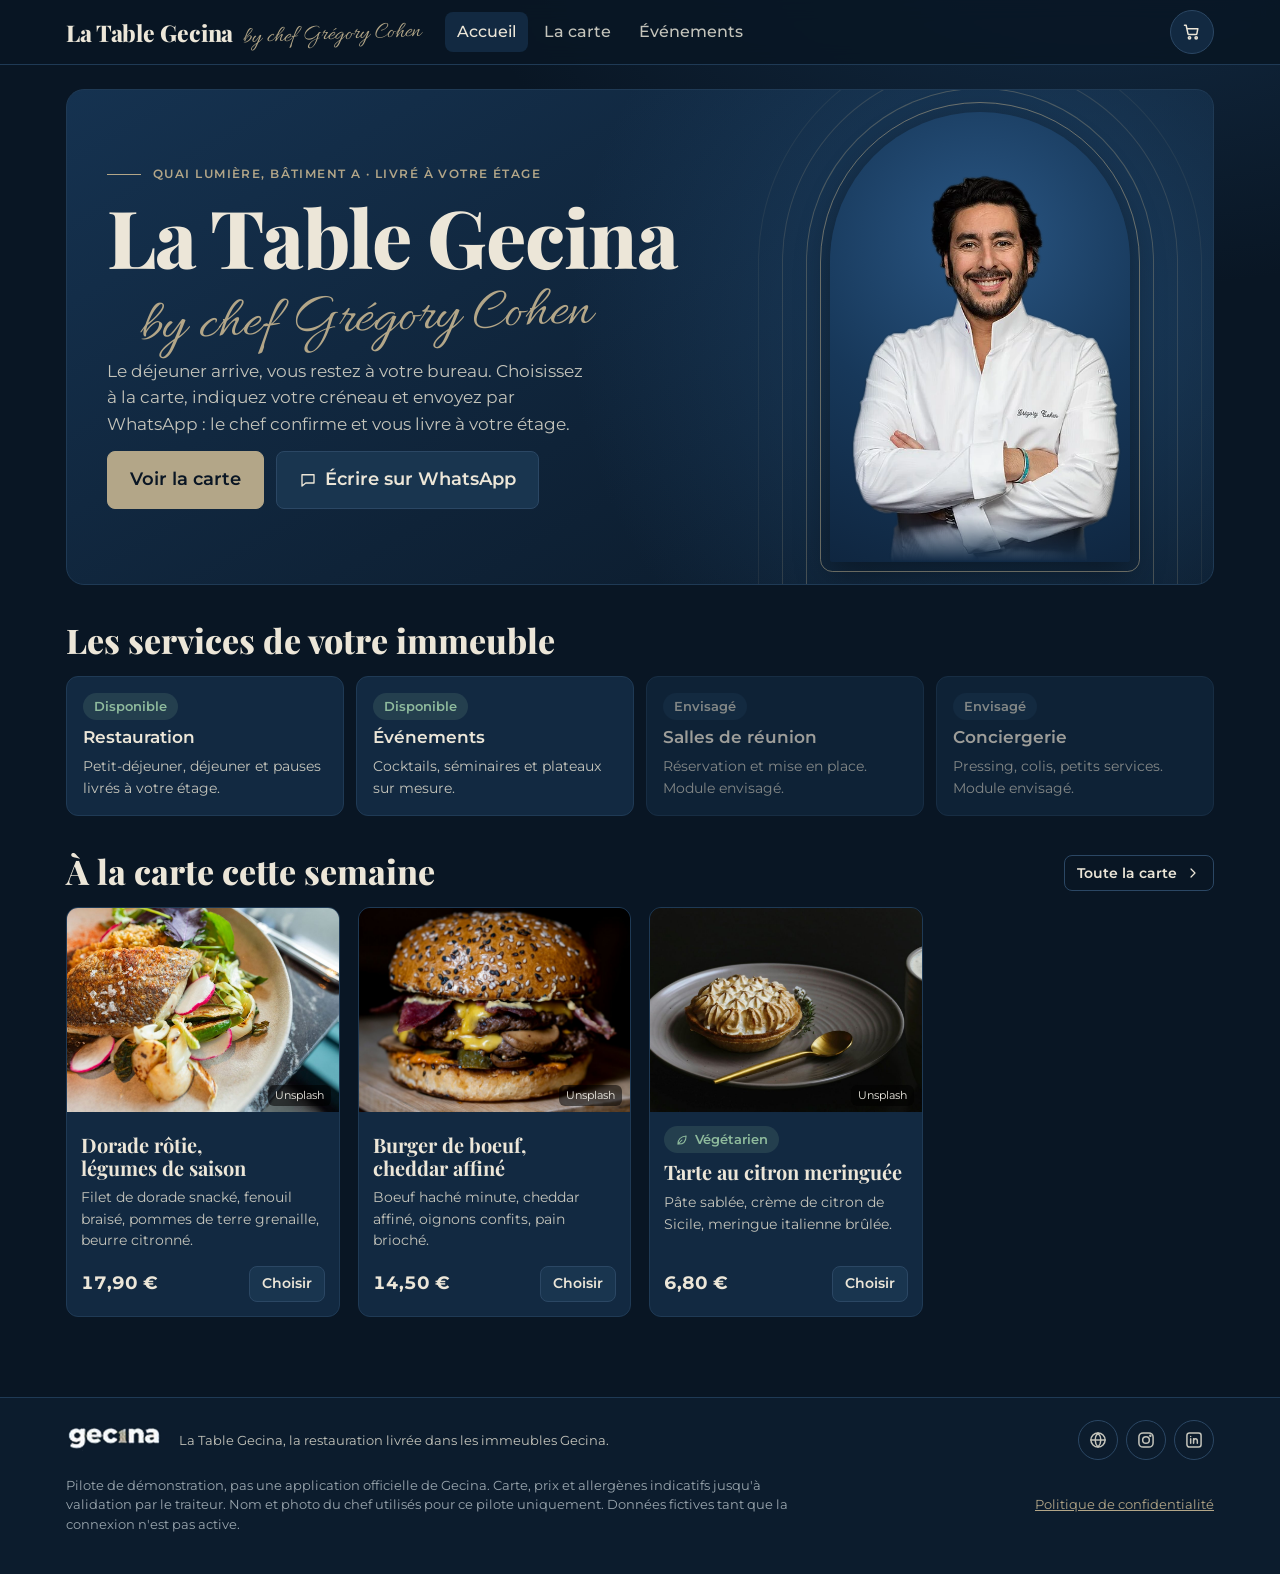
==== carte/index.html @ dedd6eb3 "Ajout de la carte client La Table Gecina (QR codes des immeubles) Co-Authored-By: Claude Sonnet 5.5 " ====
<!doctype html>
<html lang="fr">
<head>
<meta charset="utf-8">
<meta name="viewport" content="width=device-width, initial-scale=1, viewport-fit=cover">
<meta name="claude:viewport-fit-sides" content="cover">
<meta name="description" content="La Table Gecina by chef Grégory Cohen : démonstration de commande et de livraison de restauration dans un immeuble de bureaux.">
<meta name="color-scheme" content="dark">
<title>La Table Gecina by chef Grégory Cohen</title>
  <script type="module" crossorigin>var uM=Object.defineProperty;var MM=(i,l,e)=>l in i?uM(i,l,{enumerable:!0,configurable:!0,writable:!0,value:e}):i[l]=e;var Bi=(i,l,e)=>MM(i,typeof l!="symbol"?l+"":l,e);(function(){const l=document.createElement("link").relList;if(l&&l.supports&&l.supports("modulepreload"))return;for(const o of document.querySelectorAll('link[rel="modulepreload"]'))s(o);new MutationObserver(o=>{for(const t of o)if(t.type==="childList")for(const A of t.addedNodes)A.tagName==="LINK"&&A.rel==="modulepreload"&&s(A)}).observe(document,{childList:!0,subtree:!0});function e(o){const t={};return o.integrity&&(t.integrity=o.integrity),o.referrerPolicy&&(t.referrerPolicy=o.referrerPolicy),o.crossOrigin==="use-credentials"?t.credentials="include":o.crossOrigin==="anonymous"?t.credentials="omit":t.credentials="same-origin",t}function s(o){if(o.ep)return;o.ep=!0;const t=e(o);fetch(o.href,t)}})();function xM(i){return i&&i.__esModule&&Object.prototype.hasOwnProperty.call(i,"default")?i.default:i}var Cn={exports:{}},vo={},jn={exports:{}},P={};/**
 * @license React
 * react.production.min.js
 *
 * Copyright (c) Facebook, Inc. and its affiliates.
 *
 * This source code is licensed under the MIT license found in the
 * LICENSE file in the root directory of this source tree.
 */var Vs=Symbol.for("react.element"),aM=Symbol.for("react.portal"),hM=Symbol.for("react.fragment"),LM=Symbol.for("react.strict_mode"),mM=Symbol.for("react.profiler"),YM=Symbol.for("react.provider"),IM=Symbol.for("react.context"),yM=Symbol.for("react.forward_ref"),RM=Symbol.for("react.suspense"),wM=Symbol.for("react.memo"),UM=Symbol.for("react.lazy"),Oc=Symbol.iterator;function CM(i){return i===null||typeof i!="object"?null:(i=Oc&&i[Oc]||i["@@iterator"],typeof i=="function"?i:null)}var Gn={isMounted:function(){return!1},enqueueForceUpdate:function(){},enqueueReplaceState:function(){},enqueueSetState:function(){}},Zn=Object.assign,Kn={};function Te(i,l,e){this.props=i,this.context=l,this.refs=Kn,this.updater=e||Gn}Te.prototype.isReactComponent={};Te.prototype.setState=function(i,l){if(typeof i!="object"&&typeof i!="function"&&i!=null)throw Error("setState(...): takes an object of state variables to update or a function which returns an object of state variables.");this.updater.enqueueSetState(this,i,l,"setState")};Te.prototype.forceUpdate=function(i){this.updater.enqueueForceUpdate(this,i,"forceUpdate")};function Qn(){}Qn.prototype=Te.prototype;function XA(i,l,e){this.props=i,this.context=l,this.refs=Kn,this.updater=e||Gn}var dA=XA.prototype=new Qn;dA.constructor=XA;Zn(dA,Te.prototype);dA.isPureReactComponent=!0;var kc=Array.isArray,Fn=Object.prototype.hasOwnProperty,HA={current:null},qn={key:!0,ref:!0,__self:!0,__source:!0};function pn(i,l,e){var s,o={},t=null,A=null;if(l!=null)for(s in l.ref!==void 0&&(A=l.ref),l.key!==void 0&&(t=""+l.key),l)Fn.call(l,s)&&!qn.hasOwnProperty(s)&&(o[s]=l[s]);var r=arguments.length-2;if(r===1)o.children=e;else if(1<r){for(var n=Array(r),E=0;E<r;E++)n[E]=arguments[E+2];o.children=n}if(i&&i.defaultProps)for(s in r=i.defaultProps,r)o[s]===void 0&&(o[s]=r[s]);return{$$typeof:Vs,type:i,key:t,ref:A,props:o,_owner:HA.current}}function jM(i,l){return{$$typeof:Vs,type:i.type,key:l,ref:i.ref,props:i.props,_owner:i._owner}}function bA(i){return typeof i=="object"&&i!==null&&i.$$typeof===Vs}function GM(i){var l={"=":"=0",":":"=2"};return"$"+i.replace(/[=:]/g,function(e){return l[e]})}var Pc=/\/+/g;function ht(i,l){return typeof i=="object"&&i!==null&&i.key!=null?GM(""+i.key):l.toString(36)}function no(i,l,e,s,o){var t=typeof i;(t==="undefined"||t==="boolean")&&(i=null);var A=!1;if(i===null)A=!0;else switch(t){case"string":case"number":A=!0;break;case"object":switch(i.$$typeof){case Vs:case aM:A=!0}}if(A)return A=i,o=o(A),i=s===""?"."+ht(A,0):s,kc(o)?(e="",i!=null&&(e=i.replace(Pc,"$&/")+"/"),no(o,l,e,"",function(E){return E})):o!=null&&(bA(o)&&(o=jM(o,e+(!o.key||A&&A.key===o.key?"":(""+o.key).replace(Pc,"$&/")+"/")+i)),l.push(o)),1;if(A=0,s=s===""?".":s+":",kc(i))for(var r=0;r<i.length;r++){t=i[r];var n=s+ht(t,r);A+=no(t,l,e,n,o)}else if(n=CM(i),typeof n=="function")for(i=n.call(i),r=0;!(t=i.next()).done;)t=t.value,n=s+ht(t,r++),A+=no(t,l,e,n,o);else if(t==="object")throw l=String(i),Error("Objects are not valid as a React child (found: "+(l==="[object Object]"?"object with keys {"+Object.keys(i).join(", ")+"}":l)+"). If you meant to render a collection of children, use an array instead.");return A}function Hs(i,l,e){if(i==null)return i;var s=[],o=0;return no(i,s,"","",function(t){return l.call(e,t,o++)}),s}function ZM(i){if(i._status===-1){var l=i._result;l=l(),l.then(function(e){(i._status===0||i._status===-1)&&(i._status=1,i._result=e)},function(e){(i._status===0||i._status===-1)&&(i._status=2,i._result=e)}),i._status===-1&&(i._status=0,i._result=l)}if(i._status===1)return i._result.default;throw i._result}var Di={current:null},Eo={transition:null},KM={ReactCurrentDispatcher:Di,ReactCurrentBatchConfig:Eo,ReactCurrentOwner:HA};function Wn(){throw Error("act(...) is not supported in production builds of React.")}P.Children={map:Hs,forEach:function(i,l,e){Hs(i,function(){l.apply(this,arguments)},e)},count:function(i){var l=0;return Hs(i,function(){l++}),l},toArray:function(i){return Hs(i,function(l){return l})||[]},only:function(i){if(!bA(i))throw Error("React.Children.only expected to receive a single React element child.");return i}};P.Component=Te;P.Fragment=hM;P.Profiler=mM;P.PureComponent=XA;P.StrictMode=LM;P.Suspense=RM;P.__SECRET_INTERNALS_DO_NOT_USE_OR_YOU_WILL_BE_FIRED=KM;P.act=Wn;P.cloneElement=function(i,l,e){if(i==null)throw Error("React.cloneElement(...): The argument must be a React element, but you passed "+i+".");var s=Zn({},i.props),o=i.key,t=i.ref,A=i._owner;if(l!=null){if(l.ref!==void 0&&(t=l.ref,A=HA.current),l.key!==void 0&&(o=""+l.key),i.type&&i.type.defaultProps)var r=i.type.defaultProps;for(n in l)Fn.call(l,n)&&!qn.hasOwnProperty(n)&&(s[n]=l[n]===void 0&&r!==void 0?r[n]:l[n])}var n=arguments.length-2;if(n===1)s.children=e;else if(1<n){r=Array(n);for(var E=0;E<n;E++)r[E]=arguments[E+2];s.children=r}return{$$typeof:Vs,type:i.type,key:o,ref:t,props:s,_owner:A}};P.createContext=function(i){return i={$$typeof:IM,_currentValue:i,_currentValue2:i,_threadCount:0,Provider:null,Consumer:null,_defaultValue:null,_globalName:null},i.Provider={$$typeof:YM,_context:i},i.Consumer=i};P.createElement=pn;P.createFactory=function(i){var l=pn.bind(null,i);return l.type=i,l};P.createRef=function(){return{current:null}};P.forwardRef=function(i){return{$$typeof:yM,render:i}};P.isValidElement=bA;P.lazy=function(i){return{$$typeof:UM,_payload:{_status:-1,_result:i},_init:ZM}};P.memo=function(i,l){return{$$typeof:wM,type:i,compare:l===void 0?null:l}};P.startTransition=function(i){var l=Eo.transition;Eo.transition={};try{i()}finally{Eo.transition=l}};P.unstable_act=Wn;P.useCallback=function(i,l){return Di.current.useCallback(i,l)};P.useContext=function(i){return Di.current.useContext(i)};P.useDebugValue=function(){};P.useDeferredValue=function(i){return Di.current.useDeferredValue(i)};P.useEffect=function(i,l){return Di.current.useEffect(i,l)};P.useId=function(){return Di.current.useId()};P.useImperativeHandle=function(i,l,e){return Di.current.useImperativeHandle(i,l,e)};P.useInsertionEffect=function(i,l){return Di.current.useInsertionEffect(i,l)};P.useLayoutEffect=function(i,l){return Di.current.useLayoutEffect(i,l)};P.useMemo=function(i,l){return Di.current.useMemo(i,l)};P.useReducer=function(i,l,e){return Di.current.useReducer(i,l,e)};P.useRef=function(i){return Di.current.useRef(i)};P.useState=function(i){return Di.current.useState(i)};P.useSyncExternalStore=function(i,l,e){return Di.current.useSyncExternalStore(i,l,e)};P.useTransition=function(){return Di.current.useTransition()};P.version="18.3.1";jn.exports=P;var f=jn.exports;/**
 * @license React
 * react-jsx-runtime.production.min.js
 *
 * Copyright (c) Facebook, Inc. and its affiliates.
 *
 * This source code is licensed under the MIT license found in the
 * LICENSE file in the root directory of this source tree.
 */var QM=f,FM=Symbol.for("react.element"),qM=Symbol.for("react.fragment"),pM=Object.prototype.hasOwnProperty,WM=QM.__SECRET_INTERNALS_DO_NOT_USE_OR_YOU_WILL_BE_FIRED.ReactCurrentOwner,gM={key:!0,ref:!0,__self:!0,__source:!0};function gn(i,l,e){var s,o={},t=null,A=null;e!==void 0&&(t=""+e),l.key!==void 0&&(t=""+l.key),l.ref!==void 0&&(A=l.ref);for(s in l)pM.call(l,s)&&!gM.hasOwnProperty(s)&&(o[s]=l[s]);if(i&&i.defaultProps)for(s in l=i.defaultProps,l)o[s]===void 0&&(o[s]=l[s]);return{$$typeof:FM,type:i,key:t,ref:A,props:o,_owner:WM.current}}vo.Fragment=qM;vo.jsx=gn;vo.jsxs=gn;Cn.exports=vo;var c=Cn.exports,Dn={exports:{}},_i={},Sn={exports:{}},Vn={};/**
 * @license React
 * scheduler.production.min.js
 *
 * Copyright (c) Facebook, Inc. and its affiliates.
 *
 * This source code is licensed under the MIT license found in the
 * LICENSE file in the root directory of this source tree.
 */(function(i){function l(q,z){var H=q.length;q.push(z);i:for(;0<H;){var _=H-1>>>1,ii=q[_];if(0<o(ii,z))q[_]=z,q[H]=ii,H=_;else break i}}function e(q){return q.length===0?null:q[0]}function s(q){if(q.length===0)return null;var z=q[0],H=q.pop();if(H!==z){q[0]=H;i:for(var _=0,ii=q.length,Vi=ii>>>1;_<Vi;){var Ni=2*(_+1)-1,ke=q[Ni],Ji=Ni+1,me=q[Ji];if(0>o(ke,H))Ji<ii&&0>o(me,ke)?(q[_]=me,q[Ji]=H,_=Ji):(q[_]=ke,q[Ni]=H,_=Ni);else if(Ji<ii&&0>o(me,H))q[_]=me,q[Ji]=H,_=Ji;else break i}}return z}function o(q,z){var H=q.sortIndex-z.sortIndex;return H!==0?H:q.id-z.id}if(typeof performance=="object"&&typeof performance.now=="function"){var t=performance;i.unstable_now=function(){return t.now()}}else{var A=Date,r=A.now();i.unstable_now=function(){return A.now()-r}}var n=[],E=[],M=1,m=null,x=3,G=!1,y=!1,h=!1,B=typeof setTimeout=="function"?setTimeout:null,a=typeof clearTimeout=="function"?clearTimeout:null,u=typeof setImmediate<"u"?setImmediate:null;typeof navigator<"u"&&navigator.scheduling!==void 0&&navigator.scheduling.isInputPending!==void 0&&navigator.scheduling.isInputPending.bind(navigator.scheduling);function L(q){for(var z=e(E);z!==null;){if(z.callback===null)s(E);else if(z.startTime<=q)s(E),z.sortIndex=z.expirationTime,l(n,z);else break;z=e(E)}}function C(q){if(h=!1,L(q),!y)if(e(n)!==null)y=!0,O(U);else{var z=e(E);z!==null&&F(C,z.startTime-q)}}function U(q,z){y=!1,h&&(h=!1,a(w),w=-1),G=!0;var H=x;try{for(L(z),m=e(n);m!==null&&(!(m.expirationTime>z)||q&&!R());){var _=m.callback;if(typeof _=="function"){m.callback=null,x=m.priorityLevel;var ii=_(m.expirationTime<=z);z=i.unstable_now(),typeof ii=="function"?m.callback=ii:m===e(n)&&s(n),L(z)}else s(n);m=e(n)}if(m!==null)var Vi=!0;else{var Ni=e(E);Ni!==null&&F(C,Ni.startTime-z),Vi=!1}return Vi}finally{m=null,x=H,G=!1}}var Z=!1,I=null,w=-1,j=5,Q=-1;function R(){return!(i.unstable_now()-Q<j)}function Y(){if(I!==null){var q=i.unstable_now();Q=q;var z=!0;try{z=I(!0,q)}finally{z?J():(Z=!1,I=null)}}else Z=!1}var J;if(typeof u=="function")J=function(){u(Y)};else if(typeof MessageChannel<"u"){var D=new MessageChannel,V=D.port2;D.port1.onmessage=Y,J=function(){V.postMessage(null)}}else J=function(){B(Y,0)};function O(q){I=q,Z||(Z=!0,J())}function F(q,z){w=B(function(){q(i.unstable_now())},z)}i.unstable_IdlePriority=5,i.unstable_ImmediatePriority=1,i.unstable_LowPriority=4,i.unstable_NormalPriority=3,i.unstable_Profiling=null,i.unstable_UserBlockingPriority=2,i.unstable_cancelCallback=function(q){q.callback=null},i.unstable_continueExecution=function(){y||G||(y=!0,O(U))},i.unstable_forceFrameRate=function(q){0>q||125<q?console.error("forceFrameRate takes a positive int between 0 and 125, forcing frame rates higher than 125 fps is not supported"):j=0<q?Math.floor(1e3/q):5},i.unstable_getCurrentPriorityLevel=function(){return x},i.unstable_getFirstCallbackNode=function(){return e(n)},i.unstable_next=function(q){switch(x){case 1:case 2:case 3:var z=3;break;default:z=x}var H=x;x=z;try{return q()}finally{x=H}},i.unstable_pauseExecution=function(){},i.unstable_requestPaint=function(){},i.unstable_runWithPriority=function(q,z){switch(q){case 1:case 2:case 3:case 4:case 5:break;default:q=3}var H=x;x=q;try{return z()}finally{x=H}},i.unstable_scheduleCallback=function(q,z,H){var _=i.unstable_now();switch(typeof H=="object"&&H!==null?(H=H.delay,H=typeof H=="number"&&0<H?_+H:_):H=_,q){case 1:var ii=-1;break;case 2:ii=250;break;case 5:ii=1073741823;break;case 4:ii=1e4;break;default:ii=5e3}return ii=H+ii,q={id:M++,callback:z,priorityLevel:q,startTime:H,expirationTime:ii,sortIndex:-1},H>_?(q.sortIndex=H,l(E,q),e(n)===null&&q===e(E)&&(h?(a(w),w=-1):h=!0,F(C,H-_))):(q.sortIndex=ii,l(n,q),y||G||(y=!0,O(U))),q},i.unstable_shouldYield=R,i.unstable_wrapCallback=function(q){var z=x;return function(){var H=x;x=z;try{return q.apply(this,arguments)}finally{x=H}}}})(Vn);Sn.exports=Vn;var DM=Sn.exports;/**
 * @license React
 * react-dom.production.min.js
 *
 * Copyright (c) Facebook, Inc. and its affiliates.
 *
 * This source code is licensed under the MIT license found in the
 * LICENSE file in the root directory of this source tree.
 */var SM=f,vi=DM;function N(i){for(var l="https://reactjs.org/docs/error-decoder.html?invariant="+i,e=1;e<arguments.length;e++)l+="&args[]="+encodeURIComponent(arguments[e]);return"Minified React error #"+i+"; visit "+l+" for the full message or use the non-minified dev environment for full errors and additional helpful warnings."}var Nn=new Set,Is={};function he(i,l){Ne(i,l),Ne(i+"Capture",l)}function Ne(i,l){for(Is[i]=l,i=0;i<l.length;i++)Nn.add(l[i])}var Fl=!(typeof window>"u"||typeof window.document>"u"||typeof window.document.createElement>"u"),ft=Object.prototype.hasOwnProperty,VM=/^[:A-Z_a-z\u00C0-\u00D6\u00D8-\u00F6\u00F8-\u02FF\u0370-\u037D\u037F-\u1FFF\u200C-\u200D\u2070-\u218F\u2C00-\u2FEF\u3001-\uD7FF\uF900-\uFDCF\uFDF0-\uFFFD][:A-Z_a-z\u00C0-\u00D6\u00D8-\u00F6\u00F8-\u02FF\u0370-\u037D\u037F-\u1FFF\u200C-\u200D\u2070-\u218F\u2C00-\u2FEF\u3001-\uD7FF\uF900-\uFDCF\uFDF0-\uFFFD\-.0-9\u00B7\u0300-\u036F\u203F-\u2040]*$/,vc={},_c={};function NM(i){return ft.call(_c,i)?!0:ft.call(vc,i)?!1:VM.test(i)?_c[i]=!0:(vc[i]=!0,!1)}function JM(i,l,e,s){if(e!==null&&e.type===0)return!1;switch(typeof l){case"function":case"symbol":return!0;case"boolean":return s?!1:e!==null?!e.acceptsBooleans:(i=i.toLowerCase().slice(0,5),i!=="data-"&&i!=="aria-");default:return!1}}function BM(i,l,e,s){if(l===null||typeof l>"u"||JM(i,l,e,s))return!0;if(s)return!1;if(e!==null)switch(e.type){case 3:return!l;case 4:return l===!1;case 5:return isNaN(l);case 6:return isNaN(l)||1>l}return!1}function Si(i,l,e,s,o,t,A){this.acceptsBooleans=l===2||l===3||l===4,this.attributeName=s,this.attributeNamespace=o,this.mustUseProperty=e,this.propertyName=i,this.type=l,this.sanitizeURL=t,this.removeEmptyString=A}var ji={};"children dangerouslySetInnerHTML defaultValue defaultChecked innerHTML suppressContentEditableWarning suppressHydrationWarning style".split(" ").forEach(function(i){ji[i]=new Si(i,0,!1,i,null,!1,!1)});[["acceptCharset","accept-charset"],["className","class"],["htmlFor","for"],["httpEquiv","http-equiv"]].forEach(function(i){var l=i[0];ji[l]=new Si(l,1,!1,i[1],null,!1,!1)});["contentEditable","draggable","spellCheck","value"].forEach(function(i){ji[i]=new Si(i,2,!1,i.toLowerCase(),null,!1,!1)});["autoReverse","externalResourcesRequired","focusable","preserveAlpha"].forEach(function(i){ji[i]=new Si(i,2,!1,i,null,!1,!1)});"allowFullScreen async autoFocus autoPlay controls default defer disabled disablePictureInPicture disableRemotePlayback formNoValidate hidden loop noModule noValidate open playsInline readOnly required reversed scoped seamless itemScope".split(" ").forEach(function(i){ji[i]=new Si(i,3,!1,i.toLowerCase(),null,!1,!1)});["checked","multiple","muted","selected"].forEach(function(i){ji[i]=new Si(i,3,!0,i,null,!1,!1)});["capture","download"].forEach(function(i){ji[i]=new Si(i,4,!1,i,null,!1,!1)});["cols","rows","size","span"].forEach(function(i){ji[i]=new Si(i,6,!1,i,null,!1,!1)});["rowSpan","start"].forEach(function(i){ji[i]=new Si(i,5,!1,i.toLowerCase(),null,!1,!1)});var TA=/[\-:]([a-z])/g;function fA(i){return i[1].toUpperCase()}"accent-height alignment-baseline arabic-form baseline-shift cap-height clip-path clip-rule color-interpolation color-interpolation-filters color-profile color-rendering dominant-baseline enable-background fill-opacity fill-rule flood-color flood-opacity font-family font-size font-size-adjust font-stretch font-style font-variant font-weight glyph-name glyph-orientation-horizontal glyph-orientation-vertical horiz-adv-x horiz-origin-x image-rendering letter-spacing lighting-color marker-end marker-mid marker-start overline-position overline-thickness paint-order panose-1 pointer-events rendering-intent shape-rendering stop-color stop-opacity strikethrough-position strikethrough-thickness stroke-dasharray stroke-dashoffset stroke-linecap stroke-linejoin stroke-miterlimit stroke-opacity stroke-width text-anchor text-decoration text-rendering underline-position underline-thickness unicode-bidi unicode-range units-per-em v-alphabetic v-hanging v-ideographic v-mathematical vector-effect vert-adv-y vert-origin-x vert-origin-y word-spacing writing-mode xmlns:xlink x-height".split(" ").forEach(function(i){var l=i.replace(TA,fA);ji[l]=new Si(l,1,!1,i,null,!1,!1)});"xlink:actuate xlink:arcrole xlink:role xlink:show xlink:title xlink:type".split(" ").forEach(function(i){var l=i.replace(TA,fA);ji[l]=new Si(l,1,!1,i,"http://www.w3.org/1999/xlink",!1,!1)});["xml:base","xml:lang","xml:space"].forEach(function(i){var l=i.replace(TA,fA);ji[l]=new Si(l,1,!1,i,"http://www.w3.org/XML/1998/namespace",!1,!1)});["tabIndex","crossOrigin"].forEach(function(i){ji[i]=new Si(i,1,!1,i.toLowerCase(),null,!1,!1)});ji.xlinkHref=new Si("xlinkHref",1,!1,"xlink:href","http://www.w3.org/1999/xlink",!0,!1);["src","href","action","formAction"].forEach(function(i){ji[i]=new Si(i,1,!1,i.toLowerCase(),null,!0,!0)});function OA(i,l,e,s){var o=ji.hasOwnProperty(l)?ji[l]:null;(o!==null?o.type!==0:s||!(2<l.length)||l[0]!=="o"&&l[0]!=="O"||l[1]!=="n"&&l[1]!=="N")&&(BM(l,e,o,s)&&(e=null),s||o===null?NM(l)&&(e===null?i.removeAttribute(l):i.setAttribute(l,""+e)):o.mustUseProperty?i[o.propertyName]=e===null?o.type===3?!1:"":e:(l=o.attributeName,s=o.attributeNamespace,e===null?i.removeAttribute(l):(o=o.type,e=o===3||o===4&&e===!0?"":""+e,s?i.setAttributeNS(s,l,e):i.setAttribute(l,e))))}var gl=SM.__SECRET_INTERNALS_DO_NOT_USE_OR_YOU_WILL_BE_FIRED,bs=Symbol.for("react.element"),Ie=Symbol.for("react.portal"),ye=Symbol.for("react.fragment"),kA=Symbol.for("react.strict_mode"),Ot=Symbol.for("react.profiler"),Jn=Symbol.for("react.provider"),Bn=Symbol.for("react.context"),PA=Symbol.for("react.forward_ref"),kt=Symbol.for("react.suspense"),Pt=Symbol.for("react.suspense_list"),vA=Symbol.for("react.memo"),Sl=Symbol.for("react.lazy"),zn=Symbol.for("react.offscreen"),$c=Symbol.iterator;function Pe(i){return i===null||typeof i!="object"?null:(i=$c&&i[$c]||i["@@iterator"],typeof i=="function"?i:null)}var ui=Object.assign,Lt;function os(i){if(Lt===void 0)try{throw Error()}catch(e){var l=e.stack.trim().match(/\n( *(at )?)/);Lt=l&&l[1]||""}return`
`+Lt+i}var mt=!1;function Yt(i,l){if(!i||mt)return"";mt=!0;var e=Error.prepareStackTrace;Error.prepareStackTrace=void 0;try{if(l)if(l=function(){throw Error()},Object.defineProperty(l.prototype,"props",{set:function(){throw Error()}}),typeof Reflect=="object"&&Reflect.construct){try{Reflect.construct(l,[])}catch(E){var s=E}Reflect.construct(i,[],l)}else{try{l.call()}catch(E){s=E}i.call(l.prototype)}else{try{throw Error()}catch(E){s=E}i()}}catch(E){if(E&&s&&typeof E.stack=="string"){for(var o=E.stack.split(`
`),t=s.stack.split(`
`),A=o.length-1,r=t.length-1;1<=A&&0<=r&&o[A]!==t[r];)r--;for(;1<=A&&0<=r;A--,r--)if(o[A]!==t[r]){if(A!==1||r!==1)do if(A--,r--,0>r||o[A]!==t[r]){var n=`
`+o[A].replace(" at new "," at ");return i.displayName&&n.includes("<anonymous>")&&(n=n.replace("<anonymous>",i.displayName)),n}while(1<=A&&0<=r);break}}}finally{mt=!1,Error.prepareStackTrace=e}return(i=i?i.displayName||i.name:"")?os(i):""}function zM(i){switch(i.tag){case 5:return os(i.type);case 16:return os("Lazy");case 13:return os("Suspense");case 19:return os("SuspenseList");case 0:case 2:case 15:return i=Yt(i.type,!1),i;case 11:return i=Yt(i.type.render,!1),i;case 1:return i=Yt(i.type,!0),i;default:return""}}function vt(i){if(i==null)return null;if(typeof i=="function")return i.displayName||i.name||null;if(typeof i=="string")return i;switch(i){case ye:return"Fragment";case Ie:return"Portal";case Ot:return"Profiler";case kA:return"StrictMode";case kt:return"Suspense";case Pt:return"SuspenseList"}if(typeof i=="object")switch(i.$$typeof){case Bn:return(i.displayName||"Context")+".Consumer";case Jn:return(i._context.displayName||"Context")+".Provider";case PA:var l=i.render;return i=i.displayName,i||(i=l.displayName||l.name||"",i=i!==""?"ForwardRef("+i+")":"ForwardRef"),i;case vA:return l=i.displayName||null,l!==null?l:vt(i.type)||"Memo";case Sl:l=i._payload,i=i._init;try{return vt(i(l))}catch{}}return null}function XM(i){var l=i.type;switch(i.tag){case 24:return"Cache";case 9:return(l.displayName||"Context")+".Consumer";case 10:return(l._context.displayName||"Context")+".Provider";case 18:return"DehydratedFragment";case 11:return i=l.render,i=i.displayName||i.name||"",l.displayName||(i!==""?"ForwardRef("+i+")":"ForwardRef");case 7:return"Fragment";case 5:return l;case 4:return"Portal";case 3:return"Root";case 6:return"Text";case 16:return vt(l);case 8:return l===kA?"StrictMode":"Mode";case 22:return"Offscreen";case 12:return"Profiler";case 21:return"Scope";case 13:return"Suspense";case 19:return"SuspenseList";case 25:return"TracingMarker";case 1:case 0:case 17:case 2:case 14:case 15:if(typeof l=="function")return l.displayName||l.name||null;if(typeof l=="string")return l}return null}function Pl(i){switch(typeof i){case"boolean":case"number":case"string":case"undefined":return i;case"object":return i;default:return""}}function Xn(i){var l=i.type;return(i=i.nodeName)&&i.toLowerCase()==="input"&&(l==="checkbox"||l==="radio")}function dM(i){var l=Xn(i)?"checked":"value",e=Object.getOwnPropertyDescriptor(i.constructor.prototype,l),s=""+i[l];if(!i.hasOwnProperty(l)&&typeof e<"u"&&typeof e.get=="function"&&typeof e.set=="function"){var o=e.get,t=e.set;return Object.defineProperty(i,l,{configurable:!0,get:function(){return o.call(this)},set:function(A){s=""+A,t.call(this,A)}}),Object.defineProperty(i,l,{enumerable:e.enumerable}),{getValue:function(){return s},setValue:function(A){s=""+A},stopTracking:function(){i._valueTracker=null,delete i[l]}}}}function Ts(i){i._valueTracker||(i._valueTracker=dM(i))}function dn(i){if(!i)return!1;var l=i._valueTracker;if(!l)return!0;var e=l.getValue(),s="";return i&&(s=Xn(i)?i.checked?"true":"false":i.value),i=s,i!==e?(l.setValue(i),!0):!1}function Uo(i){if(i=i||(typeof document<"u"?document:void 0),typeof i>"u")return null;try{return i.activeElement||i.body}catch{return i.body}}function _t(i,l){var e=l.checked;return ui({},l,{defaultChecked:void 0,defaultValue:void 0,value:void 0,checked:e??i._wrapperState.initialChecked})}function ir(i,l){var e=l.defaultValue==null?"":l.defaultValue,s=l.checked!=null?l.checked:l.defaultChecked;e=Pl(l.value!=null?l.value:e),i._wrapperState={initialChecked:s,initialValue:e,controlled:l.type==="checkbox"||l.type==="radio"?l.checked!=null:l.value!=null}}function Hn(i,l){l=l.checked,l!=null&&OA(i,"checked",l,!1)}function $t(i,l){Hn(i,l);var e=Pl(l.value),s=l.type;if(e!=null)s==="number"?(e===0&&i.value===""||i.value!=e)&&(i.value=""+e):i.value!==""+e&&(i.value=""+e);else if(s==="submit"||s==="reset"){i.removeAttribute("value");return}l.hasOwnProperty("value")?iA(i,l.type,e):l.hasOwnProperty("defaultValue")&&iA(i,l.type,Pl(l.defaultValue)),l.checked==null&&l.defaultChecked!=null&&(i.defaultChecked=!!l.defaultChecked)}function lr(i,l,e){if(l.hasOwnProperty("value")||l.hasOwnProperty("defaultValue")){var s=l.type;if(!(s!=="submit"&&s!=="reset"||l.value!==void 0&&l.value!==null))return;l=""+i._wrapperState.initialValue,e||l===i.value||(i.value=l),i.defaultValue=l}e=i.name,e!==""&&(i.name=""),i.defaultChecked=!!i._wrapperState.initialChecked,e!==""&&(i.name=e)}function iA(i,l,e){(l!=="number"||Uo(i.ownerDocument)!==i)&&(e==null?i.defaultValue=""+i._wrapperState.initialValue:i.defaultValue!==""+e&&(i.defaultValue=""+e))}var ts=Array.isArray;function pe(i,l,e,s){if(i=i.options,l){l={};for(var o=0;o<e.length;o++)l["$"+e[o]]=!0;for(e=0;e<i.length;e++)o=l.hasOwnProperty("$"+i[e].value),i[e].selected!==o&&(i[e].selected=o),o&&s&&(i[e].defaultSelected=!0)}else{for(e=""+Pl(e),l=null,o=0;o<i.length;o++){if(i[o].value===e){i[o].selected=!0,s&&(i[o].defaultSelected=!0);return}l!==null||i[o].disabled||(l=i[o])}l!==null&&(l.selected=!0)}}function lA(i,l){if(l.dangerouslySetInnerHTML!=null)throw Error(N(91));return ui({},l,{value:void 0,defaultValue:void 0,children:""+i._wrapperState.initialValue})}function er(i,l){var e=l.value;if(e==null){if(e=l.children,l=l.defaultValue,e!=null){if(l!=null)throw Error(N(92));if(ts(e)){if(1<e.length)throw Error(N(93));e=e[0]}l=e}l==null&&(l=""),e=l}i._wrapperState={initialValue:Pl(e)}}function bn(i,l){var e=Pl(l.value),s=Pl(l.defaultValue);e!=null&&(e=""+e,e!==i.value&&(i.value=e),l.defaultValue==null&&i.defaultValue!==e&&(i.defaultValue=e)),s!=null&&(i.defaultValue=""+s)}function sr(i){var l=i.textContent;l===i._wrapperState.initialValue&&l!==""&&l!==null&&(i.value=l)}function Tn(i){switch(i){case"svg":return"http://www.w3.org/2000/svg";case"math":return"http://www.w3.org/1998/Math/MathML";default:return"http://www.w3.org/1999/xhtml"}}function eA(i,l){return i==null||i==="http://www.w3.org/1999/xhtml"?Tn(l):i==="http://www.w3.org/2000/svg"&&l==="foreignObject"?"http://www.w3.org/1999/xhtml":i}var fs,fn=function(i){return typeof MSApp<"u"&&MSApp.execUnsafeLocalFunction?function(l,e,s,o){MSApp.execUnsafeLocalFunction(function(){return i(l,e,s,o)})}:i}(function(i,l){if(i.namespaceURI!=="http://www.w3.org/2000/svg"||"innerHTML"in i)i.innerHTML=l;else{for(fs=fs||document.createElement("div"),fs.innerHTML="<svg>"+l.valueOf().toString()+"</svg>",l=fs.firstChild;i.firstChild;)i.removeChild(i.firstChild);for(;l.firstChild;)i.appendChild(l.firstChild)}});function ys(i,l){if(l){var e=i.firstChild;if(e&&e===i.lastChild&&e.nodeType===3){e.nodeValue=l;return}}i.textContent=l}var ns={animationIterationCount:!0,aspectRatio:!0,borderImageOutset:!0,borderImageSlice:!0,borderImageWidth:!0,boxFlex:!0,boxFlexGroup:!0,boxOrdinalGroup:!0,columnCount:!0,columns:!0,flex:!0,flexGrow:!0,flexPositive:!0,flexShrink:!0,flexNegative:!0,flexOrder:!0,gridArea:!0,gridRow:!0,gridRowEnd:!0,gridRowSpan:!0,gridRowStart:!0,gridColumn:!0,gridColumnEnd:!0,gridColumnSpan:!0,gridColumnStart:!0,fontWeight:!0,lineClamp:!0,lineHeight:!0,opacity:!0,order:!0,orphans:!0,tabSize:!0,widows:!0,zIndex:!0,zoom:!0,fillOpacity:!0,floodOpacity:!0,stopOpacity:!0,strokeDasharray:!0,strokeDashoffset:!0,strokeMiterlimit:!0,strokeOpacity:!0,strokeWidth:!0},HM=["Webkit","ms","Moz","O"];Object.keys(ns).forEach(function(i){HM.forEach(function(l){l=l+i.charAt(0).toUpperCase()+i.substring(1),ns[l]=ns[i]})});function On(i,l,e){return l==null||typeof l=="boolean"||l===""?"":e||typeof l!="number"||l===0||ns.hasOwnProperty(i)&&ns[i]?(""+l).trim():l+"px"}function kn(i,l){i=i.style;for(var e in l)if(l.hasOwnProperty(e)){var s=e.indexOf("--")===0,o=On(e,l[e],s);e==="float"&&(e="cssFloat"),s?i.setProperty(e,o):i[e]=o}}var bM=ui({menuitem:!0},{area:!0,base:!0,br:!0,col:!0,embed:!0,hr:!0,img:!0,input:!0,keygen:!0,link:!0,meta:!0,param:!0,source:!0,track:!0,wbr:!0});function sA(i,l){if(l){if(bM[i]&&(l.children!=null||l.dangerouslySetInnerHTML!=null))throw Error(N(137,i));if(l.dangerouslySetInnerHTML!=null){if(l.children!=null)throw Error(N(60));if(typeof l.dangerouslySetInnerHTML!="object"||!("__html"in l.dangerouslySetInnerHTML))throw Error(N(61))}if(l.style!=null&&typeof l.style!="object")throw Error(N(62))}}function oA(i,l){if(i.indexOf("-")===-1)return typeof l.is=="string";switch(i){case"annotation-xml":case"color-profile":case"font-face":case"font-face-src":case"font-face-uri":case"font-face-format":case"font-face-name":case"missing-glyph":return!1;default:return!0}}var tA=null;function _A(i){return i=i.target||i.srcElement||window,i.correspondingUseElement&&(i=i.correspondingUseElement),i.nodeType===3?i.parentNode:i}var AA=null,We=null,ge=null;function or(i){if(i=Bs(i)){if(typeof AA!="function")throw Error(N(280));var l=i.stateNode;l&&(l=et(l),AA(i.stateNode,i.type,l))}}function Pn(i){We?ge?ge.push(i):ge=[i]:We=i}function vn(){if(We){var i=We,l=ge;if(ge=We=null,or(i),l)for(i=0;i<l.length;i++)or(l[i])}}function _n(i,l){return i(l)}function $n(){}var It=!1;function iE(i,l,e){if(It)return i(l,e);It=!0;try{return _n(i,l,e)}finally{It=!1,(We!==null||ge!==null)&&($n(),vn())}}function Rs(i,l){var e=i.stateNode;if(e===null)return null;var s=et(e);if(s===null)return null;e=s[l];i:switch(l){case"onClick":case"onClickCapture":case"onDoubleClick":case"onDoubleClickCapture":case"onMouseDown":case"onMouseDownCapture":case"onMouseMove":case"onMouseMoveCapture":case"onMouseUp":case"onMouseUpCapture":case"onMouseEnter":(s=!s.disabled)||(i=i.type,s=!(i==="button"||i==="input"||i==="select"||i==="textarea")),i=!s;break i;default:i=!1}if(i)return null;if(e&&typeof e!="function")throw Error(N(231,l,typeof e));return e}var cA=!1;if(Fl)try{var ve={};Object.defineProperty(ve,"passive",{get:function(){cA=!0}}),window.addEventListener("test",ve,ve),window.removeEventListener("test",ve,ve)}catch{cA=!1}function TM(i,l,e,s,o,t,A,r,n){var E=Array.prototype.slice.call(arguments,3);try{l.apply(e,E)}catch(M){this.onError(M)}}var Es=!1,Co=null,jo=!1,rA=null,fM={onError:function(i){Es=!0,Co=i}};function OM(i,l,e,s,o,t,A,r,n){Es=!1,Co=null,TM.apply(fM,arguments)}function kM(i,l,e,s,o,t,A,r,n){if(OM.apply(this,arguments),Es){if(Es){var E=Co;Es=!1,Co=null}else throw Error(N(198));jo||(jo=!0,rA=E)}}function Le(i){var l=i,e=i;if(i.alternate)for(;l.return;)l=l.return;else{i=l;do l=i,l.flags&4098&&(e=l.return),i=l.return;while(i)}return l.tag===3?e:null}function lE(i){if(i.tag===13){var l=i.memoizedState;if(l===null&&(i=i.alternate,i!==null&&(l=i.memoizedState)),l!==null)return l.dehydrated}return null}function tr(i){if(Le(i)!==i)throw Error(N(188))}function PM(i){var l=i.alternate;if(!l){if(l=Le(i),l===null)throw Error(N(188));return l!==i?null:i}for(var e=i,s=l;;){var o=e.return;if(o===null)break;var t=o.alternate;if(t===null){if(s=o.return,s!==null){e=s;continue}break}if(o.child===t.child){for(t=o.child;t;){if(t===e)return tr(o),i;if(t===s)return tr(o),l;t=t.sibling}throw Error(N(188))}if(e.return!==s.return)e=o,s=t;else{for(var A=!1,r=o.child;r;){if(r===e){A=!0,e=o,s=t;break}if(r===s){A=!0,s=o,e=t;break}r=r.sibling}if(!A){for(r=t.child;r;){if(r===e){A=!0,e=t,s=o;break}if(r===s){A=!0,s=t,e=o;break}r=r.sibling}if(!A)throw Error(N(189))}}if(e.alternate!==s)throw Error(N(190))}if(e.tag!==3)throw Error(N(188));return e.stateNode.current===e?i:l}function eE(i){return i=PM(i),i!==null?sE(i):null}function sE(i){if(i.tag===5||i.tag===6)return i;for(i=i.child;i!==null;){var l=sE(i);if(l!==null)return l;i=i.sibling}return null}var oE=vi.unstable_scheduleCallback,Ar=vi.unstable_cancelCallback,vM=vi.unstable_shouldYield,_M=vi.unstable_requestPaint,ai=vi.unstable_now,$M=vi.unstable_getCurrentPriorityLevel,$A=vi.unstable_ImmediatePriority,tE=vi.unstable_UserBlockingPriority,Go=vi.unstable_NormalPriority,ix=vi.unstable_LowPriority,AE=vi.unstable_IdlePriority,_o=null,yl=null;function lx(i){if(yl&&typeof yl.onCommitFiberRoot=="function")try{yl.onCommitFiberRoot(_o,i,void 0,(i.current.flags&128)===128)}catch{}}var xl=Math.clz32?Math.clz32:ox,ex=Math.log,sx=Math.LN2;function ox(i){return i>>>=0,i===0?32:31-(ex(i)/sx|0)|0}var Os=64,ks=4194304;function As(i){switch(i&-i){case 1:return 1;case 2:return 2;case 4:return 4;case 8:return 8;case 16:return 16;case 32:return 32;case 64:case 128:case 256:case 512:case 1024:case 2048:case 4096:case 8192:case 16384:case 32768:case 65536:case 131072:case 262144:case 524288:case 1048576:case 2097152:return i&4194240;case 4194304:case 8388608:case 16777216:case 33554432:case 67108864:return i&130023424;case 134217728:return 134217728;case 268435456:return 268435456;case 536870912:return 536870912;case 1073741824:return 1073741824;default:return i}}function Zo(i,l){var e=i.pendingLanes;if(e===0)return 0;var s=0,o=i.suspendedLanes,t=i.pingedLanes,A=e&268435455;if(A!==0){var r=A&~o;r!==0?s=As(r):(t&=A,t!==0&&(s=As(t)))}else A=e&~o,A!==0?s=As(A):t!==0&&(s=As(t));if(s===0)return 0;if(l!==0&&l!==s&&!(l&o)&&(o=s&-s,t=l&-l,o>=t||o===16&&(t&4194240)!==0))return l;if(s&4&&(s|=e&16),l=i.entangledLanes,l!==0)for(i=i.entanglements,l&=s;0<l;)e=31-xl(l),o=1<<e,s|=i[e],l&=~o;return s}function tx(i,l){switch(i){case 1:case 2:case 4:return l+250;case 8:case 16:case 32:case 64:case 128:case 256:case 512:case 1024:case 2048:case 4096:case 8192:case 16384:case 32768:case 65536:case 131072:case 262144:case 524288:case 1048576:case 2097152:return l+5e3;case 4194304:case 8388608:case 16777216:case 33554432:case 67108864:return-1;case 134217728:case 268435456:case 536870912:case 1073741824:return-1;default:return-1}}function Ax(i,l){for(var e=i.suspendedLanes,s=i.pingedLanes,o=i.expirationTimes,t=i.pendingLanes;0<t;){var A=31-xl(t),r=1<<A,n=o[A];n===-1?(!(r&e)||r&s)&&(o[A]=tx(r,l)):n<=l&&(i.expiredLanes|=r),t&=~r}}function nA(i){return i=i.pendingLanes&-1073741825,i!==0?i:i&1073741824?1073741824:0}function cE(){var i=Os;return Os<<=1,!(Os&4194240)&&(Os=64),i}function yt(i){for(var l=[],e=0;31>e;e++)l.push(i);return l}function Ns(i,l,e){i.pendingLanes|=l,l!==536870912&&(i.suspendedLanes=0,i.pingedLanes=0),i=i.eventTimes,l=31-xl(l),i[l]=e}function cx(i,l){var e=i.pendingLanes&~l;i.pendingLanes=l,i.suspendedLanes=0,i.pingedLanes=0,i.expiredLanes&=l,i.mutableReadLanes&=l,i.entangledLanes&=l,l=i.entanglements;var s=i.eventTimes;for(i=i.expirationTimes;0<e;){var o=31-xl(e),t=1<<o;l[o]=0,s[o]=-1,i[o]=-1,e&=~t}}function ic(i,l){var e=i.entangledLanes|=l;for(i=i.entanglements;e;){var s=31-xl(e),o=1<<s;o&l|i[s]&l&&(i[s]|=l),e&=~o}}var $=0;function rE(i){return i&=-i,1<i?4<i?i&268435455?16:536870912:4:1}var nE,lc,EE,uE,ME,EA=!1,Ps=[],Xl=null,dl=null,Hl=null,ws=new Map,Us=new Map,Nl=[],rx="mousedown mouseup touchcancel touchend touchstart auxclick dblclick pointercancel pointerdown pointerup dragend dragstart drop compositionend compositionstart keydown keypress keyup input textInput copy cut paste click change contextmenu reset submit".split(" ");function cr(i,l){switch(i){case"focusin":case"focusout":Xl=null;break;case"dragenter":case"dragleave":dl=null;break;case"mouseover":case"mouseout":Hl=null;break;case"pointerover":case"pointerout":ws.delete(l.pointerId);break;case"gotpointercapture":case"lostpointercapture":Us.delete(l.pointerId)}}function _e(i,l,e,s,o,t){return i===null||i.nativeEvent!==t?(i={blockedOn:l,domEventName:e,eventSystemFlags:s,nativeEvent:t,targetContainers:[o]},l!==null&&(l=Bs(l),l!==null&&lc(l)),i):(i.eventSystemFlags|=s,l=i.targetContainers,o!==null&&l.indexOf(o)===-1&&l.push(o),i)}function nx(i,l,e,s,o){switch(l){case"focusin":return Xl=_e(Xl,i,l,e,s,o),!0;case"dragenter":return dl=_e(dl,i,l,e,s,o),!0;case"mouseover":return Hl=_e(Hl,i,l,e,s,o),!0;case"pointerover":var t=o.pointerId;return ws.set(t,_e(ws.get(t)||null,i,l,e,s,o)),!0;case"gotpointercapture":return t=o.pointerId,Us.set(t,_e(Us.get(t)||null,i,l,e,s,o)),!0}return!1}function xE(i){var l=oe(i.target);if(l!==null){var e=Le(l);if(e!==null){if(l=e.tag,l===13){if(l=lE(e),l!==null){i.blockedOn=l,ME(i.priority,function(){EE(e)});return}}else if(l===3&&e.stateNode.current.memoizedState.isDehydrated){i.blockedOn=e.tag===3?e.stateNode.containerInfo:null;return}}}i.blockedOn=null}function uo(i){if(i.blockedOn!==null)return!1;for(var l=i.targetContainers;0<l.length;){var e=uA(i.domEventName,i.eventSystemFlags,l[0],i.nativeEvent);if(e===null){e=i.nativeEvent;var s=new e.constructor(e.type,e);tA=s,e.target.dispatchEvent(s),tA=null}else return l=Bs(e),l!==null&&lc(l),i.blockedOn=e,!1;l.shift()}return!0}function rr(i,l,e){uo(i)&&e.delete(l)}function Ex(){EA=!1,Xl!==null&&uo(Xl)&&(Xl=null),dl!==null&&uo(dl)&&(dl=null),Hl!==null&&uo(Hl)&&(Hl=null),ws.forEach(rr),Us.forEach(rr)}function $e(i,l){i.blockedOn===l&&(i.blockedOn=null,EA||(EA=!0,vi.unstable_scheduleCallback(vi.unstable_NormalPriority,Ex)))}function Cs(i){function l(o){return $e(o,i)}if(0<Ps.length){$e(Ps[0],i);for(var e=1;e<Ps.length;e++){var s=Ps[e];s.blockedOn===i&&(s.blockedOn=null)}}for(Xl!==null&&$e(Xl,i),dl!==null&&$e(dl,i),Hl!==null&&$e(Hl,i),ws.forEach(l),Us.forEach(l),e=0;e<Nl.length;e++)s=Nl[e],s.blockedOn===i&&(s.blockedOn=null);for(;0<Nl.length&&(e=Nl[0],e.blockedOn===null);)xE(e),e.blockedOn===null&&Nl.shift()}var De=gl.ReactCurrentBatchConfig,Ko=!0;function ux(i,l,e,s){var o=$,t=De.transition;De.transition=null;try{$=1,ec(i,l,e,s)}finally{$=o,De.transition=t}}function Mx(i,l,e,s){var o=$,t=De.transition;De.transition=null;try{$=4,ec(i,l,e,s)}finally{$=o,De.transition=t}}function ec(i,l,e,s){if(Ko){var o=uA(i,l,e,s);if(o===null)Ft(i,l,s,Qo,e),cr(i,s);else if(nx(o,i,l,e,s))s.stopPropagation();else if(cr(i,s),l&4&&-1<rx.indexOf(i)){for(;o!==null;){var t=Bs(o);if(t!==null&&nE(t),t=uA(i,l,e,s),t===null&&Ft(i,l,s,Qo,e),t===o)break;o=t}o!==null&&s.stopPropagation()}else Ft(i,l,s,null,e)}}var Qo=null;function uA(i,l,e,s){if(Qo=null,i=_A(s),i=oe(i),i!==null)if(l=Le(i),l===null)i=null;else if(e=l.tag,e===13){if(i=lE(l),i!==null)return i;i=null}else if(e===3){if(l.stateNode.current.memoizedState.isDehydrated)return l.tag===3?l.stateNode.containerInfo:null;i=null}else l!==i&&(i=null);return Qo=i,null}function aE(i){switch(i){case"cancel":case"click":case"close":case"contextmenu":case"copy":case"cut":case"auxclick":case"dblclick":case"dragend":case"dragstart":case"drop":case"focusin":case"focusout":case"input":case"invalid":case"keydown":case"keypress":case"keyup":case"mousedown":case"mouseup":case"paste":case"pause":case"play":case"pointercancel":case"pointerdown":case"pointerup":case"ratechange":case"reset":case"resize":case"seeked":case"submit":case"touchcancel":case"touchend":case"touchstart":case"volumechange":case"change":case"selectionchange":case"textInput":case"compositionstart":case"compositionend":case"compositionupdate":case"beforeblur":case"afterblur":case"beforeinput":case"blur":case"fullscreenchange":case"focus":case"hashchange":case"popstate":case"select":case"selectstart":return 1;case"drag":case"dragenter":case"dragexit":case"dragleave":case"dragover":case"mousemove":case"mouseout":case"mouseover":case"pointermove":case"pointerout":case"pointerover":case"scroll":case"toggle":case"touchmove":case"wheel":case"mouseenter":case"mouseleave":case"pointerenter":case"pointerleave":return 4;case"message":switch($M()){case $A:return 1;case tE:return 4;case Go:case ix:return 16;case AE:return 536870912;default:return 16}default:return 16}}var Bl=null,sc=null,Mo=null;function hE(){if(Mo)return Mo;var i,l=sc,e=l.length,s,o="value"in Bl?Bl.value:Bl.textContent,t=o.length;for(i=0;i<e&&l[i]===o[i];i++);var A=e-i;for(s=1;s<=A&&l[e-s]===o[t-s];s++);return Mo=o.slice(i,1<s?1-s:void 0)}function xo(i){var l=i.keyCode;return"charCode"in i?(i=i.charCode,i===0&&l===13&&(i=13)):i=l,i===10&&(i=13),32<=i||i===13?i:0}function vs(){return!0}function nr(){return!1}function $i(i){function l(e,s,o,t,A){this._reactName=e,this._targetInst=o,this.type=s,this.nativeEvent=t,this.target=A,this.currentTarget=null;for(var r in i)i.hasOwnProperty(r)&&(e=i[r],this[r]=e?e(t):t[r]);return this.isDefaultPrevented=(t.defaultPrevented!=null?t.defaultPrevented:t.returnValue===!1)?vs:nr,this.isPropagationStopped=nr,this}return ui(l.prototype,{preventDefault:function(){this.defaultPrevented=!0;var e=this.nativeEvent;e&&(e.preventDefault?e.preventDefault():typeof e.returnValue!="unknown"&&(e.returnValue=!1),this.isDefaultPrevented=vs)},stopPropagation:function(){var e=this.nativeEvent;e&&(e.stopPropagation?e.stopPropagation():typeof e.cancelBubble!="unknown"&&(e.cancelBubble=!0),this.isPropagationStopped=vs)},persist:function(){},isPersistent:vs}),l}var fe={eventPhase:0,bubbles:0,cancelable:0,timeStamp:function(i){return i.timeStamp||Date.now()},defaultPrevented:0,isTrusted:0},oc=$i(fe),Js=ui({},fe,{view:0,detail:0}),xx=$i(Js),Rt,wt,is,$o=ui({},Js,{screenX:0,screenY:0,clientX:0,clientY:0,pageX:0,pageY:0,ctrlKey:0,shiftKey:0,altKey:0,metaKey:0,getModifierState:tc,button:0,buttons:0,relatedTarget:function(i){return i.relatedTarget===void 0?i.fromElement===i.srcElement?i.toElement:i.fromElement:i.relatedTarget},movementX:function(i){return"movementX"in i?i.movementX:(i!==is&&(is&&i.type==="mousemove"?(Rt=i.screenX-is.screenX,wt=i.screenY-is.screenY):wt=Rt=0,is=i),Rt)},movementY:function(i){return"movementY"in i?i.movementY:wt}}),Er=$i($o),ax=ui({},$o,{dataTransfer:0}),hx=$i(ax),Lx=ui({},Js,{relatedTarget:0}),Ut=$i(Lx),mx=ui({},fe,{animationName:0,elapsedTime:0,pseudoElement:0}),Yx=$i(mx),Ix=ui({},fe,{clipboardData:function(i){return"clipboardData"in i?i.clipboardData:window.clipboardData}}),yx=$i(Ix),Rx=ui({},fe,{data:0}),ur=$i(Rx),wx={Esc:"Escape",Spacebar:" ",Left:"ArrowLeft",Up:"ArrowUp",Right:"ArrowRight",Down:"ArrowDown",Del:"Delete",Win:"OS",Menu:"ContextMenu",Apps:"ContextMenu",Scroll:"ScrollLock",MozPrintableKey:"Unidentified"},Ux={8:"Backspace",9:"Tab",12:"Clear",13:"Enter",16:"Shift",17:"Control",18:"Alt",19:"Pause",20:"CapsLock",27:"Escape",32:" ",33:"PageUp",34:"PageDown",35:"End",36:"Home",37:"ArrowLeft",38:"ArrowUp",39:"ArrowRight",40:"ArrowDown",45:"Insert",46:"Delete",112:"F1",113:"F2",114:"F3",115:"F4",116:"F5",117:"F6",118:"F7",119:"F8",120:"F9",121:"F10",122:"F11",123:"F12",144:"NumLock",145:"ScrollLock",224:"Meta"},Cx={Alt:"altKey",Control:"ctrlKey",Meta:"metaKey",Shift:"shiftKey"};function jx(i){var l=this.nativeEvent;return l.getModifierState?l.getModifierState(i):(i=Cx[i])?!!l[i]:!1}function tc(){return jx}var Gx=ui({},Js,{key:function(i){if(i.key){var l=wx[i.key]||i.key;if(l!=="Unidentified")return l}return i.type==="keypress"?(i=xo(i),i===13?"Enter":String.fromCharCode(i)):i.type==="keydown"||i.type==="keyup"?Ux[i.keyCode]||"Unidentified":""},code:0,location:0,ctrlKey:0,shiftKey:0,altKey:0,metaKey:0,repeat:0,locale:0,getModifierState:tc,charCode:function(i){return i.type==="keypress"?xo(i):0},keyCode:function(i){return i.type==="keydown"||i.type==="keyup"?i.keyCode:0},which:function(i){return i.type==="keypress"?xo(i):i.type==="keydown"||i.type==="keyup"?i.keyCode:0}}),Zx=$i(Gx),Kx=ui({},$o,{pointerId:0,width:0,height:0,pressure:0,tangentialPressure:0,tiltX:0,tiltY:0,twist:0,pointerType:0,isPrimary:0}),Mr=$i(Kx),Qx=ui({},Js,{touches:0,targetTouches:0,changedTouches:0,altKey:0,metaKey:0,ctrlKey:0,shiftKey:0,getModifierState:tc}),Fx=$i(Qx),qx=ui({},fe,{propertyName:0,elapsedTime:0,pseudoElement:0}),px=$i(qx),Wx=ui({},$o,{deltaX:function(i){return"deltaX"in i?i.deltaX:"wheelDeltaX"in i?-i.wheelDeltaX:0},deltaY:function(i){return"deltaY"in i?i.deltaY:"wheelDeltaY"in i?-i.wheelDeltaY:"wheelDelta"in i?-i.wheelDelta:0},deltaZ:0,deltaMode:0}),gx=$i(Wx),Dx=[9,13,27,32],Ac=Fl&&"CompositionEvent"in window,us=null;Fl&&"documentMode"in document&&(us=document.documentMode);var Sx=Fl&&"TextEvent"in window&&!us,LE=Fl&&(!Ac||us&&8<us&&11>=us),xr=" ",ar=!1;function mE(i,l){switch(i){case"keyup":return Dx.indexOf(l.keyCode)!==-1;case"keydown":return l.keyCode!==229;case"keypress":case"mousedown":case"focusout":return!0;default:return!1}}function YE(i){return i=i.detail,typeof i=="object"&&"data"in i?i.data:null}var Re=!1;function Vx(i,l){switch(i){case"compositionend":return YE(l);case"keypress":return l.which!==32?null:(ar=!0,xr);case"textInput":return i=l.data,i===xr&&ar?null:i;default:return null}}function Nx(i,l){if(Re)return i==="compositionend"||!Ac&&mE(i,l)?(i=hE(),Mo=sc=Bl=null,Re=!1,i):null;switch(i){case"paste":return null;case"keypress":if(!(l.ctrlKey||l.altKey||l.metaKey)||l.ctrlKey&&l.altKey){if(l.char&&1<l.char.length)return l.char;if(l.which)return String.fromCharCode(l.which)}return null;case"compositionend":return LE&&l.locale!=="ko"?null:l.data;default:return null}}var Jx={color:!0,date:!0,datetime:!0,"datetime-local":!0,email:!0,month:!0,number:!0,password:!0,range:!0,search:!0,tel:!0,text:!0,time:!0,url:!0,week:!0};function hr(i){var l=i&&i.nodeName&&i.nodeName.toLowerCase();return l==="input"?!!Jx[i.type]:l==="textarea"}function IE(i,l,e,s){Pn(s),l=Fo(l,"onChange"),0<l.length&&(e=new oc("onChange","change",null,e,s),i.push({event:e,listeners:l}))}var Ms=null,js=null;function Bx(i){FE(i,0)}function it(i){var l=Ce(i);if(dn(l))return i}function zx(i,l){if(i==="change")return l}var yE=!1;if(Fl){var Ct;if(Fl){var jt="oninput"in document;if(!jt){var Lr=document.createElement("div");Lr.setAttribute("oninput","return;"),jt=typeof Lr.oninput=="function"}Ct=jt}else Ct=!1;yE=Ct&&(!document.documentMode||9<document.documentMode)}function mr(){Ms&&(Ms.detachEvent("onpropertychange",RE),js=Ms=null)}function RE(i){if(i.propertyName==="value"&&it(js)){var l=[];IE(l,js,i,_A(i)),iE(Bx,l)}}function Xx(i,l,e){i==="focusin"?(mr(),Ms=l,js=e,Ms.attachEvent("onpropertychange",RE)):i==="focusout"&&mr()}function dx(i){if(i==="selectionchange"||i==="keyup"||i==="keydown")return it(js)}function Hx(i,l){if(i==="click")return it(l)}function bx(i,l){if(i==="input"||i==="change")return it(l)}function Tx(i,l){return i===l&&(i!==0||1/i===1/l)||i!==i&&l!==l}var hl=typeof Object.is=="function"?Object.is:Tx;function Gs(i,l){if(hl(i,l))return!0;if(typeof i!="object"||i===null||typeof l!="object"||l===null)return!1;var e=Object.keys(i),s=Object.keys(l);if(e.length!==s.length)return!1;for(s=0;s<e.length;s++){var o=e[s];if(!ft.call(l,o)||!hl(i[o],l[o]))return!1}return!0}function Yr(i){for(;i&&i.firstChild;)i=i.firstChild;return i}function Ir(i,l){var e=Yr(i);i=0;for(var s;e;){if(e.nodeType===3){if(s=i+e.textContent.length,i<=l&&s>=l)return{node:e,offset:l-i};i=s}i:{for(;e;){if(e.nextSibling){e=e.nextSibling;break i}e=e.parentNode}e=void 0}e=Yr(e)}}function wE(i,l){return i&&l?i===l?!0:i&&i.nodeType===3?!1:l&&l.nodeType===3?wE(i,l.parentNode):"contains"in i?i.contains(l):i.compareDocumentPosition?!!(i.compareDocumentPosition(l)&16):!1:!1}function UE(){for(var i=window,l=Uo();l instanceof i.HTMLIFrameElement;){try{var e=typeof l.contentWindow.location.href=="string"}catch{e=!1}if(e)i=l.contentWindow;else break;l=Uo(i.document)}return l}function cc(i){var l=i&&i.nodeName&&i.nodeName.toLowerCase();return l&&(l==="input"&&(i.type==="text"||i.type==="search"||i.type==="tel"||i.type==="url"||i.type==="password")||l==="textarea"||i.contentEditable==="true")}function fx(i){var l=UE(),e=i.focusedElem,s=i.selectionRange;if(l!==e&&e&&e.ownerDocument&&wE(e.ownerDocument.documentElement,e)){if(s!==null&&cc(e)){if(l=s.start,i=s.end,i===void 0&&(i=l),"selectionStart"in e)e.selectionStart=l,e.selectionEnd=Math.min(i,e.value.length);else if(i=(l=e.ownerDocument||document)&&l.defaultView||window,i.getSelection){i=i.getSelection();var o=e.textContent.length,t=Math.min(s.start,o);s=s.end===void 0?t:Math.min(s.end,o),!i.extend&&t>s&&(o=s,s=t,t=o),o=Ir(e,t);var A=Ir(e,s);o&&A&&(i.rangeCount!==1||i.anchorNode!==o.node||i.anchorOffset!==o.offset||i.focusNode!==A.node||i.focusOffset!==A.offset)&&(l=l.createRange(),l.setStart(o.node,o.offset),i.removeAllRanges(),t>s?(i.addRange(l),i.extend(A.node,A.offset)):(l.setEnd(A.node,A.offset),i.addRange(l)))}}for(l=[],i=e;i=i.parentNode;)i.nodeType===1&&l.push({element:i,left:i.scrollLeft,top:i.scrollTop});for(typeof e.focus=="function"&&e.focus(),e=0;e<l.length;e++)i=l[e],i.element.scrollLeft=i.left,i.element.scrollTop=i.top}}var Ox=Fl&&"documentMode"in document&&11>=document.documentMode,we=null,MA=null,xs=null,xA=!1;function yr(i,l,e){var s=e.window===e?e.document:e.nodeType===9?e:e.ownerDocument;xA||we==null||we!==Uo(s)||(s=we,"selectionStart"in s&&cc(s)?s={start:s.selectionStart,end:s.selectionEnd}:(s=(s.ownerDocument&&s.ownerDocument.defaultView||window).getSelection(),s={anchorNode:s.anchorNode,anchorOffset:s.anchorOffset,focusNode:s.focusNode,focusOffset:s.focusOffset}),xs&&Gs(xs,s)||(xs=s,s=Fo(MA,"onSelect"),0<s.length&&(l=new oc("onSelect","select",null,l,e),i.push({event:l,listeners:s}),l.target=we)))}function _s(i,l){var e={};return e[i.toLowerCase()]=l.toLowerCase(),e["Webkit"+i]="webkit"+l,e["Moz"+i]="moz"+l,e}var Ue={animationend:_s("Animation","AnimationEnd"),animationiteration:_s("Animation","AnimationIteration"),animationstart:_s("Animation","AnimationStart"),transitionend:_s("Transition","TransitionEnd")},Gt={},CE={};Fl&&(CE=document.createElement("div").style,"AnimationEvent"in window||(delete Ue.animationend.animation,delete Ue.animationiteration.animation,delete Ue.animationstart.animation),"TransitionEvent"in window||delete Ue.transitionend.transition);function lt(i){if(Gt[i])return Gt[i];if(!Ue[i])return i;var l=Ue[i],e;for(e in l)if(l.hasOwnProperty(e)&&e in CE)return Gt[i]=l[e];return i}var jE=lt("animationend"),GE=lt("animationiteration"),ZE=lt("animationstart"),KE=lt("transitionend"),QE=new Map,Rr="abort auxClick cancel canPlay canPlayThrough click close contextMenu copy cut drag dragEnd dragEnter dragExit dragLeave dragOver dragStart drop durationChange emptied encrypted ended error gotPointerCapture input invalid keyDown keyPress keyUp load loadedData loadedMetadata loadStart lostPointerCapture mouseDown mouseMove mouseOut mouseOver mouseUp paste pause play playing pointerCancel pointerDown pointerMove pointerOut pointerOver pointerUp progress rateChange reset resize seeked seeking stalled submit suspend timeUpdate touchCancel touchEnd touchStart volumeChange scroll toggle touchMove waiting wheel".split(" ");function $l(i,l){QE.set(i,l),he(l,[i])}for(var Zt=0;Zt<Rr.length;Zt++){var Kt=Rr[Zt],kx=Kt.toLowerCase(),Px=Kt[0].toUpperCase()+Kt.slice(1);$l(kx,"on"+Px)}$l(jE,"onAnimationEnd");$l(GE,"onAnimationIteration");$l(ZE,"onAnimationStart");$l("dblclick","onDoubleClick");$l("focusin","onFocus");$l("focusout","onBlur");$l(KE,"onTransitionEnd");Ne("onMouseEnter",["mouseout","mouseover"]);Ne("onMouseLeave",["mouseout","mouseover"]);Ne("onPointerEnter",["pointerout","pointerover"]);Ne("onPointerLeave",["pointerout","pointerover"]);he("onChange","change click focusin focusout input keydown keyup selectionchange".split(" "));he("onSelect","focusout contextmenu dragend focusin keydown keyup mousedown mouseup selectionchange".split(" "));he("onBeforeInput",["compositionend","keypress","textInput","paste"]);he("onCompositionEnd","compositionend focusout keydown keypress keyup mousedown".split(" "));he("onCompositionStart","compositionstart focusout keydown keypress keyup mousedown".split(" "));he("onCompositionUpdate","compositionupdate focusout keydown keypress keyup mousedown".split(" "));var cs="abort canplay canplaythrough durationchange emptied encrypted ended error loadeddata loadedmetadata loadstart pause play playing progress ratechange resize seeked seeking stalled suspend timeupdate volumechange waiting".split(" "),vx=new Set("cancel close invalid load scroll toggle".split(" ").concat(cs));function wr(i,l,e){var s=i.type||"unknown-event";i.currentTarget=e,kM(s,l,void 0,i),i.currentTarget=null}function FE(i,l){l=(l&4)!==0;for(var e=0;e<i.length;e++){var s=i[e],o=s.event;s=s.listeners;i:{var t=void 0;if(l)for(var A=s.length-1;0<=A;A--){var r=s[A],n=r.instance,E=r.currentTarget;if(r=r.listener,n!==t&&o.isPropagationStopped())break i;wr(o,r,E),t=n}else for(A=0;A<s.length;A++){if(r=s[A],n=r.instance,E=r.currentTarget,r=r.listener,n!==t&&o.isPropagationStopped())break i;wr(o,r,E),t=n}}}if(jo)throw i=rA,jo=!1,rA=null,i}function si(i,l){var e=l[YA];e===void 0&&(e=l[YA]=new Set);var s=i+"__bubble";e.has(s)||(qE(l,i,2,!1),e.add(s))}function Qt(i,l,e){var s=0;l&&(s|=4),qE(e,i,s,l)}var $s="_reactListening"+Math.random().toString(36).slice(2);function Zs(i){if(!i[$s]){i[$s]=!0,Nn.forEach(function(e){e!=="selectionchange"&&(vx.has(e)||Qt(e,!1,i),Qt(e,!0,i))});var l=i.nodeType===9?i:i.ownerDocument;l===null||l[$s]||(l[$s]=!0,Qt("selectionchange",!1,l))}}function qE(i,l,e,s){switch(aE(l)){case 1:var o=ux;break;case 4:o=Mx;break;default:o=ec}e=o.bind(null,l,e,i),o=void 0,!cA||l!=="touchstart"&&l!=="touchmove"&&l!=="wheel"||(o=!0),s?o!==void 0?i.addEventListener(l,e,{capture:!0,passive:o}):i.addEventListener(l,e,!0):o!==void 0?i.addEventListener(l,e,{passive:o}):i.addEventListener(l,e,!1)}function Ft(i,l,e,s,o){var t=s;if(!(l&1)&&!(l&2)&&s!==null)i:for(;;){if(s===null)return;var A=s.tag;if(A===3||A===4){var r=s.stateNode.containerInfo;if(r===o||r.nodeType===8&&r.parentNode===o)break;if(A===4)for(A=s.return;A!==null;){var n=A.tag;if((n===3||n===4)&&(n=A.stateNode.containerInfo,n===o||n.nodeType===8&&n.parentNode===o))return;A=A.return}for(;r!==null;){if(A=oe(r),A===null)return;if(n=A.tag,n===5||n===6){s=t=A;continue i}r=r.parentNode}}s=s.return}iE(function(){var E=t,M=_A(e),m=[];i:{var x=QE.get(i);if(x!==void 0){var G=oc,y=i;switch(i){case"keypress":if(xo(e)===0)break i;case"keydown":case"keyup":G=Zx;break;case"focusin":y="focus",G=Ut;break;case"focusout":y="blur",G=Ut;break;case"beforeblur":case"afterblur":G=Ut;break;case"click":if(e.button===2)break i;case"auxclick":case"dblclick":case"mousedown":case"mousemove":case"mouseup":case"mouseout":case"mouseover":case"contextmenu":G=Er;break;case"drag":case"dragend":case"dragenter":case"dragexit":case"dragleave":case"dragover":case"dragstart":case"drop":G=hx;break;case"touchcancel":case"touchend":case"touchmove":case"touchstart":G=Fx;break;case jE:case GE:case ZE:G=Yx;break;case KE:G=px;break;case"scroll":G=xx;break;case"wheel":G=gx;break;case"copy":case"cut":case"paste":G=yx;break;case"gotpointercapture":case"lostpointercapture":case"pointercancel":case"pointerdown":case"pointermove":case"pointerout":case"pointerover":case"pointerup":G=Mr}var h=(l&4)!==0,B=!h&&i==="scroll",a=h?x!==null?x+"Capture":null:x;h=[];for(var u=E,L;u!==null;){L=u;var C=L.stateNode;if(L.tag===5&&C!==null&&(L=C,a!==null&&(C=Rs(u,a),C!=null&&h.push(Ks(u,C,L)))),B)break;u=u.return}0<h.length&&(x=new G(x,y,null,e,M),m.push({event:x,listeners:h}))}}if(!(l&7)){i:{if(x=i==="mouseover"||i==="pointerover",G=i==="mouseout"||i==="pointerout",x&&e!==tA&&(y=e.relatedTarget||e.fromElement)&&(oe(y)||y[ql]))break i;if((G||x)&&(x=M.window===M?M:(x=M.ownerDocument)?x.defaultView||x.parentWindow:window,G?(y=e.relatedTarget||e.toElement,G=E,y=y?oe(y):null,y!==null&&(B=Le(y),y!==B||y.tag!==5&&y.tag!==6)&&(y=null)):(G=null,y=E),G!==y)){if(h=Er,C="onMouseLeave",a="onMouseEnter",u="mouse",(i==="pointerout"||i==="pointerover")&&(h=Mr,C="onPointerLeave",a="onPointerEnter",u="pointer"),B=G==null?x:Ce(G),L=y==null?x:Ce(y),x=new h(C,u+"leave",G,e,M),x.target=B,x.relatedTarget=L,C=null,oe(M)===E&&(h=new h(a,u+"enter",y,e,M),h.target=L,h.relatedTarget=B,C=h),B=C,G&&y)l:{for(h=G,a=y,u=0,L=h;L;L=Ye(L))u++;for(L=0,C=a;C;C=Ye(C))L++;for(;0<u-L;)h=Ye(h),u--;for(;0<L-u;)a=Ye(a),L--;for(;u--;){if(h===a||a!==null&&h===a.alternate)break l;h=Ye(h),a=Ye(a)}h=null}else h=null;G!==null&&Ur(m,x,G,h,!1),y!==null&&B!==null&&Ur(m,B,y,h,!0)}}i:{if(x=E?Ce(E):window,G=x.nodeName&&x.nodeName.toLowerCase(),G==="select"||G==="input"&&x.type==="file")var U=zx;else if(hr(x))if(yE)U=bx;else{U=dx;var Z=Xx}else(G=x.nodeName)&&G.toLowerCase()==="input"&&(x.type==="checkbox"||x.type==="radio")&&(U=Hx);if(U&&(U=U(i,E))){IE(m,U,e,M);break i}Z&&Z(i,x,E),i==="focusout"&&(Z=x._wrapperState)&&Z.controlled&&x.type==="number"&&iA(x,"number",x.value)}switch(Z=E?Ce(E):window,i){case"focusin":(hr(Z)||Z.contentEditable==="true")&&(we=Z,MA=E,xs=null);break;case"focusout":xs=MA=we=null;break;case"mousedown":xA=!0;break;case"contextmenu":case"mouseup":case"dragend":xA=!1,yr(m,e,M);break;case"selectionchange":if(Ox)break;case"keydown":case"keyup":yr(m,e,M)}var I;if(Ac)i:{switch(i){case"compositionstart":var w="onCompositionStart";break i;case"compositionend":w="onCompositionEnd";break i;case"compositionupdate":w="onCompositionUpdate";break i}w=void 0}else Re?mE(i,e)&&(w="onCompositionEnd"):i==="keydown"&&e.keyCode===229&&(w="onCompositionStart");w&&(LE&&e.locale!=="ko"&&(Re||w!=="onCompositionStart"?w==="onCompositionEnd"&&Re&&(I=hE()):(Bl=M,sc="value"in Bl?Bl.value:Bl.textContent,Re=!0)),Z=Fo(E,w),0<Z.length&&(w=new ur(w,i,null,e,M),m.push({event:w,listeners:Z}),I?w.data=I:(I=YE(e),I!==null&&(w.data=I)))),(I=Sx?Vx(i,e):Nx(i,e))&&(E=Fo(E,"onBeforeInput"),0<E.length&&(M=new ur("onBeforeInput","beforeinput",null,e,M),m.push({event:M,listeners:E}),M.data=I))}FE(m,l)})}function Ks(i,l,e){return{instance:i,listener:l,currentTarget:e}}function Fo(i,l){for(var e=l+"Capture",s=[];i!==null;){var o=i,t=o.stateNode;o.tag===5&&t!==null&&(o=t,t=Rs(i,e),t!=null&&s.unshift(Ks(i,t,o)),t=Rs(i,l),t!=null&&s.push(Ks(i,t,o))),i=i.return}return s}function Ye(i){if(i===null)return null;do i=i.return;while(i&&i.tag!==5);return i||null}function Ur(i,l,e,s,o){for(var t=l._reactName,A=[];e!==null&&e!==s;){var r=e,n=r.alternate,E=r.stateNode;if(n!==null&&n===s)break;r.tag===5&&E!==null&&(r=E,o?(n=Rs(e,t),n!=null&&A.unshift(Ks(e,n,r))):o||(n=Rs(e,t),n!=null&&A.push(Ks(e,n,r)))),e=e.return}A.length!==0&&i.push({event:l,listeners:A})}var _x=/\r\n?/g,$x=/\u0000|\uFFFD/g;function Cr(i){return(typeof i=="string"?i:""+i).replace(_x,`
`).replace($x,"")}function io(i,l,e){if(l=Cr(l),Cr(i)!==l&&e)throw Error(N(425))}function qo(){}var aA=null,hA=null;function LA(i,l){return i==="textarea"||i==="noscript"||typeof l.children=="string"||typeof l.children=="number"||typeof l.dangerouslySetInnerHTML=="object"&&l.dangerouslySetInnerHTML!==null&&l.dangerouslySetInnerHTML.__html!=null}var mA=typeof setTimeout=="function"?setTimeout:void 0,ia=typeof clearTimeout=="function"?clearTimeout:void 0,jr=typeof Promise=="function"?Promise:void 0,la=typeof queueMicrotask=="function"?queueMicrotask:typeof jr<"u"?function(i){return jr.resolve(null).then(i).catch(ea)}:mA;function ea(i){setTimeout(function(){throw i})}function qt(i,l){var e=l,s=0;do{var o=e.nextSibling;if(i.removeChild(e),o&&o.nodeType===8)if(e=o.data,e==="/$"){if(s===0){i.removeChild(o),Cs(l);return}s--}else e!=="$"&&e!=="$?"&&e!=="$!"||s++;e=o}while(e);Cs(l)}function bl(i){for(;i!=null;i=i.nextSibling){var l=i.nodeType;if(l===1||l===3)break;if(l===8){if(l=i.data,l==="$"||l==="$!"||l==="$?")break;if(l==="/$")return null}}return i}function Gr(i){i=i.previousSibling;for(var l=0;i;){if(i.nodeType===8){var e=i.data;if(e==="$"||e==="$!"||e==="$?"){if(l===0)return i;l--}else e==="/$"&&l++}i=i.previousSibling}return null}var Oe=Math.random().toString(36).slice(2),Il="__reactFiber$"+Oe,Qs="__reactProps$"+Oe,ql="__reactContainer$"+Oe,YA="__reactEvents$"+Oe,sa="__reactListeners$"+Oe,oa="__reactHandles$"+Oe;function oe(i){var l=i[Il];if(l)return l;for(var e=i.parentNode;e;){if(l=e[ql]||e[Il]){if(e=l.alternate,l.child!==null||e!==null&&e.child!==null)for(i=Gr(i);i!==null;){if(e=i[Il])return e;i=Gr(i)}return l}i=e,e=i.parentNode}return null}function Bs(i){return i=i[Il]||i[ql],!i||i.tag!==5&&i.tag!==6&&i.tag!==13&&i.tag!==3?null:i}function Ce(i){if(i.tag===5||i.tag===6)return i.stateNode;throw Error(N(33))}function et(i){return i[Qs]||null}var IA=[],je=-1;function ie(i){return{current:i}}function ti(i){0>je||(i.current=IA[je],IA[je]=null,je--)}function li(i,l){je++,IA[je]=i.current,i.current=l}var vl={},Fi=ie(vl),Hi=ie(!1),Ee=vl;function Je(i,l){var e=i.type.contextTypes;if(!e)return vl;var s=i.stateNode;if(s&&s.__reactInternalMemoizedUnmaskedChildContext===l)return s.__reactInternalMemoizedMaskedChildContext;var o={},t;for(t in e)o[t]=l[t];return s&&(i=i.stateNode,i.__reactInternalMemoizedUnmaskedChildContext=l,i.__reactInternalMemoizedMaskedChildContext=o),o}function bi(i){return i=i.childContextTypes,i!=null}function po(){ti(Hi),ti(Fi)}function Zr(i,l,e){if(Fi.current!==vl)throw Error(N(168));li(Fi,l),li(Hi,e)}function pE(i,l,e){var s=i.stateNode;if(l=l.childContextTypes,typeof s.getChildContext!="function")return e;s=s.getChildContext();for(var o in s)if(!(o in l))throw Error(N(108,XM(i)||"Unknown",o));return ui({},e,s)}function Wo(i){return i=(i=i.stateNode)&&i.__reactInternalMemoizedMergedChildContext||vl,Ee=Fi.current,li(Fi,i),li(Hi,Hi.current),!0}function Kr(i,l,e){var s=i.stateNode;if(!s)throw Error(N(169));e?(i=pE(i,l,Ee),s.__reactInternalMemoizedMergedChildContext=i,ti(Hi),ti(Fi),li(Fi,i)):ti(Hi),li(Hi,e)}var jl=null,st=!1,pt=!1;function WE(i){jl===null?jl=[i]:jl.push(i)}function ta(i){st=!0,WE(i)}function le(){if(!pt&&jl!==null){pt=!0;var i=0,l=$;try{var e=jl;for($=1;i<e.length;i++){var s=e[i];do s=s(!0);while(s!==null)}jl=null,st=!1}catch(o){throw jl!==null&&(jl=jl.slice(i+1)),oE($A,le),o}finally{$=l,pt=!1}}return null}var Ge=[],Ze=0,go=null,Do=0,el=[],sl=0,ue=null,Gl=1,Zl="";function ee(i,l){Ge[Ze++]=Do,Ge[Ze++]=go,go=i,Do=l}function gE(i,l,e){el[sl++]=Gl,el[sl++]=Zl,el[sl++]=ue,ue=i;var s=Gl;i=Zl;var o=32-xl(s)-1;s&=~(1<<o),e+=1;var t=32-xl(l)+o;if(30<t){var A=o-o%5;t=(s&(1<<A)-1).toString(32),s>>=A,o-=A,Gl=1<<32-xl(l)+o|e<<o|s,Zl=t+i}else Gl=1<<t|e<<o|s,Zl=i}function rc(i){i.return!==null&&(ee(i,1),gE(i,1,0))}function nc(i){for(;i===go;)go=Ge[--Ze],Ge[Ze]=null,Do=Ge[--Ze],Ge[Ze]=null;for(;i===ue;)ue=el[--sl],el[sl]=null,Zl=el[--sl],el[sl]=null,Gl=el[--sl],el[sl]=null}var Pi=null,ki=null,ci=!1,Ml=null;function DE(i,l){var e=ol(5,null,null,0);e.elementType="DELETED",e.stateNode=l,e.return=i,l=i.deletions,l===null?(i.deletions=[e],i.flags|=16):l.push(e)}function Qr(i,l){switch(i.tag){case 5:var e=i.type;return l=l.nodeType!==1||e.toLowerCase()!==l.nodeName.toLowerCase()?null:l,l!==null?(i.stateNode=l,Pi=i,ki=bl(l.firstChild),!0):!1;case 6:return l=i.pendingProps===""||l.nodeType!==3?null:l,l!==null?(i.stateNode=l,Pi=i,ki=null,!0):!1;case 13:return l=l.nodeType!==8?null:l,l!==null?(e=ue!==null?{id:Gl,overflow:Zl}:null,i.memoizedState={dehydrated:l,treeContext:e,retryLane:1073741824},e=ol(18,null,null,0),e.stateNode=l,e.return=i,i.child=e,Pi=i,ki=null,!0):!1;default:return!1}}function yA(i){return(i.mode&1)!==0&&(i.flags&128)===0}function RA(i){if(ci){var l=ki;if(l){var e=l;if(!Qr(i,l)){if(yA(i))throw Error(N(418));l=bl(e.nextSibling);var s=Pi;l&&Qr(i,l)?DE(s,e):(i.flags=i.flags&-4097|2,ci=!1,Pi=i)}}else{if(yA(i))throw Error(N(418));i.flags=i.flags&-4097|2,ci=!1,Pi=i}}}function Fr(i){for(i=i.return;i!==null&&i.tag!==5&&i.tag!==3&&i.tag!==13;)i=i.return;Pi=i}function lo(i){if(i!==Pi)return!1;if(!ci)return Fr(i),ci=!0,!1;var l;if((l=i.tag!==3)&&!(l=i.tag!==5)&&(l=i.type,l=l!=="head"&&l!=="body"&&!LA(i.type,i.memoizedProps)),l&&(l=ki)){if(yA(i))throw SE(),Error(N(418));for(;l;)DE(i,l),l=bl(l.nextSibling)}if(Fr(i),i.tag===13){if(i=i.memoizedState,i=i!==null?i.dehydrated:null,!i)throw Error(N(317));i:{for(i=i.nextSibling,l=0;i;){if(i.nodeType===8){var e=i.data;if(e==="/$"){if(l===0){ki=bl(i.nextSibling);break i}l--}else e!=="$"&&e!=="$!"&&e!=="$?"||l++}i=i.nextSibling}ki=null}}else ki=Pi?bl(i.stateNode.nextSibling):null;return!0}function SE(){for(var i=ki;i;)i=bl(i.nextSibling)}function Be(){ki=Pi=null,ci=!1}function Ec(i){Ml===null?Ml=[i]:Ml.push(i)}var Aa=gl.ReactCurrentBatchConfig;function ls(i,l,e){if(i=e.ref,i!==null&&typeof i!="function"&&typeof i!="object"){if(e._owner){if(e=e._owner,e){if(e.tag!==1)throw Error(N(309));var s=e.stateNode}if(!s)throw Error(N(147,i));var o=s,t=""+i;return l!==null&&l.ref!==null&&typeof l.ref=="function"&&l.ref._stringRef===t?l.ref:(l=function(A){var r=o.refs;A===null?delete r[t]:r[t]=A},l._stringRef=t,l)}if(typeof i!="string")throw Error(N(284));if(!e._owner)throw Error(N(290,i))}return i}function eo(i,l){throw i=Object.prototype.toString.call(l),Error(N(31,i==="[object Object]"?"object with keys {"+Object.keys(l).join(", ")+"}":i))}function qr(i){var l=i._init;return l(i._payload)}function VE(i){function l(a,u){if(i){var L=a.deletions;L===null?(a.deletions=[u],a.flags|=16):L.push(u)}}function e(a,u){if(!i)return null;for(;u!==null;)l(a,u),u=u.sibling;return null}function s(a,u){for(a=new Map;u!==null;)u.key!==null?a.set(u.key,u):a.set(u.index,u),u=u.sibling;return a}function o(a,u){return a=kl(a,u),a.index=0,a.sibling=null,a}function t(a,u,L){return a.index=L,i?(L=a.alternate,L!==null?(L=L.index,L<u?(a.flags|=2,u):L):(a.flags|=2,u)):(a.flags|=1048576,u)}function A(a){return i&&a.alternate===null&&(a.flags|=2),a}function r(a,u,L,C){return u===null||u.tag!==6?(u=Jt(L,a.mode,C),u.return=a,u):(u=o(u,L),u.return=a,u)}function n(a,u,L,C){var U=L.type;return U===ye?M(a,u,L.props.children,C,L.key):u!==null&&(u.elementType===U||typeof U=="object"&&U!==null&&U.$$typeof===Sl&&qr(U)===u.type)?(C=o(u,L.props),C.ref=ls(a,u,L),C.return=a,C):(C=yo(L.type,L.key,L.props,null,a.mode,C),C.ref=ls(a,u,L),C.return=a,C)}function E(a,u,L,C){return u===null||u.tag!==4||u.stateNode.containerInfo!==L.containerInfo||u.stateNode.implementation!==L.implementation?(u=Bt(L,a.mode,C),u.return=a,u):(u=o(u,L.children||[]),u.return=a,u)}function M(a,u,L,C,U){return u===null||u.tag!==7?(u=re(L,a.mode,C,U),u.return=a,u):(u=o(u,L),u.return=a,u)}function m(a,u,L){if(typeof u=="string"&&u!==""||typeof u=="number")return u=Jt(""+u,a.mode,L),u.return=a,u;if(typeof u=="object"&&u!==null){switch(u.$$typeof){case bs:return L=yo(u.type,u.key,u.props,null,a.mode,L),L.ref=ls(a,null,u),L.return=a,L;case Ie:return u=Bt(u,a.mode,L),u.return=a,u;case Sl:var C=u._init;return m(a,C(u._payload),L)}if(ts(u)||Pe(u))return u=re(u,a.mode,L,null),u.return=a,u;eo(a,u)}return null}function x(a,u,L,C){var U=u!==null?u.key:null;if(typeof L=="string"&&L!==""||typeof L=="number")return U!==null?null:r(a,u,""+L,C);if(typeof L=="object"&&L!==null){switch(L.$$typeof){case bs:return L.key===U?n(a,u,L,C):null;case Ie:return L.key===U?E(a,u,L,C):null;case Sl:return U=L._init,x(a,u,U(L._payload),C)}if(ts(L)||Pe(L))return U!==null?null:M(a,u,L,C,null);eo(a,L)}return null}function G(a,u,L,C,U){if(typeof C=="string"&&C!==""||typeof C=="number")return a=a.get(L)||null,r(u,a,""+C,U);if(typeof C=="object"&&C!==null){switch(C.$$typeof){case bs:return a=a.get(C.key===null?L:C.key)||null,n(u,a,C,U);case Ie:return a=a.get(C.key===null?L:C.key)||null,E(u,a,C,U);case Sl:var Z=C._init;return G(a,u,L,Z(C._payload),U)}if(ts(C)||Pe(C))return a=a.get(L)||null,M(u,a,C,U,null);eo(u,C)}return null}function y(a,u,L,C){for(var U=null,Z=null,I=u,w=u=0,j=null;I!==null&&w<L.length;w++){I.index>w?(j=I,I=null):j=I.sibling;var Q=x(a,I,L[w],C);if(Q===null){I===null&&(I=j);break}i&&I&&Q.alternate===null&&l(a,I),u=t(Q,u,w),Z===null?U=Q:Z.sibling=Q,Z=Q,I=j}if(w===L.length)return e(a,I),ci&&ee(a,w),U;if(I===null){for(;w<L.length;w++)I=m(a,L[w],C),I!==null&&(u=t(I,u,w),Z===null?U=I:Z.sibling=I,Z=I);return ci&&ee(a,w),U}for(I=s(a,I);w<L.length;w++)j=G(I,a,w,L[w],C),j!==null&&(i&&j.alternate!==null&&I.delete(j.key===null?w:j.key),u=t(j,u,w),Z===null?U=j:Z.sibling=j,Z=j);return i&&I.forEach(function(R){return l(a,R)}),ci&&ee(a,w),U}function h(a,u,L,C){var U=Pe(L);if(typeof U!="function")throw Error(N(150));if(L=U.call(L),L==null)throw Error(N(151));for(var Z=U=null,I=u,w=u=0,j=null,Q=L.next();I!==null&&!Q.done;w++,Q=L.next()){I.index>w?(j=I,I=null):j=I.sibling;var R=x(a,I,Q.value,C);if(R===null){I===null&&(I=j);break}i&&I&&R.alternate===null&&l(a,I),u=t(R,u,w),Z===null?U=R:Z.sibling=R,Z=R,I=j}if(Q.done)return e(a,I),ci&&ee(a,w),U;if(I===null){for(;!Q.done;w++,Q=L.next())Q=m(a,Q.value,C),Q!==null&&(u=t(Q,u,w),Z===null?U=Q:Z.sibling=Q,Z=Q);return ci&&ee(a,w),U}for(I=s(a,I);!Q.done;w++,Q=L.next())Q=G(I,a,w,Q.value,C),Q!==null&&(i&&Q.alternate!==null&&I.delete(Q.key===null?w:Q.key),u=t(Q,u,w),Z===null?U=Q:Z.sibling=Q,Z=Q);return i&&I.forEach(function(Y){return l(a,Y)}),ci&&ee(a,w),U}function B(a,u,L,C){if(typeof L=="object"&&L!==null&&L.type===ye&&L.key===null&&(L=L.props.children),typeof L=="object"&&L!==null){switch(L.$$typeof){case bs:i:{for(var U=L.key,Z=u;Z!==null;){if(Z.key===U){if(U=L.type,U===ye){if(Z.tag===7){e(a,Z.sibling),u=o(Z,L.props.children),u.return=a,a=u;break i}}else if(Z.elementType===U||typeof U=="object"&&U!==null&&U.$$typeof===Sl&&qr(U)===Z.type){e(a,Z.sibling),u=o(Z,L.props),u.ref=ls(a,Z,L),u.return=a,a=u;break i}e(a,Z);break}else l(a,Z);Z=Z.sibling}L.type===ye?(u=re(L.props.children,a.mode,C,L.key),u.return=a,a=u):(C=yo(L.type,L.key,L.props,null,a.mode,C),C.ref=ls(a,u,L),C.return=a,a=C)}return A(a);case Ie:i:{for(Z=L.key;u!==null;){if(u.key===Z)if(u.tag===4&&u.stateNode.containerInfo===L.containerInfo&&u.stateNode.implementation===L.implementation){e(a,u.sibling),u=o(u,L.children||[]),u.return=a,a=u;break i}else{e(a,u);break}else l(a,u);u=u.sibling}u=Bt(L,a.mode,C),u.return=a,a=u}return A(a);case Sl:return Z=L._init,B(a,u,Z(L._payload),C)}if(ts(L))return y(a,u,L,C);if(Pe(L))return h(a,u,L,C);eo(a,L)}return typeof L=="string"&&L!==""||typeof L=="number"?(L=""+L,u!==null&&u.tag===6?(e(a,u.sibling),u=o(u,L),u.return=a,a=u):(e(a,u),u=Jt(L,a.mode,C),u.return=a,a=u),A(a)):e(a,u)}return B}var ze=VE(!0),NE=VE(!1),So=ie(null),Vo=null,Ke=null,uc=null;function Mc(){uc=Ke=Vo=null}function xc(i){var l=So.current;ti(So),i._currentValue=l}function wA(i,l,e){for(;i!==null;){var s=i.alternate;if((i.childLanes&l)!==l?(i.childLanes|=l,s!==null&&(s.childLanes|=l)):s!==null&&(s.childLanes&l)!==l&&(s.childLanes|=l),i===e)break;i=i.return}}function Se(i,l){Vo=i,uc=Ke=null,i=i.dependencies,i!==null&&i.firstContext!==null&&(i.lanes&l&&(di=!0),i.firstContext=null)}function cl(i){var l=i._currentValue;if(uc!==i)if(i={context:i,memoizedValue:l,next:null},Ke===null){if(Vo===null)throw Error(N(308));Ke=i,Vo.dependencies={lanes:0,firstContext:i}}else Ke=Ke.next=i;return l}var te=null;function ac(i){te===null?te=[i]:te.push(i)}function JE(i,l,e,s){var o=l.interleaved;return o===null?(e.next=e,ac(l)):(e.next=o.next,o.next=e),l.interleaved=e,pl(i,s)}function pl(i,l){i.lanes|=l;var e=i.alternate;for(e!==null&&(e.lanes|=l),e=i,i=i.return;i!==null;)i.childLanes|=l,e=i.alternate,e!==null&&(e.childLanes|=l),e=i,i=i.return;return e.tag===3?e.stateNode:null}var Vl=!1;function hc(i){i.updateQueue={baseState:i.memoizedState,firstBaseUpdate:null,lastBaseUpdate:null,shared:{pending:null,interleaved:null,lanes:0},effects:null}}function BE(i,l){i=i.updateQueue,l.updateQueue===i&&(l.updateQueue={baseState:i.baseState,firstBaseUpdate:i.firstBaseUpdate,lastBaseUpdate:i.lastBaseUpdate,shared:i.shared,effects:i.effects})}function Ql(i,l){return{eventTime:i,lane:l,tag:0,payload:null,callback:null,next:null}}function Tl(i,l,e){var s=i.updateQueue;if(s===null)return null;if(s=s.shared,v&2){var o=s.pending;return o===null?l.next=l:(l.next=o.next,o.next=l),s.pending=l,pl(i,e)}return o=s.interleaved,o===null?(l.next=l,ac(s)):(l.next=o.next,o.next=l),s.interleaved=l,pl(i,e)}function ao(i,l,e){if(l=l.updateQueue,l!==null&&(l=l.shared,(e&4194240)!==0)){var s=l.lanes;s&=i.pendingLanes,e|=s,l.lanes=e,ic(i,e)}}function pr(i,l){var e=i.updateQueue,s=i.alternate;if(s!==null&&(s=s.updateQueue,e===s)){var o=null,t=null;if(e=e.firstBaseUpdate,e!==null){do{var A={eventTime:e.eventTime,lane:e.lane,tag:e.tag,payload:e.payload,callback:e.callback,next:null};t===null?o=t=A:t=t.next=A,e=e.next}while(e!==null);t===null?o=t=l:t=t.next=l}else o=t=l;e={baseState:s.baseState,firstBaseUpdate:o,lastBaseUpdate:t,shared:s.shared,effects:s.effects},i.updateQueue=e;return}i=e.lastBaseUpdate,i===null?e.firstBaseUpdate=l:i.next=l,e.lastBaseUpdate=l}function No(i,l,e,s){var o=i.updateQueue;Vl=!1;var t=o.firstBaseUpdate,A=o.lastBaseUpdate,r=o.shared.pending;if(r!==null){o.shared.pending=null;var n=r,E=n.next;n.next=null,A===null?t=E:A.next=E,A=n;var M=i.alternate;M!==null&&(M=M.updateQueue,r=M.lastBaseUpdate,r!==A&&(r===null?M.firstBaseUpdate=E:r.next=E,M.lastBaseUpdate=n))}if(t!==null){var m=o.baseState;A=0,M=E=n=null,r=t;do{var x=r.lane,G=r.eventTime;if((s&x)===x){M!==null&&(M=M.next={eventTime:G,lane:0,tag:r.tag,payload:r.payload,callback:r.callback,next:null});i:{var y=i,h=r;switch(x=l,G=e,h.tag){case 1:if(y=h.payload,typeof y=="function"){m=y.call(G,m,x);break i}m=y;break i;case 3:y.flags=y.flags&-65537|128;case 0:if(y=h.payload,x=typeof y=="function"?y.call(G,m,x):y,x==null)break i;m=ui({},m,x);break i;case 2:Vl=!0}}r.callback!==null&&r.lane!==0&&(i.flags|=64,x=o.effects,x===null?o.effects=[r]:x.push(r))}else G={eventTime:G,lane:x,tag:r.tag,payload:r.payload,callback:r.callback,next:null},M===null?(E=M=G,n=m):M=M.next=G,A|=x;if(r=r.next,r===null){if(r=o.shared.pending,r===null)break;x=r,r=x.next,x.next=null,o.lastBaseUpdate=x,o.shared.pending=null}}while(!0);if(M===null&&(n=m),o.baseState=n,o.firstBaseUpdate=E,o.lastBaseUpdate=M,l=o.shared.interleaved,l!==null){o=l;do A|=o.lane,o=o.next;while(o!==l)}else t===null&&(o.shared.lanes=0);xe|=A,i.lanes=A,i.memoizedState=m}}function Wr(i,l,e){if(i=l.effects,l.effects=null,i!==null)for(l=0;l<i.length;l++){var s=i[l],o=s.callback;if(o!==null){if(s.callback=null,s=e,typeof o!="function")throw Error(N(191,o));o.call(s)}}}var zs={},Rl=ie(zs),Fs=ie(zs),qs=ie(zs);function Ae(i){if(i===zs)throw Error(N(174));return i}function Lc(i,l){switch(li(qs,l),li(Fs,i),li(Rl,zs),i=l.nodeType,i){case 9:case 11:l=(l=l.documentElement)?l.namespaceURI:eA(null,"");break;default:i=i===8?l.parentNode:l,l=i.namespaceURI||null,i=i.tagName,l=eA(l,i)}ti(Rl),li(Rl,l)}function Xe(){ti(Rl),ti(Fs),ti(qs)}function zE(i){Ae(qs.current);var l=Ae(Rl.current),e=eA(l,i.type);l!==e&&(li(Fs,i),li(Rl,e))}function mc(i){Fs.current===i&&(ti(Rl),ti(Fs))}var ni=ie(0);function Jo(i){for(var l=i;l!==null;){if(l.tag===13){var e=l.memoizedState;if(e!==null&&(e=e.dehydrated,e===null||e.data==="$?"||e.data==="$!"))return l}else if(l.tag===19&&l.memoizedProps.revealOrder!==void 0){if(l.flags&128)return l}else if(l.child!==null){l.child.return=l,l=l.child;continue}if(l===i)break;for(;l.sibling===null;){if(l.return===null||l.return===i)return null;l=l.return}l.sibling.return=l.return,l=l.sibling}return null}var Wt=[];function Yc(){for(var i=0;i<Wt.length;i++)Wt[i]._workInProgressVersionPrimary=null;Wt.length=0}var ho=gl.ReactCurrentDispatcher,gt=gl.ReactCurrentBatchConfig,Me=0,Ei=null,mi=null,yi=null,Bo=!1,as=!1,ps=0,ca=0;function Zi(){throw Error(N(321))}function Ic(i,l){if(l===null)return!1;for(var e=0;e<l.length&&e<i.length;e++)if(!hl(i[e],l[e]))return!1;return!0}function yc(i,l,e,s,o,t){if(Me=t,Ei=l,l.memoizedState=null,l.updateQueue=null,l.lanes=0,ho.current=i===null||i.memoizedState===null?ua:Ma,i=e(s,o),as){t=0;do{if(as=!1,ps=0,25<=t)throw Error(N(301));t+=1,yi=mi=null,l.updateQueue=null,ho.current=xa,i=e(s,o)}while(as)}if(ho.current=zo,l=mi!==null&&mi.next!==null,Me=0,yi=mi=Ei=null,Bo=!1,l)throw Error(N(300));return i}function Rc(){var i=ps!==0;return ps=0,i}function Yl(){var i={memoizedState:null,baseState:null,baseQueue:null,queue:null,next:null};return yi===null?Ei.memoizedState=yi=i:yi=yi.next=i,yi}function rl(){if(mi===null){var i=Ei.alternate;i=i!==null?i.memoizedState:null}else i=mi.next;var l=yi===null?Ei.memoizedState:yi.next;if(l!==null)yi=l,mi=i;else{if(i===null)throw Error(N(310));mi=i,i={memoizedState:mi.memoizedState,baseState:mi.baseState,baseQueue:mi.baseQueue,queue:mi.queue,next:null},yi===null?Ei.memoizedState=yi=i:yi=yi.next=i}return yi}function Ws(i,l){return typeof l=="function"?l(i):l}function Dt(i){var l=rl(),e=l.queue;if(e===null)throw Error(N(311));e.lastRenderedReducer=i;var s=mi,o=s.baseQueue,t=e.pending;if(t!==null){if(o!==null){var A=o.next;o.next=t.next,t.next=A}s.baseQueue=o=t,e.pending=null}if(o!==null){t=o.next,s=s.baseState;var r=A=null,n=null,E=t;do{var M=E.lane;if((Me&M)===M)n!==null&&(n=n.next={lane:0,action:E.action,hasEagerState:E.hasEagerState,eagerState:E.eagerState,next:null}),s=E.hasEagerState?E.eagerState:i(s,E.action);else{var m={lane:M,action:E.action,hasEagerState:E.hasEagerState,eagerState:E.eagerState,next:null};n===null?(r=n=m,A=s):n=n.next=m,Ei.lanes|=M,xe|=M}E=E.next}while(E!==null&&E!==t);n===null?A=s:n.next=r,hl(s,l.memoizedState)||(di=!0),l.memoizedState=s,l.baseState=A,l.baseQueue=n,e.lastRenderedState=s}if(i=e.interleaved,i!==null){o=i;do t=o.lane,Ei.lanes|=t,xe|=t,o=o.next;while(o!==i)}else o===null&&(e.lanes=0);return[l.memoizedState,e.dispatch]}function St(i){var l=rl(),e=l.queue;if(e===null)throw Error(N(311));e.lastRenderedReducer=i;var s=e.dispatch,o=e.pending,t=l.memoizedState;if(o!==null){e.pending=null;var A=o=o.next;do t=i(t,A.action),A=A.next;while(A!==o);hl(t,l.memoizedState)||(di=!0),l.memoizedState=t,l.baseQueue===null&&(l.baseState=t),e.lastRenderedState=t}return[t,s]}function XE(){}function dE(i,l){var e=Ei,s=rl(),o=l(),t=!hl(s.memoizedState,o);if(t&&(s.memoizedState=o,di=!0),s=s.queue,wc(TE.bind(null,e,s,i),[i]),s.getSnapshot!==l||t||yi!==null&&yi.memoizedState.tag&1){if(e.flags|=2048,gs(9,bE.bind(null,e,s,o,l),void 0,null),Ri===null)throw Error(N(349));Me&30||HE(e,l,o)}return o}function HE(i,l,e){i.flags|=16384,i={getSnapshot:l,value:e},l=Ei.updateQueue,l===null?(l={lastEffect:null,stores:null},Ei.updateQueue=l,l.stores=[i]):(e=l.stores,e===null?l.stores=[i]:e.push(i))}function bE(i,l,e,s){l.value=e,l.getSnapshot=s,fE(l)&&OE(i)}function TE(i,l,e){return e(function(){fE(l)&&OE(i)})}function fE(i){var l=i.getSnapshot;i=i.value;try{var e=l();return!hl(i,e)}catch{return!0}}function OE(i){var l=pl(i,1);l!==null&&al(l,i,1,-1)}function gr(i){var l=Yl();return typeof i=="function"&&(i=i()),l.memoizedState=l.baseState=i,i={pending:null,interleaved:null,lanes:0,dispatch:null,lastRenderedReducer:Ws,lastRenderedState:i},l.queue=i,i=i.dispatch=Ea.bind(null,Ei,i),[l.memoizedState,i]}function gs(i,l,e,s){return i={tag:i,create:l,destroy:e,deps:s,next:null},l=Ei.updateQueue,l===null?(l={lastEffect:null,stores:null},Ei.updateQueue=l,l.lastEffect=i.next=i):(e=l.lastEffect,e===null?l.lastEffect=i.next=i:(s=e.next,e.next=i,i.next=s,l.lastEffect=i)),i}function kE(){return rl().memoizedState}function Lo(i,l,e,s){var o=Yl();Ei.flags|=i,o.memoizedState=gs(1|l,e,void 0,s===void 0?null:s)}function ot(i,l,e,s){var o=rl();s=s===void 0?null:s;var t=void 0;if(mi!==null){var A=mi.memoizedState;if(t=A.destroy,s!==null&&Ic(s,A.deps)){o.memoizedState=gs(l,e,t,s);return}}Ei.flags|=i,o.memoizedState=gs(1|l,e,t,s)}function Dr(i,l){return Lo(8390656,8,i,l)}function wc(i,l){return ot(2048,8,i,l)}function PE(i,l){return ot(4,2,i,l)}function vE(i,l){return ot(4,4,i,l)}function _E(i,l){if(typeof l=="function")return i=i(),l(i),function(){l(null)};if(l!=null)return i=i(),l.current=i,function(){l.current=null}}function $E(i,l,e){return e=e!=null?e.concat([i]):null,ot(4,4,_E.bind(null,l,i),e)}function Uc(){}function iu(i,l){var e=rl();l=l===void 0?null:l;var s=e.memoizedState;return s!==null&&l!==null&&Ic(l,s[1])?s[0]:(e.memoizedState=[i,l],i)}function lu(i,l){var e=rl();l=l===void 0?null:l;var s=e.memoizedState;return s!==null&&l!==null&&Ic(l,s[1])?s[0]:(i=i(),e.memoizedState=[i,l],i)}function eu(i,l,e){return Me&21?(hl(e,l)||(e=cE(),Ei.lanes|=e,xe|=e,i.baseState=!0),l):(i.baseState&&(i.baseState=!1,di=!0),i.memoizedState=e)}function ra(i,l){var e=$;$=e!==0&&4>e?e:4,i(!0);var s=gt.transition;gt.transition={};try{i(!1),l()}finally{$=e,gt.transition=s}}function su(){return rl().memoizedState}function na(i,l,e){var s=Ol(i);if(e={lane:s,action:e,hasEagerState:!1,eagerState:null,next:null},ou(i))tu(l,e);else if(e=JE(i,l,e,s),e!==null){var o=pi();al(e,i,s,o),Au(e,l,s)}}function Ea(i,l,e){var s=Ol(i),o={lane:s,action:e,hasEagerState:!1,eagerState:null,next:null};if(ou(i))tu(l,o);else{var t=i.alternate;if(i.lanes===0&&(t===null||t.lanes===0)&&(t=l.lastRenderedReducer,t!==null))try{var A=l.lastRenderedState,r=t(A,e);if(o.hasEagerState=!0,o.eagerState=r,hl(r,A)){var n=l.interleaved;n===null?(o.next=o,ac(l)):(o.next=n.next,n.next=o),l.interleaved=o;return}}catch{}finally{}e=JE(i,l,o,s),e!==null&&(o=pi(),al(e,i,s,o),Au(e,l,s))}}function ou(i){var l=i.alternate;return i===Ei||l!==null&&l===Ei}function tu(i,l){as=Bo=!0;var e=i.pending;e===null?l.next=l:(l.next=e.next,e.next=l),i.pending=l}function Au(i,l,e){if(e&4194240){var s=l.lanes;s&=i.pendingLanes,e|=s,l.lanes=e,ic(i,e)}}var zo={readContext:cl,useCallback:Zi,useContext:Zi,useEffect:Zi,useImperativeHandle:Zi,useInsertionEffect:Zi,useLayoutEffect:Zi,useMemo:Zi,useReducer:Zi,useRef:Zi,useState:Zi,useDebugValue:Zi,useDeferredValue:Zi,useTransition:Zi,useMutableSource:Zi,useSyncExternalStore:Zi,useId:Zi,unstable_isNewReconciler:!1},ua={readContext:cl,useCallback:function(i,l){return Yl().memoizedState=[i,l===void 0?null:l],i},useContext:cl,useEffect:Dr,useImperativeHandle:function(i,l,e){return e=e!=null?e.concat([i]):null,Lo(4194308,4,_E.bind(null,l,i),e)},useLayoutEffect:function(i,l){return Lo(4194308,4,i,l)},useInsertionEffect:function(i,l){return Lo(4,2,i,l)},useMemo:function(i,l){var e=Yl();return l=l===void 0?null:l,i=i(),e.memoizedState=[i,l],i},useReducer:function(i,l,e){var s=Yl();return l=e!==void 0?e(l):l,s.memoizedState=s.baseState=l,i={pending:null,interleaved:null,lanes:0,dispatch:null,lastRenderedReducer:i,lastRenderedState:l},s.queue=i,i=i.dispatch=na.bind(null,Ei,i),[s.memoizedState,i]},useRef:function(i){var l=Yl();return i={current:i},l.memoizedState=i},useState:gr,useDebugValue:Uc,useDeferredValue:function(i){return Yl().memoizedState=i},useTransition:function(){var i=gr(!1),l=i[0];return i=ra.bind(null,i[1]),Yl().memoizedState=i,[l,i]},useMutableSource:function(){},useSyncExternalStore:function(i,l,e){var s=Ei,o=Yl();if(ci){if(e===void 0)throw Error(N(407));e=e()}else{if(e=l(),Ri===null)throw Error(N(349));Me&30||HE(s,l,e)}o.memoizedState=e;var t={value:e,getSnapshot:l};return o.queue=t,Dr(TE.bind(null,s,t,i),[i]),s.flags|=2048,gs(9,bE.bind(null,s,t,e,l),void 0,null),e},useId:function(){var i=Yl(),l=Ri.identifierPrefix;if(ci){var e=Zl,s=Gl;e=(s&~(1<<32-xl(s)-1)).toString(32)+e,l=":"+l+"R"+e,e=ps++,0<e&&(l+="H"+e.toString(32)),l+=":"}else e=ca++,l=":"+l+"r"+e.toString(32)+":";return i.memoizedState=l},unstable_isNewReconciler:!1},Ma={readContext:cl,useCallback:iu,useContext:cl,useEffect:wc,useImperativeHandle:$E,useInsertionEffect:PE,useLayoutEffect:vE,useMemo:lu,useReducer:Dt,useRef:kE,useState:function(){return Dt(Ws)},useDebugValue:Uc,useDeferredValue:function(i){var l=rl();return eu(l,mi.memoizedState,i)},useTransition:function(){var i=Dt(Ws)[0],l=rl().memoizedState;return[i,l]},useMutableSource:XE,useSyncExternalStore:dE,useId:su,unstable_isNewReconciler:!1},xa={readContext:cl,useCallback:iu,useContext:cl,useEffect:wc,useImperativeHandle:$E,useInsertionEffect:PE,useLayoutEffect:vE,useMemo:lu,useReducer:St,useRef:kE,useState:function(){return St(Ws)},useDebugValue:Uc,useDeferredValue:function(i){var l=rl();return mi===null?l.memoizedState=i:eu(l,mi.memoizedState,i)},useTransition:function(){var i=St(Ws)[0],l=rl().memoizedState;return[i,l]},useMutableSource:XE,useSyncExternalStore:dE,useId:su,unstable_isNewReconciler:!1};function El(i,l){if(i&&i.defaultProps){l=ui({},l),i=i.defaultProps;for(var e in i)l[e]===void 0&&(l[e]=i[e]);return l}return l}function UA(i,l,e,s){l=i.memoizedState,e=e(s,l),e=e==null?l:ui({},l,e),i.memoizedState=e,i.lanes===0&&(i.updateQueue.baseState=e)}var tt={isMounted:function(i){return(i=i._reactInternals)?Le(i)===i:!1},enqueueSetState:function(i,l,e){i=i._reactInternals;var s=pi(),o=Ol(i),t=Ql(s,o);t.payload=l,e!=null&&(t.callback=e),l=Tl(i,t,o),l!==null&&(al(l,i,o,s),ao(l,i,o))},enqueueReplaceState:function(i,l,e){i=i._reactInternals;var s=pi(),o=Ol(i),t=Ql(s,o);t.tag=1,t.payload=l,e!=null&&(t.callback=e),l=Tl(i,t,o),l!==null&&(al(l,i,o,s),ao(l,i,o))},enqueueForceUpdate:function(i,l){i=i._reactInternals;var e=pi(),s=Ol(i),o=Ql(e,s);o.tag=2,l!=null&&(o.callback=l),l=Tl(i,o,s),l!==null&&(al(l,i,s,e),ao(l,i,s))}};function Sr(i,l,e,s,o,t,A){return i=i.stateNode,typeof i.shouldComponentUpdate=="function"?i.shouldComponentUpdate(s,t,A):l.prototype&&l.prototype.isPureReactComponent?!Gs(e,s)||!Gs(o,t):!0}function cu(i,l,e){var s=!1,o=vl,t=l.contextType;return typeof t=="object"&&t!==null?t=cl(t):(o=bi(l)?Ee:Fi.current,s=l.contextTypes,t=(s=s!=null)?Je(i,o):vl),l=new l(e,t),i.memoizedState=l.state!==null&&l.state!==void 0?l.state:null,l.updater=tt,i.stateNode=l,l._reactInternals=i,s&&(i=i.stateNode,i.__reactInternalMemoizedUnmaskedChildContext=o,i.__reactInternalMemoizedMaskedChildContext=t),l}function Vr(i,l,e,s){i=l.state,typeof l.componentWillReceiveProps=="function"&&l.componentWillReceiveProps(e,s),typeof l.UNSAFE_componentWillReceiveProps=="function"&&l.UNSAFE_componentWillReceiveProps(e,s),l.state!==i&&tt.enqueueReplaceState(l,l.state,null)}function CA(i,l,e,s){var o=i.stateNode;o.props=e,o.state=i.memoizedState,o.refs={},hc(i);var t=l.contextType;typeof t=="object"&&t!==null?o.context=cl(t):(t=bi(l)?Ee:Fi.current,o.context=Je(i,t)),o.state=i.memoizedState,t=l.getDerivedStateFromProps,typeof t=="function"&&(UA(i,l,t,e),o.state=i.memoizedState),typeof l.getDerivedStateFromProps=="function"||typeof o.getSnapshotBeforeUpdate=="function"||typeof o.UNSAFE_componentWillMount!="function"&&typeof o.componentWillMount!="function"||(l=o.state,typeof o.componentWillMount=="function"&&o.componentWillMount(),typeof o.UNSAFE_componentWillMount=="function"&&o.UNSAFE_componentWillMount(),l!==o.state&&tt.enqueueReplaceState(o,o.state,null),No(i,e,o,s),o.state=i.memoizedState),typeof o.componentDidMount=="function"&&(i.flags|=4194308)}function de(i,l){try{var e="",s=l;do e+=zM(s),s=s.return;while(s);var o=e}catch(t){o=`
Error generating stack: `+t.message+`
`+t.stack}return{value:i,source:l,stack:o,digest:null}}function Vt(i,l,e){return{value:i,source:null,stack:e??null,digest:l??null}}function jA(i,l){try{console.error(l.value)}catch(e){setTimeout(function(){throw e})}}var aa=typeof WeakMap=="function"?WeakMap:Map;function ru(i,l,e){e=Ql(-1,e),e.tag=3,e.payload={element:null};var s=l.value;return e.callback=function(){Ho||(Ho=!0,DA=s),jA(i,l)},e}function nu(i,l,e){e=Ql(-1,e),e.tag=3;var s=i.type.getDerivedStateFromError;if(typeof s=="function"){var o=l.value;e.payload=function(){return s(o)},e.callback=function(){jA(i,l)}}var t=i.stateNode;return t!==null&&typeof t.componentDidCatch=="function"&&(e.callback=function(){jA(i,l),typeof s!="function"&&(fl===null?fl=new Set([this]):fl.add(this));var A=l.stack;this.componentDidCatch(l.value,{componentStack:A!==null?A:""})}),e}function Nr(i,l,e){var s=i.pingCache;if(s===null){s=i.pingCache=new aa;var o=new Set;s.set(l,o)}else o=s.get(l),o===void 0&&(o=new Set,s.set(l,o));o.has(e)||(o.add(e),i=Ka.bind(null,i,l,e),l.then(i,i))}function Jr(i){do{var l;if((l=i.tag===13)&&(l=i.memoizedState,l=l!==null?l.dehydrated!==null:!0),l)return i;i=i.return}while(i!==null);return null}function Br(i,l,e,s,o){return i.mode&1?(i.flags|=65536,i.lanes=o,i):(i===l?i.flags|=65536:(i.flags|=128,e.flags|=131072,e.flags&=-52805,e.tag===1&&(e.alternate===null?e.tag=17:(l=Ql(-1,1),l.tag=2,Tl(e,l,1))),e.lanes|=1),i)}var ha=gl.ReactCurrentOwner,di=!1;function qi(i,l,e,s){l.child=i===null?NE(l,null,e,s):ze(l,i.child,e,s)}function zr(i,l,e,s,o){e=e.render;var t=l.ref;return Se(l,o),s=yc(i,l,e,s,t,o),e=Rc(),i!==null&&!di?(l.updateQueue=i.updateQueue,l.flags&=-2053,i.lanes&=~o,Wl(i,l,o)):(ci&&e&&rc(l),l.flags|=1,qi(i,l,s,o),l.child)}function Xr(i,l,e,s,o){if(i===null){var t=e.type;return typeof t=="function"&&!qc(t)&&t.defaultProps===void 0&&e.compare===null&&e.defaultProps===void 0?(l.tag=15,l.type=t,Eu(i,l,t,s,o)):(i=yo(e.type,null,s,l,l.mode,o),i.ref=l.ref,i.return=l,l.child=i)}if(t=i.child,!(i.lanes&o)){var A=t.memoizedProps;if(e=e.compare,e=e!==null?e:Gs,e(A,s)&&i.ref===l.ref)return Wl(i,l,o)}return l.flags|=1,i=kl(t,s),i.ref=l.ref,i.return=l,l.child=i}function Eu(i,l,e,s,o){if(i!==null){var t=i.memoizedProps;if(Gs(t,s)&&i.ref===l.ref)if(di=!1,l.pendingProps=s=t,(i.lanes&o)!==0)i.flags&131072&&(di=!0);else return l.lanes=i.lanes,Wl(i,l,o)}return GA(i,l,e,s,o)}function uu(i,l,e){var s=l.pendingProps,o=s.children,t=i!==null?i.memoizedState:null;if(s.mode==="hidden")if(!(l.mode&1))l.memoizedState={baseLanes:0,cachePool:null,transitions:null},li(Fe,fi),fi|=e;else{if(!(e&1073741824))return i=t!==null?t.baseLanes|e:e,l.lanes=l.childLanes=1073741824,l.memoizedState={baseLanes:i,cachePool:null,transitions:null},l.updateQueue=null,li(Fe,fi),fi|=i,null;l.memoizedState={baseLanes:0,cachePool:null,transitions:null},s=t!==null?t.baseLanes:e,li(Fe,fi),fi|=s}else t!==null?(s=t.baseLanes|e,l.memoizedState=null):s=e,li(Fe,fi),fi|=s;return qi(i,l,o,e),l.child}function Mu(i,l){var e=l.ref;(i===null&&e!==null||i!==null&&i.ref!==e)&&(l.flags|=512,l.flags|=2097152)}function GA(i,l,e,s,o){var t=bi(e)?Ee:Fi.current;return t=Je(l,t),Se(l,o),e=yc(i,l,e,s,t,o),s=Rc(),i!==null&&!di?(l.updateQueue=i.updateQueue,l.flags&=-2053,i.lanes&=~o,Wl(i,l,o)):(ci&&s&&rc(l),l.flags|=1,qi(i,l,e,o),l.child)}function dr(i,l,e,s,o){if(bi(e)){var t=!0;Wo(l)}else t=!1;if(Se(l,o),l.stateNode===null)mo(i,l),cu(l,e,s),CA(l,e,s,o),s=!0;else if(i===null){var A=l.stateNode,r=l.memoizedProps;A.props=r;var n=A.context,E=e.contextType;typeof E=="object"&&E!==null?E=cl(E):(E=bi(e)?Ee:Fi.current,E=Je(l,E));var M=e.getDerivedStateFromProps,m=typeof M=="function"||typeof A.getSnapshotBeforeUpdate=="function";m||typeof A.UNSAFE_componentWillReceiveProps!="function"&&typeof A.componentWillReceiveProps!="function"||(r!==s||n!==E)&&Vr(l,A,s,E),Vl=!1;var x=l.memoizedState;A.state=x,No(l,s,A,o),n=l.memoizedState,r!==s||x!==n||Hi.current||Vl?(typeof M=="function"&&(UA(l,e,M,s),n=l.memoizedState),(r=Vl||Sr(l,e,r,s,x,n,E))?(m||typeof A.UNSAFE_componentWillMount!="function"&&typeof A.componentWillMount!="function"||(typeof A.componentWillMount=="function"&&A.componentWillMount(),typeof A.UNSAFE_componentWillMount=="function"&&A.UNSAFE_componentWillMount()),typeof A.componentDidMount=="function"&&(l.flags|=4194308)):(typeof A.componentDidMount=="function"&&(l.flags|=4194308),l.memoizedProps=s,l.memoizedState=n),A.props=s,A.state=n,A.context=E,s=r):(typeof A.componentDidMount=="function"&&(l.flags|=4194308),s=!1)}else{A=l.stateNode,BE(i,l),r=l.memoizedProps,E=l.type===l.elementType?r:El(l.type,r),A.props=E,m=l.pendingProps,x=A.context,n=e.contextType,typeof n=="object"&&n!==null?n=cl(n):(n=bi(e)?Ee:Fi.current,n=Je(l,n));var G=e.getDerivedStateFromProps;(M=typeof G=="function"||typeof A.getSnapshotBeforeUpdate=="function")||typeof A.UNSAFE_componentWillReceiveProps!="function"&&typeof A.componentWillReceiveProps!="function"||(r!==m||x!==n)&&Vr(l,A,s,n),Vl=!1,x=l.memoizedState,A.state=x,No(l,s,A,o);var y=l.memoizedState;r!==m||x!==y||Hi.current||Vl?(typeof G=="function"&&(UA(l,e,G,s),y=l.memoizedState),(E=Vl||Sr(l,e,E,s,x,y,n)||!1)?(M||typeof A.UNSAFE_componentWillUpdate!="function"&&typeof A.componentWillUpdate!="function"||(typeof A.componentWillUpdate=="function"&&A.componentWillUpdate(s,y,n),typeof A.UNSAFE_componentWillUpdate=="function"&&A.UNSAFE_componentWillUpdate(s,y,n)),typeof A.componentDidUpdate=="function"&&(l.flags|=4),typeof A.getSnapshotBeforeUpdate=="function"&&(l.flags|=1024)):(typeof A.componentDidUpdate!="function"||r===i.memoizedProps&&x===i.memoizedState||(l.flags|=4),typeof A.getSnapshotBeforeUpdate!="function"||r===i.memoizedProps&&x===i.memoizedState||(l.flags|=1024),l.memoizedProps=s,l.memoizedState=y),A.props=s,A.state=y,A.context=n,s=E):(typeof A.componentDidUpdate!="function"||r===i.memoizedProps&&x===i.memoizedState||(l.flags|=4),typeof A.getSnapshotBeforeUpdate!="function"||r===i.memoizedProps&&x===i.memoizedState||(l.flags|=1024),s=!1)}return ZA(i,l,e,s,t,o)}function ZA(i,l,e,s,o,t){Mu(i,l);var A=(l.flags&128)!==0;if(!s&&!A)return o&&Kr(l,e,!1),Wl(i,l,t);s=l.stateNode,ha.current=l;var r=A&&typeof e.getDerivedStateFromError!="function"?null:s.render();return l.flags|=1,i!==null&&A?(l.child=ze(l,i.child,null,t),l.child=ze(l,null,r,t)):qi(i,l,r,t),l.memoizedState=s.state,o&&Kr(l,e,!0),l.child}function xu(i){var l=i.stateNode;l.pendingContext?Zr(i,l.pendingContext,l.pendingContext!==l.context):l.context&&Zr(i,l.context,!1),Lc(i,l.containerInfo)}function Hr(i,l,e,s,o){return Be(),Ec(o),l.flags|=256,qi(i,l,e,s),l.child}var KA={dehydrated:null,treeContext:null,retryLane:0};function QA(i){return{baseLanes:i,cachePool:null,transitions:null}}function au(i,l,e){var s=l.pendingProps,o=ni.current,t=!1,A=(l.flags&128)!==0,r;if((r=A)||(r=i!==null&&i.memoizedState===null?!1:(o&2)!==0),r?(t=!0,l.flags&=-129):(i===null||i.memoizedState!==null)&&(o|=1),li(ni,o&1),i===null)return RA(l),i=l.memoizedState,i!==null&&(i=i.dehydrated,i!==null)?(l.mode&1?i.data==="$!"?l.lanes=8:l.lanes=1073741824:l.lanes=1,null):(A=s.children,i=s.fallback,t?(s=l.mode,t=l.child,A={mode:"hidden",children:A},!(s&1)&&t!==null?(t.childLanes=0,t.pendingProps=A):t=rt(A,s,0,null),i=re(i,s,e,null),t.return=l,i.return=l,t.sibling=i,l.child=t,l.child.memoizedState=QA(e),l.memoizedState=KA,i):Cc(l,A));if(o=i.memoizedState,o!==null&&(r=o.dehydrated,r!==null))return La(i,l,A,s,r,o,e);if(t){t=s.fallback,A=l.mode,o=i.child,r=o.sibling;var n={mode:"hidden",children:s.children};return!(A&1)&&l.child!==o?(s=l.child,s.childLanes=0,s.pendingProps=n,l.deletions=null):(s=kl(o,n),s.subtreeFlags=o.subtreeFlags&14680064),r!==null?t=kl(r,t):(t=re(t,A,e,null),t.flags|=2),t.return=l,s.return=l,s.sibling=t,l.child=s,s=t,t=l.child,A=i.child.memoizedState,A=A===null?QA(e):{baseLanes:A.baseLanes|e,cachePool:null,transitions:A.transitions},t.memoizedState=A,t.childLanes=i.childLanes&~e,l.memoizedState=KA,s}return t=i.child,i=t.sibling,s=kl(t,{mode:"visible",children:s.children}),!(l.mode&1)&&(s.lanes=e),s.return=l,s.sibling=null,i!==null&&(e=l.deletions,e===null?(l.deletions=[i],l.flags|=16):e.push(i)),l.child=s,l.memoizedState=null,s}function Cc(i,l){return l=rt({mode:"visible",children:l},i.mode,0,null),l.return=i,i.child=l}function so(i,l,e,s){return s!==null&&Ec(s),ze(l,i.child,null,e),i=Cc(l,l.pendingProps.children),i.flags|=2,l.memoizedState=null,i}function La(i,l,e,s,o,t,A){if(e)return l.flags&256?(l.flags&=-257,s=Vt(Error(N(422))),so(i,l,A,s)):l.memoizedState!==null?(l.child=i.child,l.flags|=128,null):(t=s.fallback,o=l.mode,s=rt({mode:"visible",children:s.children},o,0,null),t=re(t,o,A,null),t.flags|=2,s.return=l,t.return=l,s.sibling=t,l.child=s,l.mode&1&&ze(l,i.child,null,A),l.child.memoizedState=QA(A),l.memoizedState=KA,t);if(!(l.mode&1))return so(i,l,A,null);if(o.data==="$!"){if(s=o.nextSibling&&o.nextSibling.dataset,s)var r=s.dgst;return s=r,t=Error(N(419)),s=Vt(t,s,void 0),so(i,l,A,s)}if(r=(A&i.childLanes)!==0,di||r){if(s=Ri,s!==null){switch(A&-A){case 4:o=2;break;case 16:o=8;break;case 64:case 128:case 256:case 512:case 1024:case 2048:case 4096:case 8192:case 16384:case 32768:case 65536:case 131072:case 262144:case 524288:case 1048576:case 2097152:case 4194304:case 8388608:case 16777216:case 33554432:case 67108864:o=32;break;case 536870912:o=268435456;break;default:o=0}o=o&(s.suspendedLanes|A)?0:o,o!==0&&o!==t.retryLane&&(t.retryLane=o,pl(i,o),al(s,i,o,-1))}return Fc(),s=Vt(Error(N(421))),so(i,l,A,s)}return o.data==="$?"?(l.flags|=128,l.child=i.child,l=Qa.bind(null,i),o._reactRetry=l,null):(i=t.treeContext,ki=bl(o.nextSibling),Pi=l,ci=!0,Ml=null,i!==null&&(el[sl++]=Gl,el[sl++]=Zl,el[sl++]=ue,Gl=i.id,Zl=i.overflow,ue=l),l=Cc(l,s.children),l.flags|=4096,l)}function br(i,l,e){i.lanes|=l;var s=i.alternate;s!==null&&(s.lanes|=l),wA(i.return,l,e)}function Nt(i,l,e,s,o){var t=i.memoizedState;t===null?i.memoizedState={isBackwards:l,rendering:null,renderingStartTime:0,last:s,tail:e,tailMode:o}:(t.isBackwards=l,t.rendering=null,t.renderingStartTime=0,t.last=s,t.tail=e,t.tailMode=o)}function hu(i,l,e){var s=l.pendingProps,o=s.revealOrder,t=s.tail;if(qi(i,l,s.children,e),s=ni.current,s&2)s=s&1|2,l.flags|=128;else{if(i!==null&&i.flags&128)i:for(i=l.child;i!==null;){if(i.tag===13)i.memoizedState!==null&&br(i,e,l);else if(i.tag===19)br(i,e,l);else if(i.child!==null){i.child.return=i,i=i.child;continue}if(i===l)break i;for(;i.sibling===null;){if(i.return===null||i.return===l)break i;i=i.return}i.sibling.return=i.return,i=i.sibling}s&=1}if(li(ni,s),!(l.mode&1))l.memoizedState=null;else switch(o){case"forwards":for(e=l.child,o=null;e!==null;)i=e.alternate,i!==null&&Jo(i)===null&&(o=e),e=e.sibling;e=o,e===null?(o=l.child,l.child=null):(o=e.sibling,e.sibling=null),Nt(l,!1,o,e,t);break;case"backwards":for(e=null,o=l.child,l.child=null;o!==null;){if(i=o.alternate,i!==null&&Jo(i)===null){l.child=o;break}i=o.sibling,o.sibling=e,e=o,o=i}Nt(l,!0,e,null,t);break;case"together":Nt(l,!1,null,null,void 0);break;default:l.memoizedState=null}return l.child}function mo(i,l){!(l.mode&1)&&i!==null&&(i.alternate=null,l.alternate=null,l.flags|=2)}function Wl(i,l,e){if(i!==null&&(l.dependencies=i.dependencies),xe|=l.lanes,!(e&l.childLanes))return null;if(i!==null&&l.child!==i.child)throw Error(N(153));if(l.child!==null){for(i=l.child,e=kl(i,i.pendingProps),l.child=e,e.return=l;i.sibling!==null;)i=i.sibling,e=e.sibling=kl(i,i.pendingProps),e.return=l;e.sibling=null}return l.child}function ma(i,l,e){switch(l.tag){case 3:xu(l),Be();break;case 5:zE(l);break;case 1:bi(l.type)&&Wo(l);break;case 4:Lc(l,l.stateNode.containerInfo);break;case 10:var s=l.type._context,o=l.memoizedProps.value;li(So,s._currentValue),s._currentValue=o;break;case 13:if(s=l.memoizedState,s!==null)return s.dehydrated!==null?(li(ni,ni.current&1),l.flags|=128,null):e&l.child.childLanes?au(i,l,e):(li(ni,ni.current&1),i=Wl(i,l,e),i!==null?i.sibling:null);li(ni,ni.current&1);break;case 19:if(s=(e&l.childLanes)!==0,i.flags&128){if(s)return hu(i,l,e);l.flags|=128}if(o=l.memoizedState,o!==null&&(o.rendering=null,o.tail=null,o.lastEffect=null),li(ni,ni.current),s)break;return null;case 22:case 23:return l.lanes=0,uu(i,l,e)}return Wl(i,l,e)}var Lu,FA,mu,Yu;Lu=function(i,l){for(var e=l.child;e!==null;){if(e.tag===5||e.tag===6)i.appendChild(e.stateNode);else if(e.tag!==4&&e.child!==null){e.child.return=e,e=e.child;continue}if(e===l)break;for(;e.sibling===null;){if(e.return===null||e.return===l)return;e=e.return}e.sibling.return=e.return,e=e.sibling}};FA=function(){};mu=function(i,l,e,s){var o=i.memoizedProps;if(o!==s){i=l.stateNode,Ae(Rl.current);var t=null;switch(e){case"input":o=_t(i,o),s=_t(i,s),t=[];break;case"select":o=ui({},o,{value:void 0}),s=ui({},s,{value:void 0}),t=[];break;case"textarea":o=lA(i,o),s=lA(i,s),t=[];break;default:typeof o.onClick!="function"&&typeof s.onClick=="function"&&(i.onclick=qo)}sA(e,s);var A;e=null;for(E in o)if(!s.hasOwnProperty(E)&&o.hasOwnProperty(E)&&o[E]!=null)if(E==="style"){var r=o[E];for(A in r)r.hasOwnProperty(A)&&(e||(e={}),e[A]="")}else E!=="dangerouslySetInnerHTML"&&E!=="children"&&E!=="suppressContentEditableWarning"&&E!=="suppressHydrationWarning"&&E!=="autoFocus"&&(Is.hasOwnProperty(E)?t||(t=[]):(t=t||[]).push(E,null));for(E in s){var n=s[E];if(r=o?.[E],s.hasOwnProperty(E)&&n!==r&&(n!=null||r!=null))if(E==="style")if(r){for(A in r)!r.hasOwnProperty(A)||n&&n.hasOwnProperty(A)||(e||(e={}),e[A]="");for(A in n)n.hasOwnProperty(A)&&r[A]!==n[A]&&(e||(e={}),e[A]=n[A])}else e||(t||(t=[]),t.push(E,e)),e=n;else E==="dangerouslySetInnerHTML"?(n=n?n.__html:void 0,r=r?r.__html:void 0,n!=null&&r!==n&&(t=t||[]).push(E,n)):E==="children"?typeof n!="string"&&typeof n!="number"||(t=t||[]).push(E,""+n):E!=="suppressContentEditableWarning"&&E!=="suppressHydrationWarning"&&(Is.hasOwnProperty(E)?(n!=null&&E==="onScroll"&&si("scroll",i),t||r===n||(t=[])):(t=t||[]).push(E,n))}e&&(t=t||[]).push("style",e);var E=t;(l.updateQueue=E)&&(l.flags|=4)}};Yu=function(i,l,e,s){e!==s&&(l.flags|=4)};function es(i,l){if(!ci)switch(i.tailMode){case"hidden":l=i.tail;for(var e=null;l!==null;)l.alternate!==null&&(e=l),l=l.sibling;e===null?i.tail=null:e.sibling=null;break;case"collapsed":e=i.tail;for(var s=null;e!==null;)e.alternate!==null&&(s=e),e=e.sibling;s===null?l||i.tail===null?i.tail=null:i.tail.sibling=null:s.sibling=null}}function Ki(i){var l=i.alternate!==null&&i.alternate.child===i.child,e=0,s=0;if(l)for(var o=i.child;o!==null;)e|=o.lanes|o.childLanes,s|=o.subtreeFlags&14680064,s|=o.flags&14680064,o.return=i,o=o.sibling;else for(o=i.child;o!==null;)e|=o.lanes|o.childLanes,s|=o.subtreeFlags,s|=o.flags,o.return=i,o=o.sibling;return i.subtreeFlags|=s,i.childLanes=e,l}function Ya(i,l,e){var s=l.pendingProps;switch(nc(l),l.tag){case 2:case 16:case 15:case 0:case 11:case 7:case 8:case 12:case 9:case 14:return Ki(l),null;case 1:return bi(l.type)&&po(),Ki(l),null;case 3:return s=l.stateNode,Xe(),ti(Hi),ti(Fi),Yc(),s.pendingContext&&(s.context=s.pendingContext,s.pendingContext=null),(i===null||i.child===null)&&(lo(l)?l.flags|=4:i===null||i.memoizedState.isDehydrated&&!(l.flags&256)||(l.flags|=1024,Ml!==null&&(NA(Ml),Ml=null))),FA(i,l),Ki(l),null;case 5:mc(l);var o=Ae(qs.current);if(e=l.type,i!==null&&l.stateNode!=null)mu(i,l,e,s,o),i.ref!==l.ref&&(l.flags|=512,l.flags|=2097152);else{if(!s){if(l.stateNode===null)throw Error(N(166));return Ki(l),null}if(i=Ae(Rl.current),lo(l)){s=l.stateNode,e=l.type;var t=l.memoizedProps;switch(s[Il]=l,s[Qs]=t,i=(l.mode&1)!==0,e){case"dialog":si("cancel",s),si("close",s);break;case"iframe":case"object":case"embed":si("load",s);break;case"video":case"audio":for(o=0;o<cs.length;o++)si(cs[o],s);break;case"source":si("error",s);break;case"img":case"image":case"link":si("error",s),si("load",s);break;case"details":si("toggle",s);break;case"input":ir(s,t),si("invalid",s);break;case"select":s._wrapperState={wasMultiple:!!t.multiple},si("invalid",s);break;case"textarea":er(s,t),si("invalid",s)}sA(e,t),o=null;for(var A in t)if(t.hasOwnProperty(A)){var r=t[A];A==="children"?typeof r=="string"?s.textContent!==r&&(t.suppressHydrationWarning!==!0&&io(s.textContent,r,i),o=["children",r]):typeof r=="number"&&s.textContent!==""+r&&(t.suppressHydrationWarning!==!0&&io(s.textContent,r,i),o=["children",""+r]):Is.hasOwnProperty(A)&&r!=null&&A==="onScroll"&&si("scroll",s)}switch(e){case"input":Ts(s),lr(s,t,!0);break;case"textarea":Ts(s),sr(s);break;case"select":case"option":break;default:typeof t.onClick=="function"&&(s.onclick=qo)}s=o,l.updateQueue=s,s!==null&&(l.flags|=4)}else{A=o.nodeType===9?o:o.ownerDocument,i==="http://www.w3.org/1999/xhtml"&&(i=Tn(e)),i==="http://www.w3.org/1999/xhtml"?e==="script"?(i=A.createElement("div"),i.innerHTML="<script><\/script>",i=i.removeChild(i.firstChild)):typeof s.is=="string"?i=A.createElement(e,{is:s.is}):(i=A.createElement(e),e==="select"&&(A=i,s.multiple?A.multiple=!0:s.size&&(A.size=s.size))):i=A.createElementNS(i,e),i[Il]=l,i[Qs]=s,Lu(i,l,!1,!1),l.stateNode=i;i:{switch(A=oA(e,s),e){case"dialog":si("cancel",i),si("close",i),o=s;break;case"iframe":case"object":case"embed":si("load",i),o=s;break;case"video":case"audio":for(o=0;o<cs.length;o++)si(cs[o],i);o=s;break;case"source":si("error",i),o=s;break;case"img":case"image":case"link":si("error",i),si("load",i),o=s;break;case"details":si("toggle",i),o=s;break;case"input":ir(i,s),o=_t(i,s),si("invalid",i);break;case"option":o=s;break;case"select":i._wrapperState={wasMultiple:!!s.multiple},o=ui({},s,{value:void 0}),si("invalid",i);break;case"textarea":er(i,s),o=lA(i,s),si("invalid",i);break;default:o=s}sA(e,o),r=o;for(t in r)if(r.hasOwnProperty(t)){var n=r[t];t==="style"?kn(i,n):t==="dangerouslySetInnerHTML"?(n=n?n.__html:void 0,n!=null&&fn(i,n)):t==="children"?typeof n=="string"?(e!=="textarea"||n!=="")&&ys(i,n):typeof n=="number"&&ys(i,""+n):t!=="suppressContentEditableWarning"&&t!=="suppressHydrationWarning"&&t!=="autoFocus"&&(Is.hasOwnProperty(t)?n!=null&&t==="onScroll"&&si("scroll",i):n!=null&&OA(i,t,n,A))}switch(e){case"input":Ts(i),lr(i,s,!1);break;case"textarea":Ts(i),sr(i);break;case"option":s.value!=null&&i.setAttribute("value",""+Pl(s.value));break;case"select":i.multiple=!!s.multiple,t=s.value,t!=null?pe(i,!!s.multiple,t,!1):s.defaultValue!=null&&pe(i,!!s.multiple,s.defaultValue,!0);break;default:typeof o.onClick=="function"&&(i.onclick=qo)}switch(e){case"button":case"input":case"select":case"textarea":s=!!s.autoFocus;break i;case"img":s=!0;break i;default:s=!1}}s&&(l.flags|=4)}l.ref!==null&&(l.flags|=512,l.flags|=2097152)}return Ki(l),null;case 6:if(i&&l.stateNode!=null)Yu(i,l,i.memoizedProps,s);else{if(typeof s!="string"&&l.stateNode===null)throw Error(N(166));if(e=Ae(qs.current),Ae(Rl.current),lo(l)){if(s=l.stateNode,e=l.memoizedProps,s[Il]=l,(t=s.nodeValue!==e)&&(i=Pi,i!==null))switch(i.tag){case 3:io(s.nodeValue,e,(i.mode&1)!==0);break;case 5:i.memoizedProps.suppressHydrationWarning!==!0&&io(s.nodeValue,e,(i.mode&1)!==0)}t&&(l.flags|=4)}else s=(e.nodeType===9?e:e.ownerDocument).createTextNode(s),s[Il]=l,l.stateNode=s}return Ki(l),null;case 13:if(ti(ni),s=l.memoizedState,i===null||i.memoizedState!==null&&i.memoizedState.dehydrated!==null){if(ci&&ki!==null&&l.mode&1&&!(l.flags&128))SE(),Be(),l.flags|=98560,t=!1;else if(t=lo(l),s!==null&&s.dehydrated!==null){if(i===null){if(!t)throw Error(N(318));if(t=l.memoizedState,t=t!==null?t.dehydrated:null,!t)throw Error(N(317));t[Il]=l}else Be(),!(l.flags&128)&&(l.memoizedState=null),l.flags|=4;Ki(l),t=!1}else Ml!==null&&(NA(Ml),Ml=null),t=!0;if(!t)return l.flags&65536?l:null}return l.flags&128?(l.lanes=e,l):(s=s!==null,s!==(i!==null&&i.memoizedState!==null)&&s&&(l.child.flags|=8192,l.mode&1&&(i===null||ni.current&1?Ii===0&&(Ii=3):Fc())),l.updateQueue!==null&&(l.flags|=4),Ki(l),null);case 4:return Xe(),FA(i,l),i===null&&Zs(l.stateNode.containerInfo),Ki(l),null;case 10:return xc(l.type._context),Ki(l),null;case 17:return bi(l.type)&&po(),Ki(l),null;case 19:if(ti(ni),t=l.memoizedState,t===null)return Ki(l),null;if(s=(l.flags&128)!==0,A=t.rendering,A===null)if(s)es(t,!1);else{if(Ii!==0||i!==null&&i.flags&128)for(i=l.child;i!==null;){if(A=Jo(i),A!==null){for(l.flags|=128,es(t,!1),s=A.updateQueue,s!==null&&(l.updateQueue=s,l.flags|=4),l.subtreeFlags=0,s=e,e=l.child;e!==null;)t=e,i=s,t.flags&=14680066,A=t.alternate,A===null?(t.childLanes=0,t.lanes=i,t.child=null,t.subtreeFlags=0,t.memoizedProps=null,t.memoizedState=null,t.updateQueue=null,t.dependencies=null,t.stateNode=null):(t.childLanes=A.childLanes,t.lanes=A.lanes,t.child=A.child,t.subtreeFlags=0,t.deletions=null,t.memoizedProps=A.memoizedProps,t.memoizedState=A.memoizedState,t.updateQueue=A.updateQueue,t.type=A.type,i=A.dependencies,t.dependencies=i===null?null:{lanes:i.lanes,firstContext:i.firstContext}),e=e.sibling;return li(ni,ni.current&1|2),l.child}i=i.sibling}t.tail!==null&&ai()>He&&(l.flags|=128,s=!0,es(t,!1),l.lanes=4194304)}else{if(!s)if(i=Jo(A),i!==null){if(l.flags|=128,s=!0,e=i.updateQueue,e!==null&&(l.updateQueue=e,l.flags|=4),es(t,!0),t.tail===null&&t.tailMode==="hidden"&&!A.alternate&&!ci)return Ki(l),null}else 2*ai()-t.renderingStartTime>He&&e!==1073741824&&(l.flags|=128,s=!0,es(t,!1),l.lanes=4194304);t.isBackwards?(A.sibling=l.child,l.child=A):(e=t.last,e!==null?e.sibling=A:l.child=A,t.last=A)}return t.tail!==null?(l=t.tail,t.rendering=l,t.tail=l.sibling,t.renderingStartTime=ai(),l.sibling=null,e=ni.current,li(ni,s?e&1|2:e&1),l):(Ki(l),null);case 22:case 23:return Qc(),s=l.memoizedState!==null,i!==null&&i.memoizedState!==null!==s&&(l.flags|=8192),s&&l.mode&1?fi&1073741824&&(Ki(l),l.subtreeFlags&6&&(l.flags|=8192)):Ki(l),null;case 24:return null;case 25:return null}throw Error(N(156,l.tag))}function Ia(i,l){switch(nc(l),l.tag){case 1:return bi(l.type)&&po(),i=l.flags,i&65536?(l.flags=i&-65537|128,l):null;case 3:return Xe(),ti(Hi),ti(Fi),Yc(),i=l.flags,i&65536&&!(i&128)?(l.flags=i&-65537|128,l):null;case 5:return mc(l),null;case 13:if(ti(ni),i=l.memoizedState,i!==null&&i.dehydrated!==null){if(l.alternate===null)throw Error(N(340));Be()}return i=l.flags,i&65536?(l.flags=i&-65537|128,l):null;case 19:return ti(ni),null;case 4:return Xe(),null;case 10:return xc(l.type._context),null;case 22:case 23:return Qc(),null;case 24:return null;default:return null}}var oo=!1,Qi=!1,ya=typeof WeakSet=="function"?WeakSet:Set,d=null;function Qe(i,l){var e=i.ref;if(e!==null)if(typeof e=="function")try{e(null)}catch(s){Mi(i,l,s)}else e.current=null}function qA(i,l,e){try{e()}catch(s){Mi(i,l,s)}}var Tr=!1;function Ra(i,l){if(aA=Ko,i=UE(),cc(i)){if("selectionStart"in i)var e={start:i.selectionStart,end:i.selectionEnd};else i:{e=(e=i.ownerDocument)&&e.defaultView||window;var s=e.getSelection&&e.getSelection();if(s&&s.rangeCount!==0){e=s.anchorNode;var o=s.anchorOffset,t=s.focusNode;s=s.focusOffset;try{e.nodeType,t.nodeType}catch{e=null;break i}var A=0,r=-1,n=-1,E=0,M=0,m=i,x=null;l:for(;;){for(var G;m!==e||o!==0&&m.nodeType!==3||(r=A+o),m!==t||s!==0&&m.nodeType!==3||(n=A+s),m.nodeType===3&&(A+=m.nodeValue.length),(G=m.firstChild)!==null;)x=m,m=G;for(;;){if(m===i)break l;if(x===e&&++E===o&&(r=A),x===t&&++M===s&&(n=A),(G=m.nextSibling)!==null)break;m=x,x=m.parentNode}m=G}e=r===-1||n===-1?null:{start:r,end:n}}else e=null}e=e||{start:0,end:0}}else e=null;for(hA={focusedElem:i,selectionRange:e},Ko=!1,d=l;d!==null;)if(l=d,i=l.child,(l.subtreeFlags&1028)!==0&&i!==null)i.return=l,d=i;else for(;d!==null;){l=d;try{var y=l.alternate;if(l.flags&1024)switch(l.tag){case 0:case 11:case 15:break;case 1:if(y!==null){var h=y.memoizedProps,B=y.memoizedState,a=l.stateNode,u=a.getSnapshotBeforeUpdate(l.elementType===l.type?h:El(l.type,h),B);a.__reactInternalSnapshotBeforeUpdate=u}break;case 3:var L=l.stateNode.containerInfo;L.nodeType===1?L.textContent="":L.nodeType===9&&L.documentElement&&L.removeChild(L.documentElement);break;case 5:case 6:case 4:case 17:break;default:throw Error(N(163))}}catch(C){Mi(l,l.return,C)}if(i=l.sibling,i!==null){i.return=l.return,d=i;break}d=l.return}return y=Tr,Tr=!1,y}function hs(i,l,e){var s=l.updateQueue;if(s=s!==null?s.lastEffect:null,s!==null){var o=s=s.next;do{if((o.tag&i)===i){var t=o.destroy;o.destroy=void 0,t!==void 0&&qA(l,e,t)}o=o.next}while(o!==s)}}function At(i,l){if(l=l.updateQueue,l=l!==null?l.lastEffect:null,l!==null){var e=l=l.next;do{if((e.tag&i)===i){var s=e.create;e.destroy=s()}e=e.next}while(e!==l)}}function pA(i){var l=i.ref;if(l!==null){var e=i.stateNode;switch(i.tag){case 5:i=e;break;default:i=e}typeof l=="function"?l(i):l.current=i}}function Iu(i){var l=i.alternate;l!==null&&(i.alternate=null,Iu(l)),i.child=null,i.deletions=null,i.sibling=null,i.tag===5&&(l=i.stateNode,l!==null&&(delete l[Il],delete l[Qs],delete l[YA],delete l[sa],delete l[oa])),i.stateNode=null,i.return=null,i.dependencies=null,i.memoizedProps=null,i.memoizedState=null,i.pendingProps=null,i.stateNode=null,i.updateQueue=null}function yu(i){return i.tag===5||i.tag===3||i.tag===4}function fr(i){i:for(;;){for(;i.sibling===null;){if(i.return===null||yu(i.return))return null;i=i.return}for(i.sibling.return=i.return,i=i.sibling;i.tag!==5&&i.tag!==6&&i.tag!==18;){if(i.flags&2||i.child===null||i.tag===4)continue i;i.child.return=i,i=i.child}if(!(i.flags&2))return i.stateNode}}function WA(i,l,e){var s=i.tag;if(s===5||s===6)i=i.stateNode,l?e.nodeType===8?e.parentNode.insertBefore(i,l):e.insertBefore(i,l):(e.nodeType===8?(l=e.parentNode,l.insertBefore(i,e)):(l=e,l.appendChild(i)),e=e._reactRootContainer,e!=null||l.onclick!==null||(l.onclick=qo));else if(s!==4&&(i=i.child,i!==null))for(WA(i,l,e),i=i.sibling;i!==null;)WA(i,l,e),i=i.sibling}function gA(i,l,e){var s=i.tag;if(s===5||s===6)i=i.stateNode,l?e.insertBefore(i,l):e.appendChild(i);else if(s!==4&&(i=i.child,i!==null))for(gA(i,l,e),i=i.sibling;i!==null;)gA(i,l,e),i=i.sibling}var wi=null,ul=!1;function Dl(i,l,e){for(e=e.child;e!==null;)Ru(i,l,e),e=e.sibling}function Ru(i,l,e){if(yl&&typeof yl.onCommitFiberUnmount=="function")try{yl.onCommitFiberUnmount(_o,e)}catch{}switch(e.tag){case 5:Qi||Qe(e,l);case 6:var s=wi,o=ul;wi=null,Dl(i,l,e),wi=s,ul=o,wi!==null&&(ul?(i=wi,e=e.stateNode,i.nodeType===8?i.parentNode.removeChild(e):i.removeChild(e)):wi.removeChild(e.stateNode));break;case 18:wi!==null&&(ul?(i=wi,e=e.stateNode,i.nodeType===8?qt(i.parentNode,e):i.nodeType===1&&qt(i,e),Cs(i)):qt(wi,e.stateNode));break;case 4:s=wi,o=ul,wi=e.stateNode.containerInfo,ul=!0,Dl(i,l,e),wi=s,ul=o;break;case 0:case 11:case 14:case 15:if(!Qi&&(s=e.updateQueue,s!==null&&(s=s.lastEffect,s!==null))){o=s=s.next;do{var t=o,A=t.destroy;t=t.tag,A!==void 0&&(t&2||t&4)&&qA(e,l,A),o=o.next}while(o!==s)}Dl(i,l,e);break;case 1:if(!Qi&&(Qe(e,l),s=e.stateNode,typeof s.componentWillUnmount=="function"))try{s.props=e.memoizedProps,s.state=e.memoizedState,s.componentWillUnmount()}catch(r){Mi(e,l,r)}Dl(i,l,e);break;case 21:Dl(i,l,e);break;case 22:e.mode&1?(Qi=(s=Qi)||e.memoizedState!==null,Dl(i,l,e),Qi=s):Dl(i,l,e);break;default:Dl(i,l,e)}}function Or(i){var l=i.updateQueue;if(l!==null){i.updateQueue=null;var e=i.stateNode;e===null&&(e=i.stateNode=new ya),l.forEach(function(s){var o=Fa.bind(null,i,s);e.has(s)||(e.add(s),s.then(o,o))})}}function nl(i,l){var e=l.deletions;if(e!==null)for(var s=0;s<e.length;s++){var o=e[s];try{var t=i,A=l,r=A;i:for(;r!==null;){switch(r.tag){case 5:wi=r.stateNode,ul=!1;break i;case 3:wi=r.stateNode.containerInfo,ul=!0;break i;case 4:wi=r.stateNode.containerInfo,ul=!0;break i}r=r.return}if(wi===null)throw Error(N(160));Ru(t,A,o),wi=null,ul=!1;var n=o.alternate;n!==null&&(n.return=null),o.return=null}catch(E){Mi(o,l,E)}}if(l.subtreeFlags&12854)for(l=l.child;l!==null;)wu(l,i),l=l.sibling}function wu(i,l){var e=i.alternate,s=i.flags;switch(i.tag){case 0:case 11:case 14:case 15:if(nl(l,i),Ll(i),s&4){try{hs(3,i,i.return),At(3,i)}catch(h){Mi(i,i.return,h)}try{hs(5,i,i.return)}catch(h){Mi(i,i.return,h)}}break;case 1:nl(l,i),Ll(i),s&512&&e!==null&&Qe(e,e.return);break;case 5:if(nl(l,i),Ll(i),s&512&&e!==null&&Qe(e,e.return),i.flags&32){var o=i.stateNode;try{ys(o,"")}catch(h){Mi(i,i.return,h)}}if(s&4&&(o=i.stateNode,o!=null)){var t=i.memoizedProps,A=e!==null?e.memoizedProps:t,r=i.type,n=i.updateQueue;if(i.updateQueue=null,n!==null)try{r==="input"&&t.type==="radio"&&t.name!=null&&Hn(o,t),oA(r,A);var E=oA(r,t);for(A=0;A<n.length;A+=2){var M=n[A],m=n[A+1];M==="style"?kn(o,m):M==="dangerouslySetInnerHTML"?fn(o,m):M==="children"?ys(o,m):OA(o,M,m,E)}switch(r){case"input":$t(o,t);break;case"textarea":bn(o,t);break;case"select":var x=o._wrapperState.wasMultiple;o._wrapperState.wasMultiple=!!t.multiple;var G=t.value;G!=null?pe(o,!!t.multiple,G,!1):x!==!!t.multiple&&(t.defaultValue!=null?pe(o,!!t.multiple,t.defaultValue,!0):pe(o,!!t.multiple,t.multiple?[]:"",!1))}o[Qs]=t}catch(h){Mi(i,i.return,h)}}break;case 6:if(nl(l,i),Ll(i),s&4){if(i.stateNode===null)throw Error(N(162));o=i.stateNode,t=i.memoizedProps;try{o.nodeValue=t}catch(h){Mi(i,i.return,h)}}break;case 3:if(nl(l,i),Ll(i),s&4&&e!==null&&e.memoizedState.isDehydrated)try{Cs(l.containerInfo)}catch(h){Mi(i,i.return,h)}break;case 4:nl(l,i),Ll(i);break;case 13:nl(l,i),Ll(i),o=i.child,o.flags&8192&&(t=o.memoizedState!==null,o.stateNode.isHidden=t,!t||o.alternate!==null&&o.alternate.memoizedState!==null||(Zc=ai())),s&4&&Or(i);break;case 22:if(M=e!==null&&e.memoizedState!==null,i.mode&1?(Qi=(E=Qi)||M,nl(l,i),Qi=E):nl(l,i),Ll(i),s&8192){if(E=i.memoizedState!==null,(i.stateNode.isHidden=E)&&!M&&i.mode&1)for(d=i,M=i.child;M!==null;){for(m=d=M;d!==null;){switch(x=d,G=x.child,x.tag){case 0:case 11:case 14:case 15:hs(4,x,x.return);break;case 1:Qe(x,x.return);var y=x.stateNode;if(typeof y.componentWillUnmount=="function"){s=x,e=x.return;try{l=s,y.props=l.memoizedProps,y.state=l.memoizedState,y.componentWillUnmount()}catch(h){Mi(s,e,h)}}break;case 5:Qe(x,x.return);break;case 22:if(x.memoizedState!==null){Pr(m);continue}}G!==null?(G.return=x,d=G):Pr(m)}M=M.sibling}i:for(M=null,m=i;;){if(m.tag===5){if(M===null){M=m;try{o=m.stateNode,E?(t=o.style,typeof t.setProperty=="function"?t.setProperty("display","none","important"):t.display="none"):(r=m.stateNode,n=m.memoizedProps.style,A=n!=null&&n.hasOwnProperty("display")?n.display:null,r.style.display=On("display",A))}catch(h){Mi(i,i.return,h)}}}else if(m.tag===6){if(M===null)try{m.stateNode.nodeValue=E?"":m.memoizedProps}catch(h){Mi(i,i.return,h)}}else if((m.tag!==22&&m.tag!==23||m.memoizedState===null||m===i)&&m.child!==null){m.child.return=m,m=m.child;continue}if(m===i)break i;for(;m.sibling===null;){if(m.return===null||m.return===i)break i;M===m&&(M=null),m=m.return}M===m&&(M=null),m.sibling.return=m.return,m=m.sibling}}break;case 19:nl(l,i),Ll(i),s&4&&Or(i);break;case 21:break;default:nl(l,i),Ll(i)}}function Ll(i){var l=i.flags;if(l&2){try{i:{for(var e=i.return;e!==null;){if(yu(e)){var s=e;break i}e=e.return}throw Error(N(160))}switch(s.tag){case 5:var o=s.stateNode;s.flags&32&&(ys(o,""),s.flags&=-33);var t=fr(i);gA(i,t,o);break;case 3:case 4:var A=s.stateNode.containerInfo,r=fr(i);WA(i,r,A);break;default:throw Error(N(161))}}catch(n){Mi(i,i.return,n)}i.flags&=-3}l&4096&&(i.flags&=-4097)}function wa(i,l,e){d=i,Uu(i)}function Uu(i,l,e){for(var s=(i.mode&1)!==0;d!==null;){var o=d,t=o.child;if(o.tag===22&&s){var A=o.memoizedState!==null||oo;if(!A){var r=o.alternate,n=r!==null&&r.memoizedState!==null||Qi;r=oo;var E=Qi;if(oo=A,(Qi=n)&&!E)for(d=o;d!==null;)A=d,n=A.child,A.tag===22&&A.memoizedState!==null?vr(o):n!==null?(n.return=A,d=n):vr(o);for(;t!==null;)d=t,Uu(t),t=t.sibling;d=o,oo=r,Qi=E}kr(i)}else o.subtreeFlags&8772&&t!==null?(t.return=o,d=t):kr(i)}}function kr(i){for(;d!==null;){var l=d;if(l.flags&8772){var e=l.alternate;try{if(l.flags&8772)switch(l.tag){case 0:case 11:case 15:Qi||At(5,l);break;case 1:var s=l.stateNode;if(l.flags&4&&!Qi)if(e===null)s.componentDidMount();else{var o=l.elementType===l.type?e.memoizedProps:El(l.type,e.memoizedProps);s.componentDidUpdate(o,e.memoizedState,s.__reactInternalSnapshotBeforeUpdate)}var t=l.updateQueue;t!==null&&Wr(l,t,s);break;case 3:var A=l.updateQueue;if(A!==null){if(e=null,l.child!==null)switch(l.child.tag){case 5:e=l.child.stateNode;break;case 1:e=l.child.stateNode}Wr(l,A,e)}break;case 5:var r=l.stateNode;if(e===null&&l.flags&4){e=r;var n=l.memoizedProps;switch(l.type){case"button":case"input":case"select":case"textarea":n.autoFocus&&e.focus();break;case"img":n.src&&(e.src=n.src)}}break;case 6:break;case 4:break;case 12:break;case 13:if(l.memoizedState===null){var E=l.alternate;if(E!==null){var M=E.memoizedState;if(M!==null){var m=M.dehydrated;m!==null&&Cs(m)}}}break;case 19:case 17:case 21:case 22:case 23:case 25:break;default:throw Error(N(163))}Qi||l.flags&512&&pA(l)}catch(x){Mi(l,l.return,x)}}if(l===i){d=null;break}if(e=l.sibling,e!==null){e.return=l.return,d=e;break}d=l.return}}function Pr(i){for(;d!==null;){var l=d;if(l===i){d=null;break}var e=l.sibling;if(e!==null){e.return=l.return,d=e;break}d=l.return}}function vr(i){for(;d!==null;){var l=d;try{switch(l.tag){case 0:case 11:case 15:var e=l.return;try{At(4,l)}catch(n){Mi(l,e,n)}break;case 1:var s=l.stateNode;if(typeof s.componentDidMount=="function"){var o=l.return;try{s.componentDidMount()}catch(n){Mi(l,o,n)}}var t=l.return;try{pA(l)}catch(n){Mi(l,t,n)}break;case 5:var A=l.return;try{pA(l)}catch(n){Mi(l,A,n)}}}catch(n){Mi(l,l.return,n)}if(l===i){d=null;break}var r=l.sibling;if(r!==null){r.return=l.return,d=r;break}d=l.return}}var Ua=Math.ceil,Xo=gl.ReactCurrentDispatcher,jc=gl.ReactCurrentOwner,Al=gl.ReactCurrentBatchConfig,v=0,Ri=null,hi=null,Ci=0,fi=0,Fe=ie(0),Ii=0,Ds=null,xe=0,ct=0,Gc=0,Ls=null,zi=null,Zc=0,He=1/0,Cl=null,Ho=!1,DA=null,fl=null,to=!1,zl=null,bo=0,ms=0,SA=null,Yo=-1,Io=0;function pi(){return v&6?ai():Yo!==-1?Yo:Yo=ai()}function Ol(i){return i.mode&1?v&2&&Ci!==0?Ci&-Ci:Aa.transition!==null?(Io===0&&(Io=cE()),Io):(i=$,i!==0||(i=window.event,i=i===void 0?16:aE(i.type)),i):1}function al(i,l,e,s){if(50<ms)throw ms=0,SA=null,Error(N(185));Ns(i,e,s),(!(v&2)||i!==Ri)&&(i===Ri&&(!(v&2)&&(ct|=e),Ii===4&&Jl(i,Ci)),Ti(i,s),e===1&&v===0&&!(l.mode&1)&&(He=ai()+500,st&&le()))}function Ti(i,l){var e=i.callbackNode;Ax(i,l);var s=Zo(i,i===Ri?Ci:0);if(s===0)e!==null&&Ar(e),i.callbackNode=null,i.callbackPriority=0;else if(l=s&-s,i.callbackPriority!==l){if(e!=null&&Ar(e),l===1)i.tag===0?ta(_r.bind(null,i)):WE(_r.bind(null,i)),la(function(){!(v&6)&&le()}),e=null;else{switch(rE(s)){case 1:e=$A;break;case 4:e=tE;break;case 16:e=Go;break;case 536870912:e=AE;break;default:e=Go}e=qu(e,Cu.bind(null,i))}i.callbackPriority=l,i.callbackNode=e}}function Cu(i,l){if(Yo=-1,Io=0,v&6)throw Error(N(327));var e=i.callbackNode;if(Ve()&&i.callbackNode!==e)return null;var s=Zo(i,i===Ri?Ci:0);if(s===0)return null;if(s&30||s&i.expiredLanes||l)l=To(i,s);else{l=s;var o=v;v|=2;var t=Gu();(Ri!==i||Ci!==l)&&(Cl=null,He=ai()+500,ce(i,l));do try{Ga();break}catch(r){ju(i,r)}while(!0);Mc(),Xo.current=t,v=o,hi!==null?l=0:(Ri=null,Ci=0,l=Ii)}if(l!==0){if(l===2&&(o=nA(i),o!==0&&(s=o,l=VA(i,o))),l===1)throw e=Ds,ce(i,0),Jl(i,s),Ti(i,ai()),e;if(l===6)Jl(i,s);else{if(o=i.current.alternate,!(s&30)&&!Ca(o)&&(l=To(i,s),l===2&&(t=nA(i),t!==0&&(s=t,l=VA(i,t))),l===1))throw e=Ds,ce(i,0),Jl(i,s),Ti(i,ai()),e;switch(i.finishedWork=o,i.finishedLanes=s,l){case 0:case 1:throw Error(N(345));case 2:se(i,zi,Cl);break;case 3:if(Jl(i,s),(s&130023424)===s&&(l=Zc+500-ai(),10<l)){if(Zo(i,0)!==0)break;if(o=i.suspendedLanes,(o&s)!==s){pi(),i.pingedLanes|=i.suspendedLanes&o;break}i.timeoutHandle=mA(se.bind(null,i,zi,Cl),l);break}se(i,zi,Cl);break;case 4:if(Jl(i,s),(s&4194240)===s)break;for(l=i.eventTimes,o=-1;0<s;){var A=31-xl(s);t=1<<A,A=l[A],A>o&&(o=A),s&=~t}if(s=o,s=ai()-s,s=(120>s?120:480>s?480:1080>s?1080:1920>s?1920:3e3>s?3e3:4320>s?4320:1960*Ua(s/1960))-s,10<s){i.timeoutHandle=mA(se.bind(null,i,zi,Cl),s);break}se(i,zi,Cl);break;case 5:se(i,zi,Cl);break;default:throw Error(N(329))}}}return Ti(i,ai()),i.callbackNode===e?Cu.bind(null,i):null}function VA(i,l){var e=Ls;return i.current.memoizedState.isDehydrated&&(ce(i,l).flags|=256),i=To(i,l),i!==2&&(l=zi,zi=e,l!==null&&NA(l)),i}function NA(i){zi===null?zi=i:zi.push.apply(zi,i)}function Ca(i){for(var l=i;;){if(l.flags&16384){var e=l.updateQueue;if(e!==null&&(e=e.stores,e!==null))for(var s=0;s<e.length;s++){var o=e[s],t=o.getSnapshot;o=o.value;try{if(!hl(t(),o))return!1}catch{return!1}}}if(e=l.child,l.subtreeFlags&16384&&e!==null)e.return=l,l=e;else{if(l===i)break;for(;l.sibling===null;){if(l.return===null||l.return===i)return!0;l=l.return}l.sibling.return=l.return,l=l.sibling}}return!0}function Jl(i,l){for(l&=~Gc,l&=~ct,i.suspendedLanes|=l,i.pingedLanes&=~l,i=i.expirationTimes;0<l;){var e=31-xl(l),s=1<<e;i[e]=-1,l&=~s}}function _r(i){if(v&6)throw Error(N(327));Ve();var l=Zo(i,0);if(!(l&1))return Ti(i,ai()),null;var e=To(i,l);if(i.tag!==0&&e===2){var s=nA(i);s!==0&&(l=s,e=VA(i,s))}if(e===1)throw e=Ds,ce(i,0),Jl(i,l),Ti(i,ai()),e;if(e===6)throw Error(N(345));return i.finishedWork=i.current.alternate,i.finishedLanes=l,se(i,zi,Cl),Ti(i,ai()),null}function Kc(i,l){var e=v;v|=1;try{return i(l)}finally{v=e,v===0&&(He=ai()+500,st&&le())}}function ae(i){zl!==null&&zl.tag===0&&!(v&6)&&Ve();var l=v;v|=1;var e=Al.transition,s=$;try{if(Al.transition=null,$=1,i)return i()}finally{$=s,Al.transition=e,v=l,!(v&6)&&le()}}function Qc(){fi=Fe.current,ti(Fe)}function ce(i,l){i.finishedWork=null,i.finishedLanes=0;var e=i.timeoutHandle;if(e!==-1&&(i.timeoutHandle=-1,ia(e)),hi!==null)for(e=hi.return;e!==null;){var s=e;switch(nc(s),s.tag){case 1:s=s.type.childContextTypes,s!=null&&po();break;case 3:Xe(),ti(Hi),ti(Fi),Yc();break;case 5:mc(s);break;case 4:Xe();break;case 13:ti(ni);break;case 19:ti(ni);break;case 10:xc(s.type._context);break;case 22:case 23:Qc()}e=e.return}if(Ri=i,hi=i=kl(i.current,null),Ci=fi=l,Ii=0,Ds=null,Gc=ct=xe=0,zi=Ls=null,te!==null){for(l=0;l<te.length;l++)if(e=te[l],s=e.interleaved,s!==null){e.interleaved=null;var o=s.next,t=e.pending;if(t!==null){var A=t.next;t.next=o,s.next=A}e.pending=s}te=null}return i}function ju(i,l){do{var e=hi;try{if(Mc(),ho.current=zo,Bo){for(var s=Ei.memoizedState;s!==null;){var o=s.queue;o!==null&&(o.pending=null),s=s.next}Bo=!1}if(Me=0,yi=mi=Ei=null,as=!1,ps=0,jc.current=null,e===null||e.return===null){Ii=1,Ds=l,hi=null;break}i:{var t=i,A=e.return,r=e,n=l;if(l=Ci,r.flags|=32768,n!==null&&typeof n=="object"&&typeof n.then=="function"){var E=n,M=r,m=M.tag;if(!(M.mode&1)&&(m===0||m===11||m===15)){var x=M.alternate;x?(M.updateQueue=x.updateQueue,M.memoizedState=x.memoizedState,M.lanes=x.lanes):(M.updateQueue=null,M.memoizedState=null)}var G=Jr(A);if(G!==null){G.flags&=-257,Br(G,A,r,t,l),G.mode&1&&Nr(t,E,l),l=G,n=E;var y=l.updateQueue;if(y===null){var h=new Set;h.add(n),l.updateQueue=h}else y.add(n);break i}else{if(!(l&1)){Nr(t,E,l),Fc();break i}n=Error(N(426))}}else if(ci&&r.mode&1){var B=Jr(A);if(B!==null){!(B.flags&65536)&&(B.flags|=256),Br(B,A,r,t,l),Ec(de(n,r));break i}}t=n=de(n,r),Ii!==4&&(Ii=2),Ls===null?Ls=[t]:Ls.push(t),t=A;do{switch(t.tag){case 3:t.flags|=65536,l&=-l,t.lanes|=l;var a=ru(t,n,l);pr(t,a);break i;case 1:r=n;var u=t.type,L=t.stateNode;if(!(t.flags&128)&&(typeof u.getDerivedStateFromError=="function"||L!==null&&typeof L.componentDidCatch=="function"&&(fl===null||!fl.has(L)))){t.flags|=65536,l&=-l,t.lanes|=l;var C=nu(t,r,l);pr(t,C);break i}}t=t.return}while(t!==null)}Ku(e)}catch(U){l=U,hi===e&&e!==null&&(hi=e=e.return);continue}break}while(!0)}function Gu(){var i=Xo.current;return Xo.current=zo,i===null?zo:i}function Fc(){(Ii===0||Ii===3||Ii===2)&&(Ii=4),Ri===null||!(xe&268435455)&&!(ct&268435455)||Jl(Ri,Ci)}function To(i,l){var e=v;v|=2;var s=Gu();(Ri!==i||Ci!==l)&&(Cl=null,ce(i,l));do try{ja();break}catch(o){ju(i,o)}while(!0);if(Mc(),v=e,Xo.current=s,hi!==null)throw Error(N(261));return Ri=null,Ci=0,Ii}function ja(){for(;hi!==null;)Zu(hi)}function Ga(){for(;hi!==null&&!vM();)Zu(hi)}function Zu(i){var l=Fu(i.alternate,i,fi);i.memoizedProps=i.pendingProps,l===null?Ku(i):hi=l,jc.current=null}function Ku(i){var l=i;do{var e=l.alternate;if(i=l.return,l.flags&32768){if(e=Ia(e,l),e!==null){e.flags&=32767,hi=e;return}if(i!==null)i.flags|=32768,i.subtreeFlags=0,i.deletions=null;else{Ii=6,hi=null;return}}else if(e=Ya(e,l,fi),e!==null){hi=e;return}if(l=l.sibling,l!==null){hi=l;return}hi=l=i}while(l!==null);Ii===0&&(Ii=5)}function se(i,l,e){var s=$,o=Al.transition;try{Al.transition=null,$=1,Za(i,l,e,s)}finally{Al.transition=o,$=s}return null}function Za(i,l,e,s){do Ve();while(zl!==null);if(v&6)throw Error(N(327));e=i.finishedWork;var o=i.finishedLanes;if(e===null)return null;if(i.finishedWork=null,i.finishedLanes=0,e===i.current)throw Error(N(177));i.callbackNode=null,i.callbackPriority=0;var t=e.lanes|e.childLanes;if(cx(i,t),i===Ri&&(hi=Ri=null,Ci=0),!(e.subtreeFlags&2064)&&!(e.flags&2064)||to||(to=!0,qu(Go,function(){return Ve(),null})),t=(e.flags&15990)!==0,e.subtreeFlags&15990||t){t=Al.transition,Al.transition=null;var A=$;$=1;var r=v;v|=4,jc.current=null,Ra(i,e),wu(e,i),fx(hA),Ko=!!aA,hA=aA=null,i.current=e,wa(e),_M(),v=r,$=A,Al.transition=t}else i.current=e;if(to&&(to=!1,zl=i,bo=o),t=i.pendingLanes,t===0&&(fl=null),lx(e.stateNode),Ti(i,ai()),l!==null)for(s=i.onRecoverableError,e=0;e<l.length;e++)o=l[e],s(o.value,{componentStack:o.stack,digest:o.digest});if(Ho)throw Ho=!1,i=DA,DA=null,i;return bo&1&&i.tag!==0&&Ve(),t=i.pendingLanes,t&1?i===SA?ms++:(ms=0,SA=i):ms=0,le(),null}function Ve(){if(zl!==null){var i=rE(bo),l=Al.transition,e=$;try{if(Al.transition=null,$=16>i?16:i,zl===null)var s=!1;else{if(i=zl,zl=null,bo=0,v&6)throw Error(N(331));var o=v;for(v|=4,d=i.current;d!==null;){var t=d,A=t.child;if(d.flags&16){var r=t.deletions;if(r!==null){for(var n=0;n<r.length;n++){var E=r[n];for(d=E;d!==null;){var M=d;switch(M.tag){case 0:case 11:case 15:hs(8,M,t)}var m=M.child;if(m!==null)m.return=M,d=m;else for(;d!==null;){M=d;var x=M.sibling,G=M.return;if(Iu(M),M===E){d=null;break}if(x!==null){x.return=G,d=x;break}d=G}}}var y=t.alternate;if(y!==null){var h=y.child;if(h!==null){y.child=null;do{var B=h.sibling;h.sibling=null,h=B}while(h!==null)}}d=t}}if(t.subtreeFlags&2064&&A!==null)A.return=t,d=A;else i:for(;d!==null;){if(t=d,t.flags&2048)switch(t.tag){case 0:case 11:case 15:hs(9,t,t.return)}var a=t.sibling;if(a!==null){a.return=t.return,d=a;break i}d=t.return}}var u=i.current;for(d=u;d!==null;){A=d;var L=A.child;if(A.subtreeFlags&2064&&L!==null)L.return=A,d=L;else i:for(A=u;d!==null;){if(r=d,r.flags&2048)try{switch(r.tag){case 0:case 11:case 15:At(9,r)}}catch(U){Mi(r,r.return,U)}if(r===A){d=null;break i}var C=r.sibling;if(C!==null){C.return=r.return,d=C;break i}d=r.return}}if(v=o,le(),yl&&typeof yl.onPostCommitFiberRoot=="function")try{yl.onPostCommitFiberRoot(_o,i)}catch{}s=!0}return s}finally{$=e,Al.transition=l}}return!1}function $r(i,l,e){l=de(e,l),l=ru(i,l,1),i=Tl(i,l,1),l=pi(),i!==null&&(Ns(i,1,l),Ti(i,l))}function Mi(i,l,e){if(i.tag===3)$r(i,i,e);else for(;l!==null;){if(l.tag===3){$r(l,i,e);break}else if(l.tag===1){var s=l.stateNode;if(typeof l.type.getDerivedStateFromError=="function"||typeof s.componentDidCatch=="function"&&(fl===null||!fl.has(s))){i=de(e,i),i=nu(l,i,1),l=Tl(l,i,1),i=pi(),l!==null&&(Ns(l,1,i),Ti(l,i));break}}l=l.return}}function Ka(i,l,e){var s=i.pingCache;s!==null&&s.delete(l),l=pi(),i.pingedLanes|=i.suspendedLanes&e,Ri===i&&(Ci&e)===e&&(Ii===4||Ii===3&&(Ci&130023424)===Ci&&500>ai()-Zc?ce(i,0):Gc|=e),Ti(i,l)}function Qu(i,l){l===0&&(i.mode&1?(l=ks,ks<<=1,!(ks&130023424)&&(ks=4194304)):l=1);var e=pi();i=pl(i,l),i!==null&&(Ns(i,l,e),Ti(i,e))}function Qa(i){var l=i.memoizedState,e=0;l!==null&&(e=l.retryLane),Qu(i,e)}function Fa(i,l){var e=0;switch(i.tag){case 13:var s=i.stateNode,o=i.memoizedState;o!==null&&(e=o.retryLane);break;case 19:s=i.stateNode;break;default:throw Error(N(314))}s!==null&&s.delete(l),Qu(i,e)}var Fu;Fu=function(i,l,e){if(i!==null)if(i.memoizedProps!==l.pendingProps||Hi.current)di=!0;else{if(!(i.lanes&e)&&!(l.flags&128))return di=!1,ma(i,l,e);di=!!(i.flags&131072)}else di=!1,ci&&l.flags&1048576&&gE(l,Do,l.index);switch(l.lanes=0,l.tag){case 2:var s=l.type;mo(i,l),i=l.pendingProps;var o=Je(l,Fi.current);Se(l,e),o=yc(null,l,s,i,o,e);var t=Rc();return l.flags|=1,typeof o=="object"&&o!==null&&typeof o.render=="function"&&o.$$typeof===void 0?(l.tag=1,l.memoizedState=null,l.updateQueue=null,bi(s)?(t=!0,Wo(l)):t=!1,l.memoizedState=o.state!==null&&o.state!==void 0?o.state:null,hc(l),o.updater=tt,l.stateNode=o,o._reactInternals=l,CA(l,s,i,e),l=ZA(null,l,s,!0,t,e)):(l.tag=0,ci&&t&&rc(l),qi(null,l,o,e),l=l.child),l;case 16:s=l.elementType;i:{switch(mo(i,l),i=l.pendingProps,o=s._init,s=o(s._payload),l.type=s,o=l.tag=pa(s),i=El(s,i),o){case 0:l=GA(null,l,s,i,e);break i;case 1:l=dr(null,l,s,i,e);break i;case 11:l=zr(null,l,s,i,e);break i;case 14:l=Xr(null,l,s,El(s.type,i),e);break i}throw Error(N(306,s,""))}return l;case 0:return s=l.type,o=l.pendingProps,o=l.elementType===s?o:El(s,o),GA(i,l,s,o,e);case 1:return s=l.type,o=l.pendingProps,o=l.elementType===s?o:El(s,o),dr(i,l,s,o,e);case 3:i:{if(xu(l),i===null)throw Error(N(387));s=l.pendingProps,t=l.memoizedState,o=t.element,BE(i,l),No(l,s,null,e);var A=l.memoizedState;if(s=A.element,t.isDehydrated)if(t={element:s,isDehydrated:!1,cache:A.cache,pendingSuspenseBoundaries:A.pendingSuspenseBoundaries,transitions:A.transitions},l.updateQueue.baseState=t,l.memoizedState=t,l.flags&256){o=de(Error(N(423)),l),l=Hr(i,l,s,e,o);break i}else if(s!==o){o=de(Error(N(424)),l),l=Hr(i,l,s,e,o);break i}else for(ki=bl(l.stateNode.containerInfo.firstChild),Pi=l,ci=!0,Ml=null,e=NE(l,null,s,e),l.child=e;e;)e.flags=e.flags&-3|4096,e=e.sibling;else{if(Be(),s===o){l=Wl(i,l,e);break i}qi(i,l,s,e)}l=l.child}return l;case 5:return zE(l),i===null&&RA(l),s=l.type,o=l.pendingProps,t=i!==null?i.memoizedProps:null,A=o.children,LA(s,o)?A=null:t!==null&&LA(s,t)&&(l.flags|=32),Mu(i,l),qi(i,l,A,e),l.child;case 6:return i===null&&RA(l),null;case 13:return au(i,l,e);case 4:return Lc(l,l.stateNode.containerInfo),s=l.pendingProps,i===null?l.child=ze(l,null,s,e):qi(i,l,s,e),l.child;case 11:return s=l.type,o=l.pendingProps,o=l.elementType===s?o:El(s,o),zr(i,l,s,o,e);case 7:return qi(i,l,l.pendingProps,e),l.child;case 8:return qi(i,l,l.pendingProps.children,e),l.child;case 12:return qi(i,l,l.pendingProps.children,e),l.child;case 10:i:{if(s=l.type._context,o=l.pendingProps,t=l.memoizedProps,A=o.value,li(So,s._currentValue),s._currentValue=A,t!==null)if(hl(t.value,A)){if(t.children===o.children&&!Hi.current){l=Wl(i,l,e);break i}}else for(t=l.child,t!==null&&(t.return=l);t!==null;){var r=t.dependencies;if(r!==null){A=t.child;for(var n=r.firstContext;n!==null;){if(n.context===s){if(t.tag===1){n=Ql(-1,e&-e),n.tag=2;var E=t.updateQueue;if(E!==null){E=E.shared;var M=E.pending;M===null?n.next=n:(n.next=M.next,M.next=n),E.pending=n}}t.lanes|=e,n=t.alternate,n!==null&&(n.lanes|=e),wA(t.return,e,l),r.lanes|=e;break}n=n.next}}else if(t.tag===10)A=t.type===l.type?null:t.child;else if(t.tag===18){if(A=t.return,A===null)throw Error(N(341));A.lanes|=e,r=A.alternate,r!==null&&(r.lanes|=e),wA(A,e,l),A=t.sibling}else A=t.child;if(A!==null)A.return=t;else for(A=t;A!==null;){if(A===l){A=null;break}if(t=A.sibling,t!==null){t.return=A.return,A=t;break}A=A.return}t=A}qi(i,l,o.children,e),l=l.child}return l;case 9:return o=l.type,s=l.pendingProps.children,Se(l,e),o=cl(o),s=s(o),l.flags|=1,qi(i,l,s,e),l.child;case 14:return s=l.type,o=El(s,l.pendingProps),o=El(s.type,o),Xr(i,l,s,o,e);case 15:return Eu(i,l,l.type,l.pendingProps,e);case 17:return s=l.type,o=l.pendingProps,o=l.elementType===s?o:El(s,o),mo(i,l),l.tag=1,bi(s)?(i=!0,Wo(l)):i=!1,Se(l,e),cu(l,s,o),CA(l,s,o,e),ZA(null,l,s,!0,i,e);case 19:return hu(i,l,e);case 22:return uu(i,l,e)}throw Error(N(156,l.tag))};function qu(i,l){return oE(i,l)}function qa(i,l,e,s){this.tag=i,this.key=e,this.sibling=this.child=this.return=this.stateNode=this.type=this.elementType=null,this.index=0,this.ref=null,this.pendingProps=l,this.dependencies=this.memoizedState=this.updateQueue=this.memoizedProps=null,this.mode=s,this.subtreeFlags=this.flags=0,this.deletions=null,this.childLanes=this.lanes=0,this.alternate=null}function ol(i,l,e,s){return new qa(i,l,e,s)}function qc(i){return i=i.prototype,!(!i||!i.isReactComponent)}function pa(i){if(typeof i=="function")return qc(i)?1:0;if(i!=null){if(i=i.$$typeof,i===PA)return 11;if(i===vA)return 14}return 2}function kl(i,l){var e=i.alternate;return e===null?(e=ol(i.tag,l,i.key,i.mode),e.elementType=i.elementType,e.type=i.type,e.stateNode=i.stateNode,e.alternate=i,i.alternate=e):(e.pendingProps=l,e.type=i.type,e.flags=0,e.subtreeFlags=0,e.deletions=null),e.flags=i.flags&14680064,e.childLanes=i.childLanes,e.lanes=i.lanes,e.child=i.child,e.memoizedProps=i.memoizedProps,e.memoizedState=i.memoizedState,e.updateQueue=i.updateQueue,l=i.dependencies,e.dependencies=l===null?null:{lanes:l.lanes,firstContext:l.firstContext},e.sibling=i.sibling,e.index=i.index,e.ref=i.ref,e}function yo(i,l,e,s,o,t){var A=2;if(s=i,typeof i=="function")qc(i)&&(A=1);else if(typeof i=="string")A=5;else i:switch(i){case ye:return re(e.children,o,t,l);case kA:A=8,o|=8;break;case Ot:return i=ol(12,e,l,o|2),i.elementType=Ot,i.lanes=t,i;case kt:return i=ol(13,e,l,o),i.elementType=kt,i.lanes=t,i;case Pt:return i=ol(19,e,l,o),i.elementType=Pt,i.lanes=t,i;case zn:return rt(e,o,t,l);default:if(typeof i=="object"&&i!==null)switch(i.$$typeof){case Jn:A=10;break i;case Bn:A=9;break i;case PA:A=11;break i;case vA:A=14;break i;case Sl:A=16,s=null;break i}throw Error(N(130,i==null?i:typeof i,""))}return l=ol(A,e,l,o),l.elementType=i,l.type=s,l.lanes=t,l}function re(i,l,e,s){return i=ol(7,i,s,l),i.lanes=e,i}function rt(i,l,e,s){return i=ol(22,i,s,l),i.elementType=zn,i.lanes=e,i.stateNode={isHidden:!1},i}function Jt(i,l,e){return i=ol(6,i,null,l),i.lanes=e,i}function Bt(i,l,e){return l=ol(4,i.children!==null?i.children:[],i.key,l),l.lanes=e,l.stateNode={containerInfo:i.containerInfo,pendingChildren:null,implementation:i.implementation},l}function Wa(i,l,e,s,o){this.tag=l,this.containerInfo=i,this.finishedWork=this.pingCache=this.current=this.pendingChildren=null,this.timeoutHandle=-1,this.callbackNode=this.pendingContext=this.context=null,this.callbackPriority=0,this.eventTimes=yt(0),this.expirationTimes=yt(-1),this.entangledLanes=this.finishedLanes=this.mutableReadLanes=this.expiredLanes=this.pingedLanes=this.suspendedLanes=this.pendingLanes=0,this.entanglements=yt(0),this.identifierPrefix=s,this.onRecoverableError=o,this.mutableSourceEagerHydrationData=null}function pc(i,l,e,s,o,t,A,r,n){return i=new Wa(i,l,e,r,n),l===1?(l=1,t===!0&&(l|=8)):l=0,t=ol(3,null,null,l),i.current=t,t.stateNode=i,t.memoizedState={element:s,isDehydrated:e,cache:null,transitions:null,pendingSuspenseBoundaries:null},hc(t),i}function ga(i,l,e){var s=3<arguments.length&&arguments[3]!==void 0?arguments[3]:null;return{$$typeof:Ie,key:s==null?null:""+s,children:i,containerInfo:l,implementation:e}}function pu(i){if(!i)return vl;i=i._reactInternals;i:{if(Le(i)!==i||i.tag!==1)throw Error(N(170));var l=i;do{switch(l.tag){case 3:l=l.stateNode.context;break i;case 1:if(bi(l.type)){l=l.stateNode.__reactInternalMemoizedMergedChildContext;break i}}l=l.return}while(l!==null);throw Error(N(171))}if(i.tag===1){var e=i.type;if(bi(e))return pE(i,e,l)}return l}function Wu(i,l,e,s,o,t,A,r,n){return i=pc(e,s,!0,i,o,t,A,r,n),i.context=pu(null),e=i.current,s=pi(),o=Ol(e),t=Ql(s,o),t.callback=l??null,Tl(e,t,o),i.current.lanes=o,Ns(i,o,s),Ti(i,s),i}function nt(i,l,e,s){var o=l.current,t=pi(),A=Ol(o);return e=pu(e),l.context===null?l.context=e:l.pendingContext=e,l=Ql(t,A),l.payload={element:i},s=s===void 0?null:s,s!==null&&(l.callback=s),i=Tl(o,l,A),i!==null&&(al(i,o,A,t),ao(i,o,A)),A}function fo(i){if(i=i.current,!i.child)return null;switch(i.child.tag){case 5:return i.child.stateNode;default:return i.child.stateNode}}function ln(i,l){if(i=i.memoizedState,i!==null&&i.dehydrated!==null){var e=i.retryLane;i.retryLane=e!==0&&e<l?e:l}}function Wc(i,l){ln(i,l),(i=i.alternate)&&ln(i,l)}function Da(){return null}var gu=typeof reportError=="function"?reportError:function(i){console.error(i)};function gc(i){this._internalRoot=i}Et.prototype.render=gc.prototype.render=function(i){var l=this._internalRoot;if(l===null)throw Error(N(409));nt(i,l,null,null)};Et.prototype.unmount=gc.prototype.unmount=function(){var i=this._internalRoot;if(i!==null){this._internalRoot=null;var l=i.containerInfo;ae(function(){nt(null,i,null,null)}),l[ql]=null}};function Et(i){this._internalRoot=i}Et.prototype.unstable_scheduleHydration=function(i){if(i){var l=uE();i={blockedOn:null,target:i,priority:l};for(var e=0;e<Nl.length&&l!==0&&l<Nl[e].priority;e++);Nl.splice(e,0,i),e===0&&xE(i)}};function Dc(i){return!(!i||i.nodeType!==1&&i.nodeType!==9&&i.nodeType!==11)}function ut(i){return!(!i||i.nodeType!==1&&i.nodeType!==9&&i.nodeType!==11&&(i.nodeType!==8||i.nodeValue!==" react-mount-point-unstable "))}function en(){}function Sa(i,l,e,s,o){if(o){if(typeof s=="function"){var t=s;s=function(){var E=fo(A);t.call(E)}}var A=Wu(l,s,i,0,null,!1,!1,"",en);return i._reactRootContainer=A,i[ql]=A.current,Zs(i.nodeType===8?i.parentNode:i),ae(),A}for(;o=i.lastChild;)i.removeChild(o);if(typeof s=="function"){var r=s;s=function(){var E=fo(n);r.call(E)}}var n=pc(i,0,!1,null,null,!1,!1,"",en);return i._reactRootContainer=n,i[ql]=n.current,Zs(i.nodeType===8?i.parentNode:i),ae(function(){nt(l,n,e,s)}),n}function Mt(i,l,e,s,o){var t=e._reactRootContainer;if(t){var A=t;if(typeof o=="function"){var r=o;o=function(){var n=fo(A);r.call(n)}}nt(l,A,i,o)}else A=Sa(e,l,i,o,s);return fo(A)}nE=function(i){switch(i.tag){case 3:var l=i.stateNode;if(l.current.memoizedState.isDehydrated){var e=As(l.pendingLanes);e!==0&&(ic(l,e|1),Ti(l,ai()),!(v&6)&&(He=ai()+500,le()))}break;case 13:ae(function(){var s=pl(i,1);if(s!==null){var o=pi();al(s,i,1,o)}}),Wc(i,1)}};lc=function(i){if(i.tag===13){var l=pl(i,134217728);if(l!==null){var e=pi();al(l,i,134217728,e)}Wc(i,134217728)}};EE=function(i){if(i.tag===13){var l=Ol(i),e=pl(i,l);if(e!==null){var s=pi();al(e,i,l,s)}Wc(i,l)}};uE=function(){return $};ME=function(i,l){var e=$;try{return $=i,l()}finally{$=e}};AA=function(i,l,e){switch(l){case"input":if($t(i,e),l=e.name,e.type==="radio"&&l!=null){for(e=i;e.parentNode;)e=e.parentNode;for(e=e.querySelectorAll("input[name="+JSON.stringify(""+l)+'][type="radio"]'),l=0;l<e.length;l++){var s=e[l];if(s!==i&&s.form===i.form){var o=et(s);if(!o)throw Error(N(90));dn(s),$t(s,o)}}}break;case"textarea":bn(i,e);break;case"select":l=e.value,l!=null&&pe(i,!!e.multiple,l,!1)}};_n=Kc;$n=ae;var Va={usingClientEntryPoint:!1,Events:[Bs,Ce,et,Pn,vn,Kc]},ss={findFiberByHostInstance:oe,bundleType:0,version:"18.3.1",rendererPackageName:"react-dom"},Na={bundleType:ss.bundleType,version:ss.version,rendererPackageName:ss.rendererPackageName,rendererConfig:ss.rendererConfig,overrideHookState:null,overrideHookStateDeletePath:null,overrideHookStateRenamePath:null,overrideProps:null,overridePropsDeletePath:null,overridePropsRenamePath:null,setErrorHandler:null,setSuspenseHandler:null,scheduleUpdate:null,currentDispatcherRef:gl.ReactCurrentDispatcher,findHostInstanceByFiber:function(i){return i=eE(i),i===null?null:i.stateNode},findFiberByHostInstance:ss.findFiberByHostInstance||Da,findHostInstancesForRefresh:null,scheduleRefresh:null,scheduleRoot:null,setRefreshHandler:null,getCurrentFiber:null,reconcilerVersion:"18.3.1-next-f1338f8080-20240426"};if(typeof __REACT_DEVTOOLS_GLOBAL_HOOK__<"u"){var Ao=__REACT_DEVTOOLS_GLOBAL_HOOK__;if(!Ao.isDisabled&&Ao.supportsFiber)try{_o=Ao.inject(Na),yl=Ao}catch{}}_i.__SECRET_INTERNALS_DO_NOT_USE_OR_YOU_WILL_BE_FIRED=Va;_i.createPortal=function(i,l){var e=2<arguments.length&&arguments[2]!==void 0?arguments[2]:null;if(!Dc(l))throw Error(N(200));return ga(i,l,null,e)};_i.createRoot=function(i,l){if(!Dc(i))throw Error(N(299));var e=!1,s="",o=gu;return l!=null&&(l.unstable_strictMode===!0&&(e=!0),l.identifierPrefix!==void 0&&(s=l.identifierPrefix),l.onRecoverableError!==void 0&&(o=l.onRecoverableError)),l=pc(i,1,!1,null,null,e,!1,s,o),i[ql]=l.current,Zs(i.nodeType===8?i.parentNode:i),new gc(l)};_i.findDOMNode=function(i){if(i==null)return null;if(i.nodeType===1)return i;var l=i._reactInternals;if(l===void 0)throw typeof i.render=="function"?Error(N(188)):(i=Object.keys(i).join(","),Error(N(268,i)));return i=eE(l),i=i===null?null:i.stateNode,i};_i.flushSync=function(i){return ae(i)};_i.hydrate=function(i,l,e){if(!ut(l))throw Error(N(200));return Mt(null,i,l,!0,e)};_i.hydrateRoot=function(i,l,e){if(!Dc(i))throw Error(N(405));var s=e!=null&&e.hydratedSources||null,o=!1,t="",A=gu;if(e!=null&&(e.unstable_strictMode===!0&&(o=!0),e.identifierPrefix!==void 0&&(t=e.identifierPrefix),e.onRecoverableError!==void 0&&(A=e.onRecoverableError)),l=Wu(l,null,i,1,e??null,o,!1,t,A),i[ql]=l.current,Zs(i),s)for(i=0;i<s.length;i++)e=s[i],o=e._getVersion,o=o(e._source),l.mutableSourceEagerHydrationData==null?l.mutableSourceEagerHydrationData=[e,o]:l.mutableSourceEagerHydrationData.push(e,o);return new Et(l)};_i.render=function(i,l,e){if(!ut(l))throw Error(N(200));return Mt(null,i,l,!1,e)};_i.unmountComponentAtNode=function(i){if(!ut(i))throw Error(N(40));return i._reactRootContainer?(ae(function(){Mt(null,null,i,!1,function(){i._reactRootContainer=null,i[ql]=null})}),!0):!1};_i.unstable_batchedUpdates=Kc;_i.unstable_renderSubtreeIntoContainer=function(i,l,e,s){if(!ut(e))throw Error(N(200));if(i==null||i._reactInternals===void 0)throw Error(N(38));return Mt(i,l,e,!1,s)};_i.version="18.3.1-next-f1338f8080-20240426";function Du(){if(!(typeof __REACT_DEVTOOLS_GLOBAL_HOOK__>"u"||typeof __REACT_DEVTOOLS_GLOBAL_HOOK__.checkDCE!="function"))try{__REACT_DEVTOOLS_GLOBAL_HOOK__.checkDCE(Du)}catch(i){console.error(i)}}Du(),Dn.exports=_i;var Ja=Dn.exports,Su,sn=Ja;Su=sn.createRoot,sn.hydrateRoot;const Oo=[{id:"matin",label:"Petit-déjeuner",blurb:"Pour bien démarrer, livré avant la première réunion."},{id:"entrees",label:"Entrées",blurb:"Légères et de saison."},{id:"plats",label:"Plats",blurb:"Cuisinés le jour même."},{id:"sandwichs",label:"Burgers et sandwichs",blurb:"À partager ou à emporter en salle."},{id:"desserts",label:"Desserts",blurb:"Pour finir."},{id:"boissons",label:"Boissons",blurb:"Chaudes et fraîches."}],zt={id:"accomp",label:"Accompagnement",type:"single",required:!0,choices:[{id:"frites",label:"Frites maison",priceDelta:0},{id:"salade",label:"Salade verte",priceDelta:0},{id:"legumes",label:"Légumes rôtis",priceDelta:150}]},Ba={id:"sauce",label:"Sauce",type:"multi",required:!1,choices:[{id:"moutarde",label:"Moutarde à l'ancienne",priceDelta:0},{id:"herbes",label:"Crème aux herbes",priceDelta:0}]},za={id:"lait",label:"Lait",type:"single",required:!0,choices:[{id:"vache",label:"Lait de vache",priceDelta:0},{id:"avoine",label:"Lait d'avoine",priceDelta:30}]},Sc=[{id:"plateau-viennoiseries",categoryId:"matin",name:"Plateau de viennoiseries",photoId:"plateau-viennoiseries",description:"Croissants, pains au chocolat et petits pains aux raisins, pour six personnes.",ingredients:["Beurre AOP","Farine de blé","Chocolat noir","Raisins secs"],allergens:["gluten","milk","eggs"],diets:["vegetarien"],price:2400,prepMinutes:20,available:!0,options:[]},{id:"bol-fruits",categoryId:"matin",name:"Bol de fruits frais et granola",photoId:"bol-fruits",description:"Fruits de saison, yaourt de brebis et granola maison à l'avoine.",ingredients:["Fruits de saison","Yaourt de brebis","Avoine","Miel"],allergens:["milk","gluten","nuts"],diets:["vegetarien"],price:650,prepMinutes:10,available:!0,options:[]},{id:"veloute-potiron",categoryId:"entrees",name:"Velouté de potimarron",photoId:"veloute-potiron",description:"Potimarron rôti, crème de coco et graines de courge torréfiées.",ingredients:["Potimarron","Lait de coco","Graines de courge","Huile d'olive"],allergens:["celery"],diets:["vegetarien","vegan","sans-porc"],price:780,prepMinutes:12,available:!0,options:[]},{id:"tartare-saumon",categoryId:"entrees",name:"Tartare de saumon, agrumes et aneth",photoId:"tartare-saumon",description:"Saumon taillé au couteau, citron vert, orange, aneth et huile de sésame.",ingredients:["Saumon","Citron vert","Orange","Aneth","Huile de sésame"],allergens:["fish","sesame","soy"],diets:["sans-porc"],price:1150,prepMinutes:15,available:!0,options:[]},{id:"dorade",categoryId:"plats",name:"Dorade rôtie, légumes de saison",photoId:"dorade",description:"Filet de dorade snacké, fenouil braisé, pommes de terre grenaille, beurre citronné.",ingredients:["Dorade","Fenouil","Pommes de terre grenaille","Beurre","Citron"],allergens:["fish","milk","sulphites"],diets:["sans-porc"],price:1790,prepMinutes:25,available:!0,options:[]},{id:"risotto",categoryId:"plats",name:"Risotto aux champignons",photoId:"risotto",description:"Riz carnaroli, champignons de Paris et cèpes, parmesan 24 mois, persil plat.",ingredients:["Riz carnaroli","Champignons","Cèpes","Parmesan","Bouillon de légumes"],allergens:["milk","celery","sulphites"],diets:["vegetarien","sans-porc"],price:1590,prepMinutes:22,available:!0,options:[]},{id:"poulet-roti",categoryId:"plats",name:"Suprême de volaille, jus corsé",photoId:"poulet",description:"Volaille fermière rôtie, purée de céleri-rave, jus réduit au thym.",ingredients:["Volaille fermière","Céleri-rave","Beurre","Thym"],allergens:["milk","celery"],diets:["sans-porc"],price:1690,prepMinutes:25,available:!0,options:[]},{id:"bowl-lentilles",categoryId:"plats",name:"Salade de lentilles et chèvre frais",photoId:"lentilles",description:"Lentilles vertes, betterave rôtie, chèvre frais, noix et vinaigrette à la moutarde.",ingredients:["Lentilles vertes","Betterave","Chèvre frais","Noix","Moutarde"],allergens:["milk","nuts","mustard"],diets:["vegetarien","sans-porc"],price:1390,prepMinutes:12,available:!0,options:[]},{id:"burger-boeuf",categoryId:"sandwichs",name:"Burger de boeuf, cheddar affiné",photoId:"burger",description:"Boeuf haché minute, cheddar affiné, oignons confits, pain brioché.",ingredients:["Boeuf","Cheddar","Oignons confits","Pain brioché","Salade"],allergens:["gluten","milk","eggs","mustard","sesame"],diets:["sans-porc"],price:1450,prepMinutes:18,available:!0,options:[zt,Ba]},{id:"burger-veggie",categoryId:"sandwichs",name:"Burger végétal, galette de pois chiches",photoId:"burger-veggie",description:"Galette de pois chiches et légumes, houmous, pickles, pain brioché.",ingredients:["Pois chiches","Houmous","Pickles","Pain brioché"],allergens:["gluten","sesame","eggs","milk"],diets:["vegetarien","sans-porc"],price:1390,prepMinutes:18,available:!0,options:[zt]},{id:"club-saumon",categoryId:"sandwichs",name:"Club sandwich, poulet et avocat",photoId:"club",description:"Pain de mie toasté, poulet rôti, avocat, tomate, mayonnaise légère.",ingredients:["Poulet","Avocat","Tomate","Pain de mie"],allergens:["gluten","eggs","mustard"],diets:["sans-porc"],price:1190,prepMinutes:10,available:!0,options:[zt]},{id:"tarte-citron",categoryId:"desserts",name:"Tarte au citron meringuée",photoId:"tarte-citron",description:"Pâte sablée, crème de citron de Sicile, meringue italienne brûlée.",ingredients:["Citron","Beurre","Oeufs","Farine de blé"],allergens:["gluten","milk","eggs"],diets:["vegetarien","sans-porc"],price:680,prepMinutes:5,available:!0,options:[]},{id:"fondant-choco",categoryId:"desserts",name:"Fondant au chocolat noir",photoId:"fondant",description:"Coeur coulant, chocolat noir 70 %, crème anglaise à la vanille.",ingredients:["Chocolat noir","Beurre","Oeufs","Vanille"],allergens:["gluten","milk","eggs","soy"],diets:["vegetarien","sans-porc"],price:720,prepMinutes:14,available:!0,options:[]},{id:"cafe",categoryId:"boissons",name:"Café",photoId:"cafe",description:"Espresso ou allongé, grains torréfiés en France.",ingredients:["Café"],allergens:[],diets:["vegan","vegetarien","sans-porc"],price:250,prepMinutes:3,available:!0,options:[za]},{id:"the",categoryId:"boissons",name:"Thé en théière",photoId:"the",description:"Thé vert sencha ou infusion verveine-menthe, servi en théière individuelle.",ingredients:["Thé","Menthe"],allergens:[],diets:["vegan","vegetarien","sans-porc"],price:320,prepMinutes:3,available:!0,options:[]},{id:"jus-presse",categoryId:"boissons",name:"Jus d'orange pressé",photoId:"jus",description:"Oranges pressées à la commande.",ingredients:["Orange"],allergens:[],diets:["vegan","vegetarien","sans-porc"],price:480,prepMinutes:4,available:!0,options:[]},{id:"eau-gazeuse",categoryId:"boissons",name:"Eau pétillante 50 cl",photoId:"eau",description:"Bouteille en verre consignée.",ingredients:["Eau"],allergens:[],diets:["vegan","vegetarien","sans-porc"],price:300,prepMinutes:1,available:!0,options:[]}],Xi=[{id:"s1",name:"Quai Lumière",address:"Site pilote 1 (fictif)",buildings:[{id:"b1",name:"Bâtiment A",floors:["RDC","1","2","3","4"]},{id:"b2",name:"Bâtiment B",floors:["RDC","1","2","3"]}]},{id:"s2",name:"Rive Nord",address:"Site pilote 2 (fictif)",buildings:[{id:"b1",name:"Bâtiment unique",floors:["RDC","1","2","3","4","5","6"]}]},{id:"s3",name:"Place des Archives",address:"Site pilote 3 (fictif)",buildings:[{id:"b1",name:"Bâtiment Nord",floors:["RDC","1","2","3"]},{id:"b2",name:"Bâtiment Sud",floors:["RDC","1","2"]}]},{id:"s4",name:"Canal 21",address:"Site pilote 4 (fictif)",buildings:[{id:"b1",name:"Tour",floors:["RDC","1","2","3","4","5","6","7","8"]}]},{id:"s5",name:"Jardin des Halles",address:"Site pilote 5 (fictif)",buildings:[{id:"b1",name:"Bâtiment principal",floors:["RDC","1","2","3","4"]}]}],Vu=[{id:"c1",name:"Karim",phone:"06 00 00 00 01 (fictif)"},{id:"c2",name:"Léa",phone:"06 00 00 00 02 (fictif)"},{id:"c3",name:"Tomas",phone:"06 00 00 00 03 (fictif)"}],Xa=[{id:"k1",name:"Mathis"},{id:"k2",name:"Inès"},{id:"k3",name:"Jonas"}],da=[{id:"resto",label:"Restauration",blurb:"Petit-déjeuner, déjeuner et pauses livrés à votre étage.",state:"actif"},{id:"evenement",label:"Événements",blurb:"Cocktails, séminaires et plateaux sur mesure.",state:"actif"},{id:"salle",label:"Salles de réunion",blurb:"Réservation et mise en place. Module envisagé.",state:"bientot"},{id:"conciergerie",label:"Conciergerie",blurb:"Pressing, colis, petits services. Module envisagé.",state:"bientot"}],Ui={open:"07:30",close:"18:00",slotMinutes:15,leadMinutes:45,capacityPerSlot:8},Nu={new:"Reçue",confirmed:"Confirmée",preparing:"En préparation",ready:"Prête",delivering:"En livraison",delivered:"Livrée",cancelled:"Annulée",refused:"Refusée",failed:"Livraison impossible"},on=["new","confirmed","preparing","ready","delivering","delivered"],Ha={new:["confirmed","refused","cancelled"],confirmed:["preparing","cancelled"],preparing:["ready","cancelled"],ready:["delivering","cancelled"],delivering:["delivered","failed"],failed:["ready","cancelled"]};function ba(i){return Ha[i]??[]}function Ta(i,l){return ba(i).includes(l)}function fa(i,l,e,s,o){if(!Ta(i.status,l))throw new Error(`Transition interdite : ${i.status} vers ${l}`);const t={status:l,at:s.toISOString(),by:e,...o?{note:o}:{}},A=l==="failed"?{reason:o??"Non précisé",at:t.at,resolved:!1}:i.incident&&l==="ready"?{...i.incident,resolved:!0}:i.incident;return{...i,status:l,history:[...i.history,t],incident:A}}function Ju(i){return!["delivered","cancelled","refused"].includes(i)}function _l(i){const l=i.options.reduce((e,s)=>e+s.priceDelta,0);return(i.unitPrice+l)*i.qty}function Vc(i){return i.lines.reduce((l,e)=>l+_l(e),0)}function tn(i){return i.lines.reduce((l,e)=>l+e.qty,0)}function gi(i){return(i/100).toLocaleString("fr-FR",{style:"currency",currency:"EUR"})}function Oa(i,l){const e=[];for(const s of i.options){const o=(l[s.id]??[]).length;s.required&&o===0&&e.push(`Choisissez : ${s.label}`),s.type==="single"&&o>1&&e.push(`Un seul choix pour : ${s.label}`)}return e}function Nc(i,l,e,s){const o=[];for(const t of i.options)for(const A of e[t.id]??[]){const r=t.choices.find(n=>n.id===A);r&&o.push({groupLabel:t.label,label:r.label,priceDelta:r.priceDelta})}return{productId:i.id,name:i.name,unitPrice:i.price,qty:l,options:o,...s?{note:s}:{}}}function ka(i,l){const e=t=>`${t.productId}|${t.options.map(A=>A.label).sort().join(",")}|${t.note??""}`,s=i.findIndex(t=>e(t)===e(l));if(s<0)return[...i,l];const o=i.slice();return o[s]={...o[s],qty:o[s].qty+l.qty},o}function Wi(i){return String(i).padStart(2,"0")}function Gi(i){return`${i.getFullYear()}-${Wi(i.getMonth()+1)}-${Wi(i.getDate())}`}function tl(i){const[l,e]=i.split(":").map(Number);return l*60+e}function ko(i){return`${Wi(Math.floor(i/60))}:${Wi(i%60)}`}function An(i,l,e,s=0){const o=[],t=i===Gi(e),A=e.getHours()*60+e.getMinutes(),r=Math.max(Ui.leadMinutes,s+20);for(let n=tl(Ui.open);n<=tl(Ui.close);n+=Ui.slotMinutes){const E=ko(n),M=l.filter(G=>G.slotDate===i&&G.slotStart===E&&Ju(G.status)).length,m=Math.max(0,Ui.capacityPerSlot-M),x=t&&n<A+r;o.push({start:E,remaining:m,state:x?"passe":m===0?"complet":"ok"})}return o}function Pa(i){if(i.siteId==="pilote")return i.room;const l=Xi.find(o=>o.id===i.siteId),e=l?.buildings.find(o=>o.id===i.buildingId),s=i.floor==="RDC"?"RDC":`étage ${i.floor}`;return[l?.name,e&&l&&l.buildings.length>1?e.name:void 0,s,i.room].filter(Boolean).join(" · ")}function Jc(i,l){return`SF-${String(i.getFullYear()).slice(2)}${Wi(i.getMonth()+1)}${Wi(i.getDate())}-${String(l).padStart(3,"0")}`}function va(i,l){const e=Jc(l,0).slice(0,-3),s=i.filter(o=>o.ref.startsWith(e)).map(o=>Number(o.ref.slice(-3)));return(s.length?Math.max(...s):0)+1}const _a={un:1,une:1,deux:2,trois:3,quatre:4,cinq:5,six:6,sept:7,huit:8,neuf:9,dix:10};function Bu(i){const l=i.match(/\b([01]?\d|2[0-3])\s*(?:h|:)\s*([0-5]\d)?\b/i);if(!l)return;const e=Number(l[1]),s=l[2]?Number(l[2]):0;return`${String(e).padStart(2,"0")}:${String(s).padStart(2,"0")}`}function Bc(i){const l=[];let e=(i??"").replace(/\s+/g," ").trim();if(!e)return{items:[],issues:["message-vide"]};const s=Bu(e),t=e.match(/\bpour\s+([A-ZÀ-ÖØ-Þ][\p{L}'-]+)/u)?.[1],r=e.replace(/\b(?:bonjour|bonsoir|salut|hello)\b[,!. ]*/gi,"").replace(/\b(?:je\s+(?:voudrais|souhaite|commande|prends?)|j'aimerais|nous\s+commandons)\b/gi,"").replace(/\b(?:livraison|livrer|livré(?:e)?)\b/gi,"").replace(/\bpour\s+[A-ZÀ-ÖØ-Þ][\p{L}'-]+/gu,"").replace(/(?:^|\s)(?:à|a|vers|pour|avant)\s+([01]?\d|2[0-3])\s*(?:h|:)\s*([0-5]\d)?/gi," ").replace(/\b([01]?\d|2[0-3])\s*(?:h|:)\s*([0-5]\d)?\b/gi,"").replace(/[.!?]+$/g,"").split(/\s*(?:,|\bet\b|\+|&)\s*/i).map(E=>E.trim()).filter(Boolean),n=[];for(const E of r){const M=E.match(/^(\d{1,2}|un|une|deux|trois|quatre|cinq|six|sept|huit|neuf|dix)\s+(.+)$/i);if(M){const m=/^\d/.test(M[1])?Number(M[1]):_a[M[1].toLowerCase()],x=M[2].replace(/^(?:de|d'|du|des)\s*/i,"").replace(/[,;]+$/,"").replace(/\s+(?:à|a|vers|pour|avant)$/i,"").trim();m>0&&m<=99&&x.length>1&&n.push({qty:m,label:x})}}return n.length===0&&l.push("aucun-produit-reconnu"),s||l.push("heure-manquante"),t||l.push("destinataire-manquant"),{items:n,time:s,forName:t,issues:l}}function $a(i){try{const e=i?.entry?.[0]?.changes?.[0]?.value;if(!e)return{ok:!1,kind:"invalide",reason:"structure-entry-changes-absente"};if(e.statuses?.length)return{ok:!0,kind:"statut"};const s=e.messages?.[0];if(!s)return{ok:!1,kind:"invalide",reason:"aucun-message"};if(s.type!=="text")return{ok:!1,kind:"non-texte",id:s.id,from:s.from,reason:`type-${s.type}-non-gere`};const o=s.text?.body;return typeof o!="string"||!o.trim()?{ok:!1,kind:"invalide",id:s.id,reason:"texte-vide"}:{ok:!0,kind:"texte",id:s.id,from:s.from,text:o}}catch{return{ok:!1,kind:"invalide",reason:"exception"}}}const be=[{code:"QL-A",siteId:"s1",buildingId:"b1"},{code:"QL-B",siteId:"s1",buildingId:"b2"},{code:"RN",siteId:"s2",buildingId:"b1"},{code:"PA-N",siteId:"s3",buildingId:"b1"},{code:"PA-S",siteId:"s3",buildingId:"b2"},{code:"C21",siteId:"s4",buildingId:"b1"},{code:"JH",siteId:"s5",buildingId:"b1"}];function ih(i){return`Bonjour, je souhaite commander. Code bâtiment : ${i}`}function lh(i,l){return{step:"ouvert",profileName:i,phone:l,items:[],greeted:!1}}function Kl(i){return i.toLowerCase().normalize("NFD").replace(/[̀-ͯ]/g,"").replace(/œ/g,"oe").replace(/[’']/g," ")}function cn(i){return Kl(i).split(/[^a-z0-9]+/).filter(l=>l.length>=3).map(l=>l.replace(/(?:s|x)$/,""))}const zu=i=>i.trim().split(/\s+/)[0]||"";function Ys(i){const[l,e]=i.split(":");return`${Number(l)} h ${e==="00"?"":e}`.trim()}function Xu(i){return i==="RDC"?"rez-de-chaussée":`${i}${i==="1"?"er":"e"} étage`}const rn=/^\s*(oui|ouais|ok|okay|d accord|daccord|c est bon|c est parfait|parfait|valide|je valide|je confirme|confirme|yes|ca marche|top|super|nickel)\b/,eh=/\b(annule|annuler|laisse tomber|plus besoin|stop)\b/,sh=/\b(des que possible|au plus vite|au plus tot|le plus tot|maintenant|tout de suite|asap|rapidement)\b/,oh=/\b(ignore|ignorer|retire|retirer|enleve|enlever|sans|tant pis)\b/,th=[[/viennoiserie|croissant|pain au chocolat|petits? pains?/,"plateau-viennoiseries"],[/\bclub\b/,"club-saumon"],[/burger.*(vege|veggie|vegetal|vegan|pois chiche)|(vege|veggie|vegetal|vegan).*burger/,"burger-veggie"],[/burger.*(boeuf|cheddar|viande)|(boeuf|cheddar).*burger/,"burger-boeuf"],[/burger|hamburger/,["burger-boeuf","burger-veggie"]],[/\bcafe|expresso|espresso|allonge|cappuccino/,"cafe"],[/\bthe\b|\bthes\b|infusion|verveine/,"the"],[/\bjus\b/,"jus-presse"],[/\beaux?\b|petillant/,"eau-gazeuse"],[/fruit|granola|yaourt/,"bol-fruits"],[/veloute|soupe|potimarron|potiron/,"veloute-potiron"],[/tartare|saumon/,"tartare-saumon"],[/dorade|poisson/,"dorade"],[/risotto/,"risotto"],[/poulet|volaille|supreme/,"poulet-roti"],[/lentille|chevre|salade/,"bowl-lentilles"],[/tarte|citron/,"tarte-citron"],[/fondant|chocolat|gateau/,"fondant-choco"],[/sandwich/,{cat:"sandwichs"}],[/boisson|a boire/,{cat:"boissons"}],[/dessert/,{cat:"desserts"}],[/\bplats?\b/,{cat:"plats"}],[/entree/,{cat:"entrees"}],[/petit dej|petit-dej/,{cat:"matin"}]];function Ro(i,l,e){const s=Kl(i),o=t=>e.find(A=>A.id===t&&A.available);for(const[t,A]of th)if(t.test(s)){if(typeof A=="string"){if(o(A))return{label:i,qty:l,productId:A};const r=e.find(E=>E.id===A),n=e.filter(E=>E.available&&E.categoryId===r?.categoryId).map(E=>E.id);return{label:i,qty:l,candidates:n,reason:"indisponible"}}if(Array.isArray(A)){const r=A.filter(n=>o(n));return r.length===1?{label:i,qty:l,productId:r[0]}:{label:i,qty:l,candidates:r,reason:"ambigu"}}return{label:i,qty:l,candidates:e.filter(r=>r.available&&r.categoryId===A.cat).map(r=>r.id),reason:"categorie"}}return{label:i,qty:l,candidates:[],reason:"inconnu"}}function nn(i,l,e){const s=cn(i);let o,t=0;for(const r of l){const n=e.find(m=>m.id===r);if(!n)continue;const E=new Set(cn(n.name)),M=s.filter(m=>E.has(m)).length;M>t&&(t=M,o=r)}if(o)return o;const A=Ro(i,1,e);return A.productId&&l.includes(A.productId)?A.productId:void 0}function Ah(i,l){const e=i.toUpperCase().match(/\b(QL-[AB]|PA-[NS]|RN|C21|JH)\b/);if(e){const o=be.find(t=>t.code===e[1]);if(o)return{siteId:o.siteId,buildingId:o.buildingId}}const s=Kl(i);for(const o of l)if(s.includes(Kl(o.name))){if(o.buildings.length===1)return{siteId:o.id,buildingId:o.buildings[0].id};for(const t of o.buildings){const A=Kl(t.name).split(" ").pop()??"";if(new RegExp(`\\b(batiment|bat)\\.?\\s*${A}\\b`).test(s)||s.includes(Kl(t.name)))return{siteId:o.id,buildingId:t.id}}return{siteId:o.id,buildingId:""}}}function du(i){const l=Kl(i);if(/\b(rdc|rez de chaussee|rez-de-chaussee)\b/.test(l))return"RDC";const e=l.match(/\b(\d{1,2})\s*(?:e|er|eme|ème|ieme)?\s*etage\b/)??l.match(/\betage\s*(\d{1,2})\b/);return e?String(Number(e[1])):void 0}function ch(i){const l=i.match(/\b(salle|bureau|open[- ]space|accueil)\b\s*([\p{L}\d][\p{L}\d' -]{0,28})?/iu);if(!l)return;const e=(l[2]??"").split(/\s+(?:et|à|a|pour|vers|au|svp|merci)\b|[,.;!?]/i)[0].trim(),s=l[1].charAt(0).toUpperCase()+l[1].slice(1).toLowerCase();return e?`${s} ${e}`:s}function rh(i){return i.replace(/code\s+b[aâ]timent\s*:?\s*[A-Z0-9-]+/gi,"").replace(/\b(QL-[AB]|PA-[NS]|RN|C21|JH)\b/g,"").replace(/\b(?:au|en|le|du)?\s*(?:\d{1,2}\s*(?:e|er|eme|ème|ième)?\s*[ée]tage|[ée]tage\s*\d{1,2}|rdc|rez[- ]de[- ]chauss[ée]e)\b/gi,"").replace(/\b(?:en|dans la|dans le|à la|au)?\s*(?:salle|bureau|open[- ]space)\s+[\p{L}\d' -]{1,28}?(?=$|[,.;!?]|\s+(?:et|à|a|pour|vers)\b)/giu,"").replace(/\b(?:je souhaite|je voudrais|j'aimerais)?\s*(?:passer\s+)?(?:une\s+)?commander?\b/gi," ").replace(/[.!?;]+/g,",").replace(/\b(?:ajoutez|ajoute|ajouter|rajoutez|rajoute|plutôt|plutot|mettez|mets|je veux|on veut|il me faut|il nous faut|on prend|nous prenons|finalement|en plus|aussi|s'il vous plaît|svp|merci)\b/gi," ")}function Hu(i){const l=i.getHours()*60+i.getMinutes()+Ui.leadMinutes;let e=Math.ceil(l/Ui.slotMinutes)*Ui.slotMinutes;if(e=Math.max(e,tl(Ui.open)+Ui.leadMinutes),e>tl(Ui.close)){const s=new Date(i);return s.setDate(s.getDate()+1),{date:Gi(s),time:ko(tl(Ui.open)+Ui.leadMinutes),tomorrow:!0}}return{date:Gi(i),time:ko(e),tomorrow:!1}}function nh(i){if(/\bmidi\b/.test(i))return/midi\s*(et\s*demi|trente)/.test(i)?"12:30":/midi\s*et\s*quart/.test(i)?"12:15":/midi\s*moins\s*(le\s*)?quart/.test(i)?"11:45":"12:00"}function Eh(i,l){return l.find(e=>e.id===i.productId)?.name??i.label}function uh(i,l){return i.items.reduce((e,s)=>e+(l.find(o=>o.id===s.productId)?.price??0)*s.qty,0)}function bu(i,l){const e=l.find(o=>o.id===i.siteId),s=e?.buildings.find(o=>o.id===i.buildingId);return[e?.name,e&&e.buildings.length>1?s?.name:void 0].filter(Boolean).join(", ")}function Mh(i,l){const{products:e,sites:s,now:o}=l;if(!i.siteId||!i.buildingId){const A=s.find(r=>r.id===i.siteId);return A?{asked:"lieu",text:`Dans quel bâtiment de ${A.name} êtes-vous : ${A.buildings.map(r=>r.name).join(" ou ")} ?`}:{asked:"lieu",text:"Dans quel immeuble êtes-vous ? Le plus simple : scannez le QR code affiché à l'accueil. Sinon, donnez-moi le nom de l'immeuble."}}if(!i.items.length)return{asked:"produits",text:"Que souhaitez-vous commander ? Par exemple : 2 cafés et 1 plateau de viennoiseries."};const t=i.items.find(A=>!A.productId);if(t){const A=(t.candidates??[]).map(n=>e.find(E=>E.id===n)?.name).filter(Boolean),r=A.length?A.join(", "):"";return t.reason==="ambigu"?{asked:"precision",text:`Pour ${t.qty>1?`les ${t.qty} « ${t.label} »`:`« ${t.label} »`}, vous préférez : ${A.join(" ou ")} ?`}:t.reason==="categorie"&&A.length?{asked:"precision",text:`Pour ${t.qty>1?`les ${t.qty} « ${t.label} »`:`« ${t.label} »`}, que souhaitez-vous ? Aujourd'hui nous avons : ${r}.`}:t.reason==="indisponible"?{asked:"precision",text:`Désolé, « ${t.label} » n'est plus disponible aujourd'hui.${r?` Je peux vous proposer : ${r}.`:""} Ou dites-moi de le retirer.`}:{asked:"precision",text:`Je n'ai pas trouvé « ${t.label} » dans la carte du jour. Pouvez-vous choisir un autre produit, ou me dire de le retirer ?`}}if(!i.time){const A=Hu(o),r=`${Ys(A.time)}${A.tomorrow?" demain":""}`;return i.asked==="heure"?{asked:"heure",text:`Je n'ai pas bien compris l'heure. Pouvez-vous l'écrire comme ceci : 12h30 ? Au plus tôt : ${r}.`}:{asked:"heure",text:`Pour quelle heure souhaitez-vous être livré ? Au plus tôt : ${r}.`}}return i.floor?{asked:"recap",text:xh(i,l)}:{asked:"etage",text:"À quel étage, et dans quelle salle ou quel bureau ?"}}function xh(i,l){const e=i.items.map(A=>`• ${A.qty} × ${Eh(A,l.products)}`).join(`
`),s=`${Ys(i.time??"")}${i.date&&i.date!==Gi(l.now)?" demain":""}`,o=[bu(i,l.sites),i.floor?Xu(i.floor):"",i.room??""].filter(Boolean).join(", "),t=`Au nom de ${i.profileName}${i.forName?`, pour ${i.forName}`:""}.`;return`Voici le récapitulatif :
${e}
Livraison à ${s}, ${o}.
${t}
Total : ${gi(uh(i,l.products))}. Le lien de paiement vous sera envoyé après la confirmation du chef.

C'est bon pour vous ? Répondez *oui* pour valider, ou dites-moi ce qu'il faut changer.`}function ah(i,l){return`Merci ${zu(i.profileName)} ! Votre commande *${l}* est bien reçue. Le chef Grégory la confirme dans quelques minutes, puis je vous envoie le lien de paiement.`}function Xt(i,l){const e=i.map(s=>({...s}));for(const s of l){const o=s.productId&&e.find(t=>t.productId===s.productId);o?o.qty+=s.qty:e.push(s)}return e}function hh(i,l,e){const s=(l??"").replace(/\s+/g," ").trim(),o=Kl(s),t={...i,items:i.items.map(C=>({...C}))},A=[];if(!s)return{draft:t,replies:A};if(t.step==="envoye")return/^[1-5]$/.test(o.trim())?{draft:t,replies:["Merci pour votre note, à bientôt !"]}:{draft:t,replies:["Votre commande est enregistrée. Je vous préviens à chaque étape. Pour une nouvelle commande, il suffit de m'écrire."]};if(t.step==="annule"&&(t.step="ouvert",t.items=[],t.time=void 0,t.date=void 0,t.forName=void 0,t.asked=void 0),eh.test(o)&&(t.step==="recap"||t.items.length))return t.step="annule",{draft:t,replies:["C'est noté, j'annule cette commande. Écrivez-moi quand vous voulez pour en passer une autre."]};if(t.step==="recap"&&rn.test(o))return t.step="envoye",t.asked=void 0,{draft:t,replies:A,create:!0};t.step==="heure-proposee"&&rn.test(o)&&(t.time=t.proposedTime,t.proposedTime=void 0,t.step="ouvert");const r=t.step==="recap",n=C=>JSON.stringify([C.items,C.time,C.floor,C.room,C.siteId,C.buildingId,C.forName]),E=n(t);t.step!=="heure-proposee"&&(t.step="ouvert");const M=Ah(s,e.sites);if(M)t.siteId=M.siteId,M.buildingId&&(t.buildingId=M.buildingId);else if(t.asked==="lieu"&&t.siteId){const C=e.sites.find(I=>I.id===t.siteId),U=o.replace(/\b(batiment|bat)\b\.?/g," "),Z=C?.buildings.find(I=>new RegExp(`\\b${Kl(I.name).split(" ").pop()}\\b`).test(U));Z&&(t.buildingId=Z.id)}const m=du(s),x=ch(s);x&&(t.room=x);const G=Hu(e.now);let y=Bu(s)??nh(o);if(!y&&sh.test(o)&&(y=G.time),y){t.date=G.tomorrow?G.date:Gi(e.now);const C=tl(y);C>tl(Ui.close)?(t.time=void 0,A.push(`Nous livrons jusqu'à ${Ys(Ui.close)}. Au plus tôt : ${Ys(G.time)}${G.tomorrow?" demain":""}.`)):!G.tomorrow&&C<tl(G.time)||G.tomorrow&&C<tl(G.time)?(t.time=void 0,t.proposedTime=G.time,t.step="heure-proposee"):(t.time=y,t.proposedTime=void 0,t.step==="heure-proposee"&&(t.step="ouvert"))}const h=rh(s),B=Bc(h);B.forName&&!/^(Bonjour|Bonsoir|Salut|Hello)$/.test(B.forName)&&(t.forName=B.forName);const a=B.items.map(C=>Ro(C.label,C.qty,e.products)),u=t.items.findIndex(C=>!C.productId);if(t.asked==="precision"&&u>=0){const C=t.items[u],U=I=>nn(I,C.candidates??[],e.products)??nn(`${C.label} ${I}`,C.candidates??[],e.products),Z=a.map(I=>{if(I.productId)return I;const w=U(I.label);return w?{label:I.label,qty:I.qty,productId:w}:I});if(oh.test(o)&&!Z.some(I=>I.productId))t.items.splice(u,1);else if(Z.some(I=>I.productId))t.items.splice(u,1,...Z.filter(I=>I.productId));else{const I=U(s)??Ro(s,C.qty,e.products).productId;I&&e.products.find(w=>w.id===I)?.available&&(t.items[u]={label:C.label,qty:C.qty,productId:I})}t.items=Xt([],t.items)}else if(a.length)t.items=r&&!/\b(ajout|ajoute|en plus|aussi)\b/.test(o)?a:Xt(t.items,a);else if(t.asked==="produits"&&!y&&!m&&!M){const C=Ro(s,1,e.products);(C.productId||C.reason!=="inconnu")&&(t.items=Xt(t.items,[C]))}if(m){const C=e.sites.find(U=>U.id===t.siteId)?.buildings.find(U=>U.id===t.buildingId);if(C&&!C.floors.includes(m))return A.push(`Le ${C.name} va du rez-de-chaussée au ${Xu(C.floors[C.floors.length-1])}. À quel étage êtes-vous ?`),t.asked="etage",{draft:t,replies:dt(t,e,A)};t.floor=m}if(t.step==="heure-proposee")return A.push(`Le plus tôt possible, préparation comprise, c'est ${Ys(t.proposedTime??"")}${G.tomorrow?" demain":""}. Ça vous convient ?`),{draft:t,replies:dt(t,e,A)};if(r&&n(t)===E&&!A.length)return t.step="recap",t.asked="recap",{draft:t,replies:["D'accord. Que souhaitez-vous changer : les produits, l'horaire ou le lieu de livraison ?"]};const L=Mh(t,e);return t.asked=L.asked,L.asked==="recap"&&(t.step="recap"),A.push(L.text),{draft:t,replies:dt(t,e,A)}}function dt(i,l,e){if(i.greeted)return e;i.greeted=!0;const s=i.siteId&&i.buildingId?` Vous êtes à ${bu(i,l.sites)}.`:"";return[`Bonjour ${zu(i.profileName)}, bienvenue chez Gecina by chef Grégory Cohen !${s}`,...e]}function En(i){let l=i>>>0;return()=>{l=l+1831565813>>>0;let e=l;return e=Math.imul(e^e>>>15,e|1),e^=e+Math.imul(e^e>>>7,e|61),((e^e>>>14)>>>0)/4294967296}}const Lh=["Camille","Julien","Sarah","Nadia","Hugo","Inès","Mehdi","Clara","Antoine","Louise","Yanis","Elsa","Paul","Manon","Samir","Lina"],mh=["Atelier Vega","Norma Conseil","Lumen Capital","Orée Santé","Bureau Delta","Cobalt Studio","Maison Verley","Axiome Data"],Yh=["Bureau 12","Bureau 24","Open space","Salle Seine","Salle Loire","Salle Rhône","Bureau 07","Direction"];function ml(i,l){return l[Math.floor(i()*l.length)]}const un=[["08:00",3],["08:30",6],["09:00",8],["09:30",7],["10:00",5],["10:30",3],["11:30",4],["12:00",6],["12:30",6],["13:00",3],["14:00",2],["15:30",2]];function Ih(i){const l=un.reduce((s,[,o])=>s+o,0);let e=i()*l;for(const[s,o]of un)if(e-=o,e<=0)return s;return"12:00"}function Mn(i,l,e,s){const o=["new","confirmed","preparing","ready","delivering","delivered"],t=o.indexOf(i),A=[];let r=l.getTime();const n=s.getTime();for(let E=0;E<=t;E++){if(E>0){const M=[0,0,n-18e5,n-72e4,n-3e5,n+(Math.floor(e()*14)-5)*6e4][E];r=Math.max(r+6e4,M+Math.floor(e()*4)*6e4)}A.push({status:o[E],at:new Date(r).toISOString(),by:E===0?"occupant":E<=2||E===3?"cuisine":"livraison"})}return A}function xn(i,l,e,s,o,t){const A=ml(i,Xi),r=ml(i,A.buildings),n=tl(o)<11*60,E=Sc.filter(C=>C.available&&(n?["matin","boissons","desserts"].includes(C.categoryId):C.categoryId!=="matin")),M=1+Math.floor(i()*3),m=[];for(let C=0;C<M;C++){const U=ml(i,E),Z={};for(const I of U.options)I.required&&(Z[I.id]=[ml(i,I.choices).id]);m.push(Nc(U,1+Math.floor(i()*(n?3:2)),Z))}const x=Gi(l),G=new Date(`${x}T${o}:00`),y=t??new Date(G.getTime()-(60+Math.floor(i()*180))*6e4),h=["new","confirmed","preparing","ready","delivering","delivered"],B=h.includes(s)?Mn(s,y,i,G):s==="failed"?Mn("delivering",y,i,G):[{status:"new",at:y.toISOString(),by:"occupant"}],a=s==="failed";a&&B.push({status:"failed",at:new Date(G.getTime()+6*6e4).toISOString(),by:"livraison",note:"Destinataire absent"}),(s==="cancelled"||s==="refused")&&B.push({status:s,at:new Date(y.getTime()+5*6e4).toISOString(),by:"cuisine"});const L=h.indexOf(s);return{id:`o-${x}-${e}`,ref:Jc(l,e),createdAt:y.toISOString(),customerName:`${ml(i,Lh)}`,company:ml(i,mh),location:{siteId:A.id,buildingId:r.id,floor:ml(i,r.floors),room:ml(i,Yh)},slotDate:x,slotStart:o,lines:m,status:s,history:B,cookId:L>=2||a?ml(i,Xa).id:void 0,courierId:L>=4||a?ml(i,Vu).id:void 0,priority:i()<.08,payment:{mode:"lien-traiteur",state:s==="delivered"&&i()<.8?"regle":"a-regler"},incident:a?{reason:"Destinataire absent",at:B[B.length-1].at,resolved:!1}:void 0,source:i()<.12?"whatsapp-demo":"web",rating:s==="delivered"&&i()<.4?3+Math.floor(i()*3):void 0}}function yh(i){const l=[];for(let t=6;t>=1;t--){const A=new Date(i);if(A.setDate(A.getDate()-t),A.getDay()===0||A.getDay()===6)continue;const r=En(A.getFullYear()*1e3+A.getMonth()*40+A.getDate()),n=36+Math.floor(r()*17);for(let E=1;E<=n;E++){const M=r(),m=M<.035?"cancelled":M<.06?"failed":"delivered";l.push(xn(r,A,E,m==="failed"?"delivered":m,Ih(r)))}}const e=En(i.getFullYear()*1e3+i.getMonth()*40+i.getDate()+7),s=Math.ceil((i.getHours()*60+i.getMinutes())/15)*15;return[["delivered",-75],["delivered",-60],["delivered",-45],["delivered",-45],["delivering",-15],["delivering",0],["ready",0],["ready",15],["preparing",15],["preparing",30],["preparing",30],["confirmed",45],["confirmed",60],["new",45],["new",60],["new",75],["new",90],["failed",-30]].forEach(([t,A],r)=>{const n=ko(Math.min(tl(Ui.close)-30,Math.max(tl(Ui.open),s+A))),E=new Date(i.getTime()-(20+Math.floor(e()*60))*6e4);l.push(xn(e,i,r+1,t,n,t==="new"?new Date(i.getTime()-(2+r)*6e4):E))}),l}function Rh(i){const l=e=>{const s=new Date(i);return s.setDate(s.getDate()+e),Gi(s)};return[{id:"e1",createdAt:new Date(i.getTime()-26*36e5).toISOString(),name:"Sarah",company:"Norma Conseil",siteId:"s2",date:l(9),guests:40,kind:"Cocktail",budget:"45 € par personne",details:"Cocktail de fin d'année pour les équipes, plutôt végétarien.",state:"nouvelle"},{id:"e2",createdAt:new Date(i.getTime()-72*36e5).toISOString(),name:"Mehdi",company:"Axiome Data",siteId:"s4",date:l(14),guests:18,kind:"Déjeuner de séminaire",details:"Salle du 6e étage. Deux convives sans gluten.",state:"etude"}]}const zc=new Map;function Xc(i,l,e=!1){try{const o=(e?sessionStorage:localStorage).getItem(i);if(o)return JSON.parse(o)}catch{}const s=zc.get(i);if(s)try{return JSON.parse(s)}catch{}return l}function wo(i,l,e=!1){const s=JSON.stringify(l);zc.set(i,s);try{(e?sessionStorage:localStorage).setItem(i,s)}catch{}}function Tu(i){zc.delete(i);try{localStorage.removeItem(i),sessionStorage.removeItem(i)}catch{}}function wh(i){try{return typeof BroadcastChannel<"u"?new BroadcastChannel(i):null}catch{return null}}const Uh=Date.now();let Ht=null,fu=!1;function an(i){fu=i}function Ch(i=new Date){if(fu)return!1;const l=i.getHours()*60+i.getMinutes();return l<8*60||l>16*60+30}function Oi(){const i=new Date;if(!Ch(i))return i;if(Ht===null){const l=new Date(i);l.setHours(10,30,0,0),Ht=l.getTime()-Uh}return new Date(Date.now()+Ht)}const jh="Bonjour La Table Gecina, voici ma commande :",wl=i=>i.normalize("NFD").replace(/[̀-ͯ]/g,"").toLowerCase().replace(/\s+/g," ").trim();function Ou(i,l,e){const s=i.find(r=>r.id===l),o=s?.buildings.find(r=>r.id===e),t=be.find(r=>r.siteId===l&&r.buildingId===e)?.code;return{label:[s?.name,s&&s.buildings.length>1?o?.name:void 0].filter(Boolean).join(", ")||"Immeuble à préciser",code:t}}function Gh(i){const l=i.options.map(e=>e.label);return`${i.qty} x ${i.name}${l.length?` (${l.join(", ")})`:""}`}function Zh(i,l){const e=Ou(l,i.siteId,i.buildingId),s=i.floor==="RDC"?"RDC":`étage ${i.floor}`,o=i.lines.reduce((A,r)=>A+_l(r),0),t=[jh,`Commande : ${i.lines.map(Gh).join(" ; ")}`,`Immeuble : ${e.label}${e.code?` (${e.code})`:""}`,`Livraison : ${s}, ${i.room}`,`Heure souhaitée : ${i.time.replace(":","h")}${i.dateLabel?`, ${i.dateLabel}`:""}`,`Nom : ${i.name}${i.company?`, ${i.company}`:""}`,`Total indicatif : ${gi(o)}`];return i.note&&t.push(`Note : ${i.note}`),t.join(`
`)}function Ss(i,l){return`https://wa.me/${i}?text=${encodeURIComponent(l)}`}const Kh={commande:"commande",immeuble:"buildingText",livraison:"room","heure souhaitee":"time",heure:"time",nom:"name",note:"note"};function Qh(i,l,e){if(!i)return null;const s={};for(const t of i.split(/\r?\n/)){const A=t.match(/^\s*([^:]{3,20}?)\s*:\s*(.+)$/);if(!A)continue;const r=Kh[wl(A[1])];r&&!s[r]&&(s[r]=A[2].trim())}if(!s.commande||Object.keys(s).length<3)return null;const o={lines:[],unknownItems:[]};for(const t of s.commande.split(/\s*;\s*/)){const A=t.match(/^(\d{1,2})\s*[x×]\s*(.+?)(?:\s*\((.*)\))?$/i);if(!A){t.trim()&&o.unknownItems.push(t.trim());continue}const r=Number(A[1]),n=l.find(m=>wl(m.name)===wl(A[2]));if(!n){o.unknownItems.push(t.trim());continue}const E=(A[3]??"").split(/\s*,\s*/).filter(Boolean).map(wl),M=[];for(const m of n.options)for(const x of m.choices)E.includes(wl(x.label))&&M.push({groupLabel:m.label,label:x.label,priceDelta:x.priceDelta});o.lines.push({productId:n.id,name:n.name,unitPrice:n.price,qty:r,options:M})}if(s.buildingText){o.buildingText=s.buildingText;const t=s.buildingText.match(/\(([A-Z0-9-]{2,6})\)\s*$/)?.[1],A=be.find(r=>r.code===t);if(A)o.siteId=A.siteId,o.buildingId=A.buildingId;else{const r=e.find(n=>wl(s.buildingText).startsWith(wl(n.name)));r&&(o.siteId=r.id,o.buildingId=(r.buildings.find(n=>wl(s.buildingText).includes(wl(n.name)))??r.buildings[0]).id)}}if(s.room){o.floor=du(s.room);const t=s.room.replace(/^\s*(?:rdc|rez[- ]de[- ]chauss[ée]e|[ée]tage\s*\d{1,2}|\d{1,2}\s*(?:e|er|ème)?\s*[ée]tage)\s*,?\s*/i,"").trim();o.room=t||void 0}if(s.time){const t=s.time.match(/\b([01]?\d|2[0-3])\s*[h:]\s*([0-5]\d)?/i);t&&(o.time=`${Wi(Number(t[1]))}:${Wi(Number(t[2]??0))}`),o.later=/,/.test(s.time)}if(s.name){const[t,...A]=s.name.split(/\s*,\s*/);o.name=t,o.company=A.join(", ")||void 0}return s.note&&(o.note=s.note),o}const Fh="pilote",JA=["Reçue","À valider","Envoyée au chef","En préparation","Prête","En livraison","Livrée"],qh=["new","new","confirmed","preparing","ready","delivering","delivered"],ku={new:0,confirmed:2,preparing:3,ready:4,delivering:5,delivered:6};function Pu(i){if(typeof i=="string"){const e=JA.findIndex(s=>s.toLowerCase()===i.trim().toLowerCase());if(e>=0)return e}const l=typeof i=="number"?i:Number(i);return Number.isInteger(l)&&l>=0&&l<JA.length?l:-1}function hn(i){const l=Pu(i);return l>=0?qh[l]:"new"}function ph(i){return ku[i]??0}function Wh(i){let l=i;for(let e=0;e<3&&typeof l=="string";e++)try{l=JSON.parse(l)}catch{return null}return l&&typeof l=="object"&&!Array.isArray(l)?l:null}const Ul=(i,l="")=>typeof i=="string"&&i.trim()?i.trim():l,gh=/(\d{1,2})\s*(?:h|:)\s*(\d{2})?/i;function Dh(i){const l=i.match(gh);if(!l)return null;const e=Number(l[1]),s=Number(l[2]??0);return e<24&&s<60?`${Wi(e)}:${Wi(s)}`:null}const Sh=i=>{const l=new Date(i);return`${Wi(l.getHours())}:${Wi(l.getMinutes())}`};function Vh(i){const l=Wh(i.payload);if(!l)return null;const e=Number(i.id);if(!Number.isFinite(e))return null;const s=i.updated_at?new Date(i.updated_at):null,o=s&&!Number.isNaN(s.getTime())?s:new Date,t=Ul(l.items,Ul(l.message,"Commande à qualifier")),A=Ul(l.message,t),r=Bc(t),n=Qh(A,Sc,Xi),E=Ul(l.eta),M=n?.time??Dh(E)??r.time??null,x=(Array.isArray(l.history)?l.history:[]).map(h=>{const B=typeof h?.time=="string"?h.time:"",a=typeof h?.at=="string"?h.at:/^\d{1,2}:\d{2}$/.test(B)?new Date(`${Gi(o)}T${Wi(Number(B.split(":")[0]))}:${B.split(":")[1]}:00`).toISOString():o.toISOString();return{status:hn(h?.status??h?.s),at:a,by:String(h?.by??"pilote")}}),G=hn(l.status);x.length||x.push({status:G,at:o.toISOString(),by:"pilote"});const y=Ul(l.source);return{id:`pilot-${e}`,ref:`#${e}`,createdAt:o.toISOString(),customerName:n?.name??Ul(l.name,"Client WhatsApp"),company:n?.company??Ul(l.site,"ServiceFlow Pilote"),phone:Ul(l.phone)||void 0,location:n?.siteId?{siteId:n.siteId,buildingId:n.buildingId??"b1",floor:n.floor??"RDC",room:n.room??"À confirmer"}:{siteId:Fh,buildingId:"",floor:"",room:Ul(l.place,"À confirmer")},slotDate:Gi(o),slotStart:M??`${Wi(o.getHours())}:${Wi(Math.floor(o.getMinutes()/15)*15)}`,slotUnknown:M===null,lines:n?.lines??[],freeText:A,note:n?.note??(r.forName?`Pour ${r.forName}`:void 0),status:G,history:x,priority:!1,payment:{mode:"lien-traiteur",state:"a-regler"},source:y.toLowerCase().includes("whatsapp")?"whatsapp-reel":"web",externalId:i.provider_message_id??void 0,pilotRaw:l}}function Nh(i){const l=i.pilotRaw??{},e=Array.isArray(l.history)?l.history:[],s=i.history.slice(e.length).map(o=>({status:JA[ph(o.status)],time:Sh(o.at)}));return{...l,status:ku[i.status]??Pu(l.status),history:[...e,...s]}}function Jh(i){const l="=".repeat((4-i.length%4)%4),e=(i+l).replace(/-/g,"+").replace(/_/g,"/");return decodeURIComponent(escape(atob(e)))}function Bh(i){const l=i.trim();if(l.startsWith("sb_secret_"))return{ok:!1,reason:"secret-key"};if(l.startsWith("sb_publishable_"))return{ok:!0,role:"anon"};const e=l.split(".");if(e.length!==3)return{ok:!1,reason:"format"};try{const s=JSON.parse(Jh(e[1]));return s.role==="service_role"?{ok:!1,reason:"service-role"}:s.role==="anon"||s.role==="authenticated"?{ok:!0,role:s.role}:{ok:!1,reason:"role-inconnu"}}catch{return{ok:!1,reason:"format"}}}function zh(i){try{const l=new URL(i);return l.protocol==="https:"&&/\.supabase\.co$/.test(l.hostname)}catch{return!1}}const Xh={"service-role":"Cette clé est de type service_role. Elle donne tous les droits et ne doit jamais être saisie dans un navigateur. Utilisez la clé anon.","secret-key":"Cette clé commence par sb_secret_. C'est une clé serveur. Utilisez la clé publishable ou anon.",format:"Format de clé non reconnu.","role-inconnu":"Le rôle de cette clé n'est ni anon ni authenticated."};function dh(i){if(!zh(i.url))return"URL invalide : attendu https://<projet>.supabase.co";const l=Bh(i.anonKey);return l.ok?null:Xh[l.reason]}class Hh{constructor(l,e=(...o)=>fetch(...o),s){Bi(this,"kind","supabase");this.cfg=l,this.f=e,this.tokens=s;const o=dh(l);if(o)throw new Error(o)}async headers(l={}){const e=this.tokens?await this.tokens.get():this.cfg.anonKey;return{apikey:this.cfg.anonKey,Authorization:`Bearer ${e}`,"Content-Type":"application/json",...l}}async list(){const l=`${this.cfg.url}/rest/v1/serviceflow_orders?select=id,payload,updated_at&order=updated_at.desc&limit=300`,e=await this.f(l,{headers:await this.headers()});if(!e.ok)throw new Error(`Lecture refusée (HTTP ${e.status}). Session expirée ou politique RLS : reconnectez-vous avec le compte de test.`);const s=await e.json();if(!Array.isArray(s))throw new Error("Réponse de la base inattendue.");return s.map(Vh).filter(o=>o!==null)}async upsert(l){if(!this.cfg.writeEnabled)throw new Error("Écriture désactivée en mode lecture seule.");if(!l.id.startsWith("pilot-"))throw new Error("Aucune commande n'est créée depuis l'interface : elles arrivent par WhatsApp (Make).");const e=l.id.slice(6),s=await this.f(`${this.cfg.url}/rest/v1/serviceflow_orders?id=eq.${encodeURIComponent(e)}`,{method:"PATCH",headers:await this.headers({Prefer:"return=minimal"}),body:JSON.stringify({payload:Nh(l),updated_at:new Date().toISOString()})});if(!s.ok)throw new Error(`Mise à jour refusée (HTTP ${s.status}). Vérifiez les droits du compte de test (RLS).`)}}const Yi={supabaseUrl:"https://tvlsaowmsfnedlxnuvbw.supabase.co",publishableKey:"sb_publishable_vI3BqhRtcD77pNth0_4nNA_T_6Lizbc",loginEmail:"anasmbarki.amk@gmail.com",pollMs:6e3,waNumber:"15556660389",waDisplay:"+1 555 666 0389",privacyUrl:"https://anasmba19.github.io/serviceflow-pilote/",publicMenuUrl:"https://anasmba19.github.io/serviceflow-pilote/carte/"},co={site:"https://www.gecina.fr",instagram:"https://www.instagram.com/gec1na_/",linkedin:"https://www.linkedin.com/company/gecina/"},dc="sf.sb.session.v1",vu=()=>{const i=Xc(dc,null);return i&&i.access_token&&i.refresh_token?i:null},_u=i=>wo(dc,i),bh=()=>Tu(dc);async function $u(i,l,e,s){const o=await l(`${i.url}/auth/v1/token?grant_type=${e}`,{method:"POST",headers:{apikey:i.anonKey,"Content-Type":"application/json"},body:JSON.stringify(s)}),t=await o.text();let A=null;try{A=t?JSON.parse(t):null}catch{A=null}if(!o.ok)throw new Error(String(A?.msg??A?.message??A?.error_description??A?.error??`Erreur d'authentification (HTTP ${o.status})`));if(!A?.access_token)throw new Error("Connexion refusée.");return A}const iM=(i,l)=>({access_token:i.access_token,refresh_token:i.refresh_token,email:l,expires_at:Date.now()+(Number(i.expires_in)||3600)*1e3});async function Th(i,l,e,s=(...o)=>fetch(...o)){if(!l.includes("@"))throw new Error("Renseignez l'adresse e-mail du compte de test.");if(!e)throw new Error("Renseignez le mot de passe du compte de test.");return iM(await $u(i,s,"password",{email:l,password:e}),l)}async function fh(i,l,e=(...s)=>fetch(...s)){return iM(await $u(i,e,"refresh_token",{refresh_token:l.refresh_token}),l.email)}class Oh{constructor(l,e,s=(...o)=>fetch(...o)){this.cfg=l,this.session=e,this.f=s}async get(){return Date.now()>this.session.expires_at-6e4&&(this.session=await fh(this.cfg,this.session,this.f),_u(this.session)),this.session.access_token}}const Ln={name:"Camille Martin",phone:"33611111111"},mn=()=>({draft:lh(Ln.name,Ln.phone),messages:[],typing:!1}),rs="sf.shared.v1",Yn="sf.local.v1",kh="sf.sync";function lM(){const i=Oi();return{seedDate:Gi(i),orders:yh(i),products:structuredClone(Sc),events:Rh(i),logs:[],unprocessed:[],seenExternal:[]}}function Ph(){const i=Xc(rs,null);return i&&i.seedDate===Gi(Oi())&&Array.isArray(i.orders)?i:lM()}const vh={name:"",company:"",phone:"",siteId:"s1",buildingId:"b1",floor:"1",room:""};class _h{constructor(){Bi(this,"state");Bi(this,"subs",new Set);Bi(this,"ch",wh(kh));Bi(this,"repo",null);Bi(this,"poll",null);Bi(this,"pending",new Set);Bi(this,"seen",new Set);Bi(this,"busy",!1);Bi(this,"toastId",0);Bi(this,"subscribe",l=>(this.subs.add(l),()=>{this.subs.delete(l)}));Bi(this,"getState",()=>this.state);Bi(this,"chatId",0);const l=Ph(),e=Xc(Yn,{});this.state={...l,role:e.role??"occupant",cart:e.cart??[],me:{...vh,...e.me??{}},lastOrderId:e.lastOrderId,chat:e.chat?.draft&&Array.isArray(e.chat.messages)?{...e.chat,typing:!1}:mn(),cloud:{mode:"demo",url:"",writeEnabled:!1,status:"inactif",message:"Mode démonstration : données fictives locales."},cloudOrders:[]},wo(rs,l),this.ch?.addEventListener("message",s=>{const o=s.data;o?.t==="shared"&&o.shared&&Array.isArray(o.shared.orders)&&(this.state={...this.state,...o.shared},this.emit(!1))});try{window.addEventListener("storage",s=>{if(!(s.key!==rs||!s.newValue))try{const o=JSON.parse(s.newValue);Array.isArray(o.orders)&&(this.state={...this.state,...o},this.emit(!1))}catch{}})}catch{}}emit(l=!0){if(l){const{seedDate:r,orders:n,products:E,events:M,logs:m,unprocessed:x,seenExternal:G}=this.state,y={seedDate:r,orders:n,products:E,events:M,logs:m,unprocessed:x,seenExternal:G};wo(rs,y),this.ch?.postMessage({t:"shared",shared:y})}const{role:e,cart:s,me:o,lastOrderId:t,chat:A}=this.state;wo(Yn,{role:e,cart:s,me:o,lastOrderId:t,chat:A}),this.subs.forEach(r=>r())}set(l,e=!0){this.state={...this.state,...l},this.emit(e)}get allOrders(){return this.state.cloud.mode==="cloud"?this.state.cloudOrders:this.state.orders}toast(l,e="ok"){const s=++this.toastId;this.set({toast:{id:s,text:l,tone:e}},!1),setTimeout(()=>{this.state.toast?.id===s&&this.set({toast:void 0},!1)},3800)}log(l,e,s,o=!0){const t={id:`l${Date.now()}${Math.random().toString(36).slice(2,6)}`,at:new Date().toISOString(),level:l,channel:e,message:s,simulated:o};this.set({logs:[t,...this.state.logs].slice(0,200)})}setRole(l){this.set({role:l},!1)}setCart(l){this.set({cart:l},!1)}setMe(l){this.set({me:{...this.state.me,...l}},!1)}commit(l,e){if(this.state.cloud.mode==="cloud"){const s=this.state.cloudOrders.map(o=>o.id===l.id?l:o);this.set({cloudOrders:s},!1),this.pending.add(l.id),this.repo?.upsert(l).catch(o=>{this.toast(String(o.message??o),"err")}).finally(()=>{this.pending.delete(l.id),this.refreshCloud()})}else this.set({orders:this.state.orders.map(s=>s.id===l.id?l:s)});e&&this.log("info","ui",e)}placeOrder(l){const e=this.state.me;if(!l.lines.length&&!l.freeText)return null;const s=Oi(),o=this.state.cloud.mode==="cloud"?this.state.cloudOrders:this.state.orders;if(this.state.cloud.mode==="cloud")return this.toast(`Simulation non transmise : en mode réel, les commandes arrivent par WhatsApp (${Yi.waDisplay}).`,"err"),null;const t=va(o,s),A={id:`o-${Date.now().toString(36)}${Math.random().toString(36).slice(2,5)}`,ref:Jc(s,t),createdAt:s.toISOString(),customerName:e.name||"Occupant",company:e.company,phone:e.phone||void 0,location:l.location,slotDate:l.slotDate,slotStart:l.slotStart,lines:l.lines,freeText:l.freeText,note:l.note,status:"new",history:[{status:"new",at:s.toISOString(),by:"occupant"}],priority:!!l.priority,payment:{mode:"lien-traiteur",state:"a-regler"},source:l.source??"web",externalId:l.externalId};return this.set({orders:[A,...this.state.orders],lastOrderId:A.id,cart:[]}),this.log("info","ui",`Commande ${A.ref} créée (${A.source}).`),A}setStatus(l,e,s,o){const t=this.allOrders.find(A=>A.id===l);if(!t)return!1;try{return this.commit(fa(t,e,s,Oi(),o),`${t.ref} : ${t.status} vers ${e} (${s}).`),!0}catch(A){return this.toast(A.message,"err"),!1}}patchOrder(l,e){const s=this.allOrders.find(o=>o.id===l);s&&this.commit({...s,...e})}rate(l,e){this.patchOrder(l,{rating:e}),this.toast("Merci pour votre avis.")}updateProduct(l,e){this.set({products:this.state.products.map(s=>s.id===l?{...s,...e}:s)})}submitEvent(l){const e={...l,id:`e${Date.now().toString(36)}`,createdAt:new Date().toISOString(),state:"nouvelle"};this.set({events:[e,...this.state.events]}),this.log("info","ui",`Demande événementielle de ${l.company||l.name}.`)}setEventState(l,e){this.set({events:this.state.events.map(s=>s.id===l?{...s,state:e}:s)})}simulateInbound(l){const e=$a(l),s=new Date().toISOString();if(!e.ok){const M={id:`u${Date.now()}`,at:s,kind:e.kind,reason:e.reason??"inconnu",raw:JSON.stringify(l).slice(0,400),simulated:!0};return this.set({unprocessed:[M,...this.state.unprocessed].slice(0,100)}),this.log("warn","webhook",`Événement non traité (${e.reason}).`),{result:"non-traite"}}if(e.kind==="statut")return this.log("info","webhook","Statut de remise reçu, ignoré."),{result:"doublon"};if(e.id&&this.state.seenExternal.includes(e.id))return this.log("warn","webhook",`Doublon ignoré (${e.id}).`),{result:"doublon"};const o=Bc(e.text??""),t=Oi(),A=o.time??`${String(t.getHours()).padStart(2,"0")}:${String(Math.ceil((t.getMinutes()+45)/15)*15%60).padStart(2,"0")}`,r=o.items.map((M,m)=>({productId:`libre-${m}`,name:M.label,unitPrice:0,qty:M.qty,options:[]})),n=this.state.me;this.state={...this.state,me:{...n,name:"Client WhatsApp",company:"ServiceFlow Pilote",phone:""}};const E=this.placeOrder({lines:r,freeText:e.text,location:{siteId:"s1",buildingId:"b1",floor:"RDC",room:"À confirmer"},slotDate:Gi(t),slotStart:A,note:o.forName?`Pour ${o.forName}`:void 0,source:"whatsapp-demo",externalId:e.id});return this.state={...this.state,me:n},E&&(this.set({seenExternal:[...this.state.seenExternal,e.id??E.id].slice(-500)}),this.log("info","webhook",`Message ${e.id} converti en commande ${E.ref}${o.issues.length?` (à compléter : ${o.issues.join(", ")})`:""}.`)),{result:"cree",order:E??void 0}}msg(l,e){return{id:`m${Date.now().toString(36)}${++this.chatId}`,from:l,text:e,at:Oi().toISOString()}}chatReset(l){this.set({chat:mn()},!1),l&&this.chatSend(ih(l))}chatSend(l){const e=l.trim();if(!e||this.state.chat.typing)return;const s=this.state.chat,o=hh(s.draft,e,{now:Oi(),products:this.state.products,sites:Xi});this.set({chat:{...s,draft:o.draft,messages:[...s.messages,this.msg("client",e)],typing:!0}},!1);let t=o.replies,A=o.draft;if(o.create&&this.state.cloud.mode==="cloud")A={...A,step:"recap"},t=[`Simulation non transmise : en mode réel, une commande n'est enregistrée que par un vrai message WhatsApp au ${Yi.waDisplay}.`];else if(o.create){const n=this.placeWhatsappOrder(o.draft);n?(A={...A,orderId:n.id},t=[ah(A,n.ref)]):(A={...A,step:"recap"},t=["Désolé, je n'ai pas pu enregistrer la commande. Pouvez-vous réessayer dans un instant ?"])}const r=typeof navigator<"u"&&navigator.webdriver?150:700;setTimeout(()=>{const n=this.state.chat;this.set({chat:{...n,draft:A,typing:!1,messages:[...n.messages,...t.map(E=>this.msg("bot",E))]}},!1)},r)}placeWhatsappOrder(l){const e=l.items.flatMap(t=>{const A=this.state.products.find(n=>n.id===t.productId);if(!A)return[];const r={};return A.options.filter(n=>n.required).forEach(n=>{r[n.id]=[n.choices[0].id]}),[Nc(A,t.qty,r)]});if(!e.length||!l.siteId||!l.buildingId||!l.time)return null;const s=this.state.me;this.state={...this.state,me:{...s,name:l.profileName,company:"",phone:"06 11 11 11 11 (fictif)"}};const o=this.placeOrder({lines:e,location:{siteId:l.siteId,buildingId:l.buildingId,floor:l.floor??"RDC",room:l.room??"À préciser"},slotDate:l.date??Gi(Oi()),slotStart:l.time,note:l.forName?`Pour ${l.forName}`:void 0,source:"whatsapp-demo"});return this.state={...this.state,me:s},o&&this.log("info","webhook",`Conversation WhatsApp convertie en commande ${o.ref} (simulation).`),o}markPaid(l){const e=this.allOrders.find(s=>s.id===l);!e||e.payment.state==="regle"||this.commit({...e,payment:{...e.payment,state:"regle",paidAt:Oi().toISOString()}},`${e.ref} : paiement reçu.`)}replayUnprocessed(l){this.set({unprocessed:this.state.unprocessed.filter(e=>e.id!==l)}),this.log("info","sync",`Événement ${l} rejoué manuellement (simulation).`)}dismissUnprocessed(l){this.set({unprocessed:this.state.unprocessed.filter(e=>e.id!==l)})}async loginCloud(l,e){this.set({cloud:{...this.state.cloud,status:"connexion",message:"Connexion en cours..."}},!1);try{const s=await Th({url:Yi.supabaseUrl,anonKey:Yi.publishableKey},l.trim(),e);await this.startCloud(s),_u(s)}catch(s){this.stopCloud(),this.set({cloud:{mode:"demo",url:"",writeEnabled:!1,status:"erreur",message:s.message}},!1),this.log("error","sync",`Connexion Supabase échouée : ${s.message}`,!1)}}async restoreCloud(){const l=vu();if(l)try{await this.startCloud(l)}catch(e){this.stopCloud(),this.set({cloud:{mode:"demo",url:"",writeEnabled:!1,status:"erreur",message:`Session à renouveler : ${e.message}`}},!1)}}async startCloud(l){const e={url:Yi.supabaseUrl,anonKey:Yi.publishableKey},s=new Oh(e,l),o=new Hh({...e,writeEnabled:!0},void 0,s),t=await o.list();this.stopCloud(),this.repo=o,this.seen=new Set(t.map(A=>A.id)),an(!0),this.set({cloudOrders:t,cloud:{mode:"cloud",url:e.url,writeEnabled:!0,status:"connecte",message:`${t.length} commandes lues.`,lastSync:new Date().toISOString(),count:t.length,email:l.email}},!1),this.log("info","sync",`Connexion Supabase établie (${t.length} lignes).`,!1),this.poll=setInterval(()=>{this.refreshCloud()},Yi.pollMs)}async refreshCloud(){if(!(!this.repo||this.busy)){this.busy=!0;try{const l=await this.repo.list(),e=new Map(this.state.cloudOrders.filter(t=>this.pending.has(t.id)).map(t=>[t.id,t])),s=l.map(t=>e.get(t.id)??t),o=s.filter(t=>!this.seen.has(t.id));o.forEach(t=>this.seen.add(t.id)),this.set({cloudOrders:s,cloud:{...this.state.cloud,status:"connecte",message:`${s.length} commandes lues.`,lastSync:new Date().toISOString(),count:s.length}},!1),o.length&&(this.log("info","sync",`${o.length} nouvelle(s) commande(s) reçue(s) : ${o.map(t=>t.ref).join(", ")}`,!1),this.toast(o.length===1?`Nouvelle commande ${o[0].ref} reçue par WhatsApp`:`${o.length} nouvelles commandes reçues`))}catch(l){this.set({cloud:{...this.state.cloud,status:"erreur",message:l.message}},!1)}finally{this.busy=!1}}}stopCloud(){this.poll&&clearInterval(this.poll),this.poll=null,this.repo=null,this.pending.clear(),this.seen.clear(),an(!1)}disconnectCloud(){this.stopCloud(),bh(),this.set({cloudOrders:[],cloud:{mode:"demo",url:"",writeEnabled:!1,status:"inactif",message:"Mode démonstration : données fictives locales."}},!1)}resetDemo(){Tu(rs);const l=lM();this.set({...l,cart:[],lastOrderId:void 0}),this.toast("Données de démonstration réinitialisées.")}openCount(){return this.allOrders.filter(l=>Ju(l.status)).length}total(l){return Vc(l)}}const oi=new _h;function Ai(i){return f.useSyncExternalStore(oi.subscribe,()=>i(oi.getState()))}const BA={gluten:"Gluten",crustaceans:"Crustacés",eggs:"Oeufs",fish:"Poisson",peanuts:"Arachides",soy:"Soja",milk:"Lait",nuts:"Fruits à coque",celery:"Céleri",mustard:"Moutarde",sesame:"Sésame",sulphites:"Sulfites",lupin:"Lupin",molluscs:"Mollusques"},In={vegetarien:"Végétarien",vegan:"Vegan","sans-porc":"Sans porc"},$h="[data-uri]",iL="[data-uri]",lL="[data-uri]",eL="[data-uri]",sL="[data-uri]",oL="[data-uri]",tL="[data-uri]",AL="[data-uri]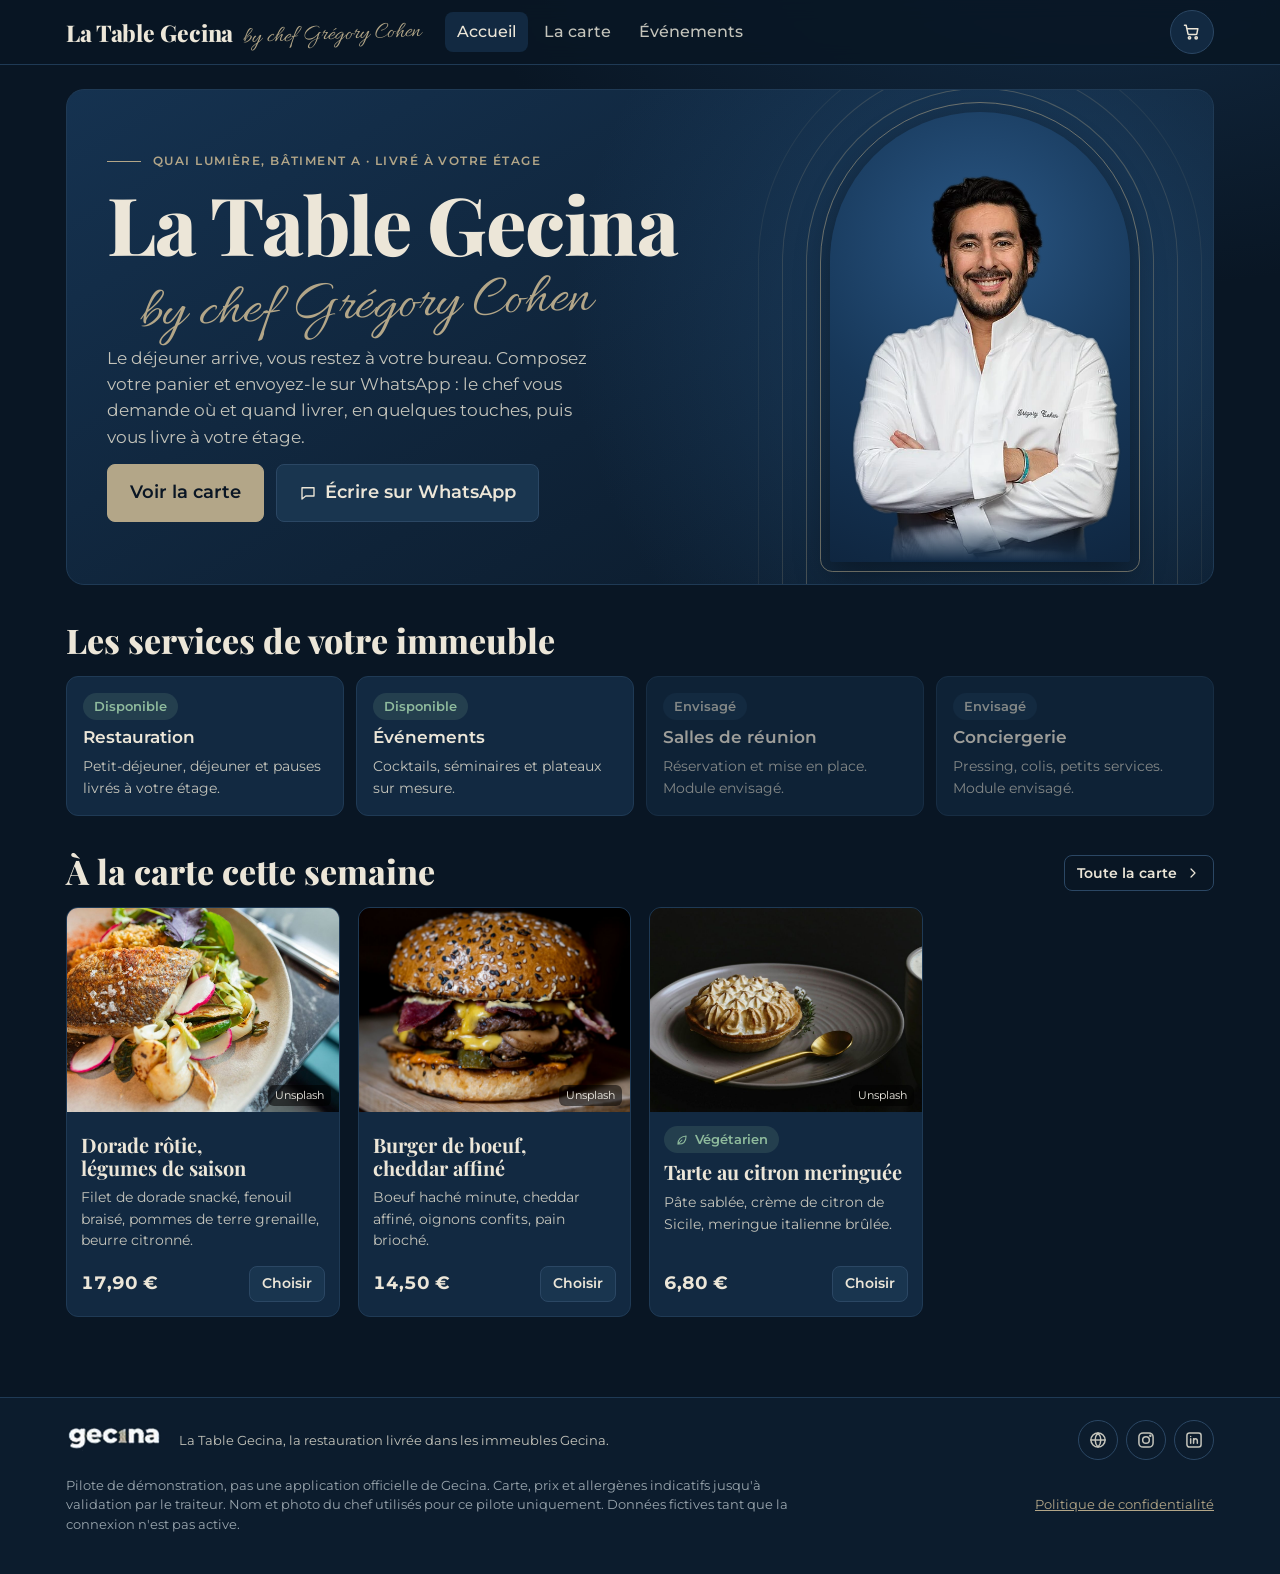
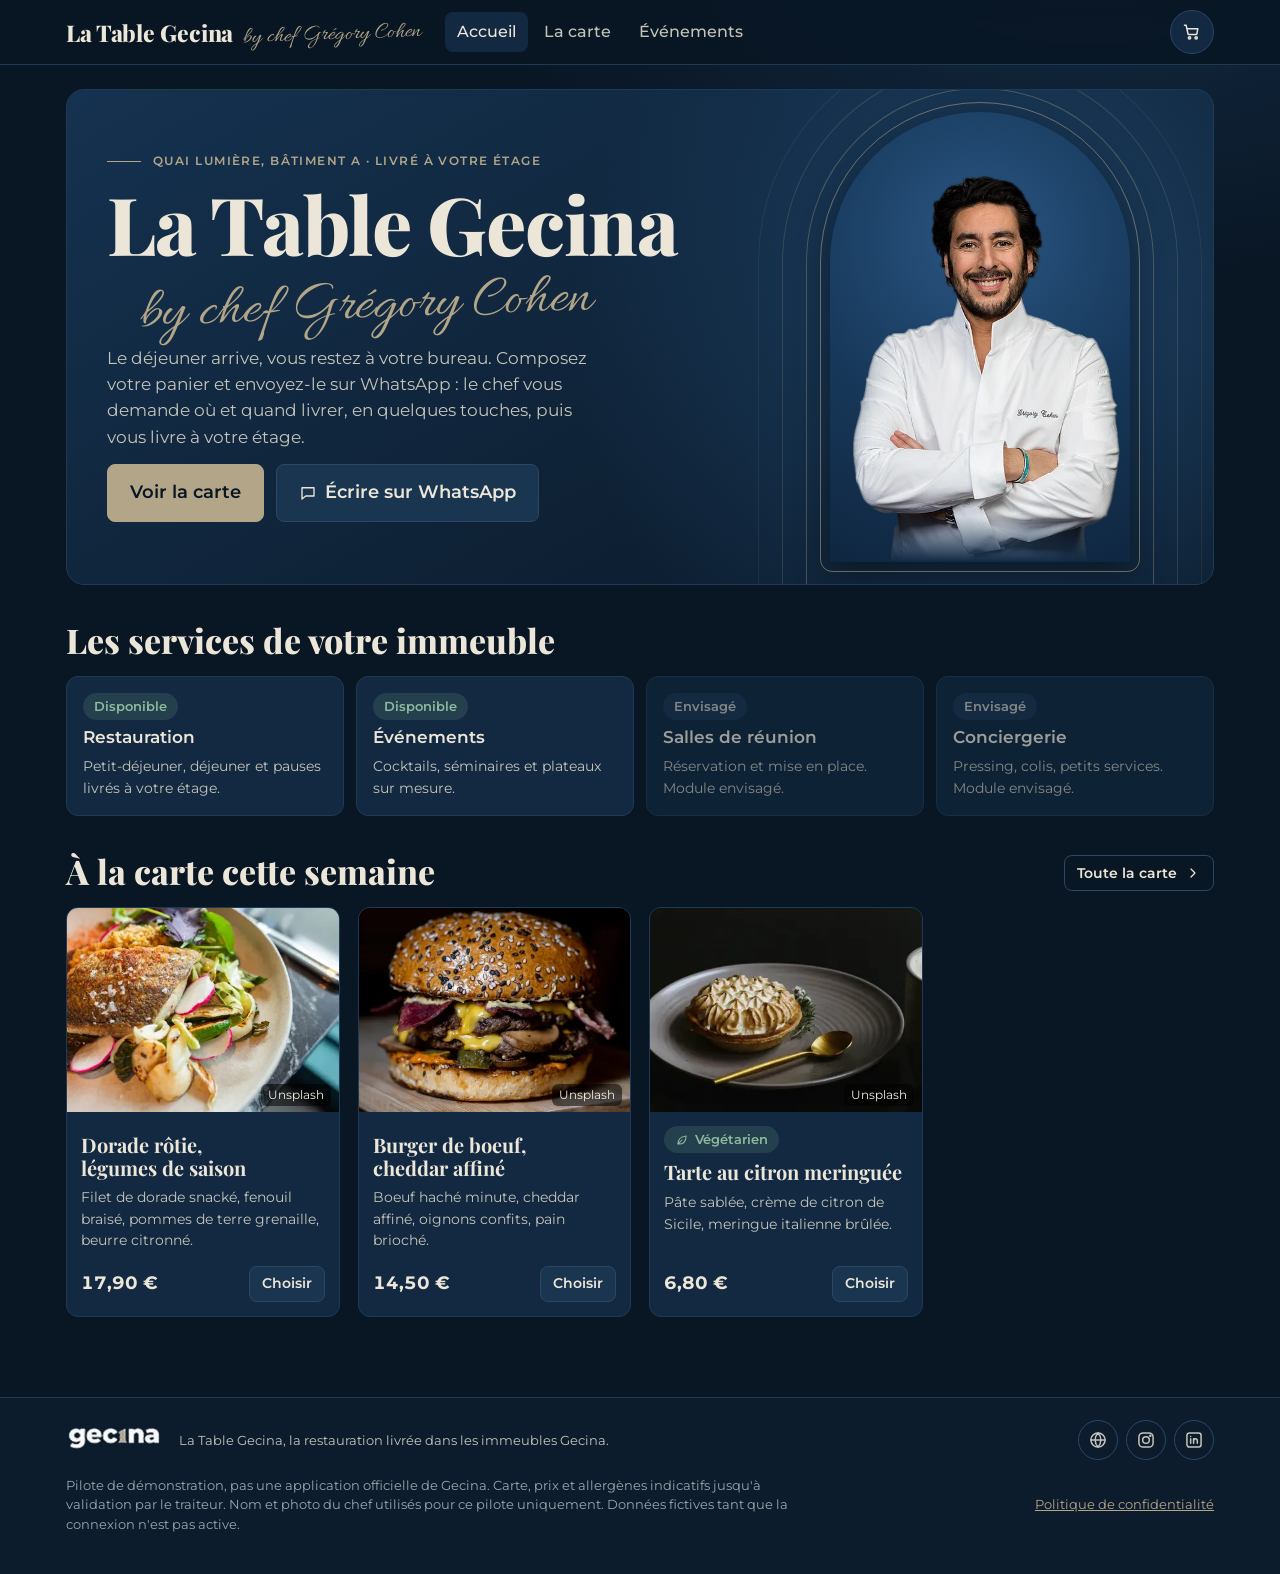
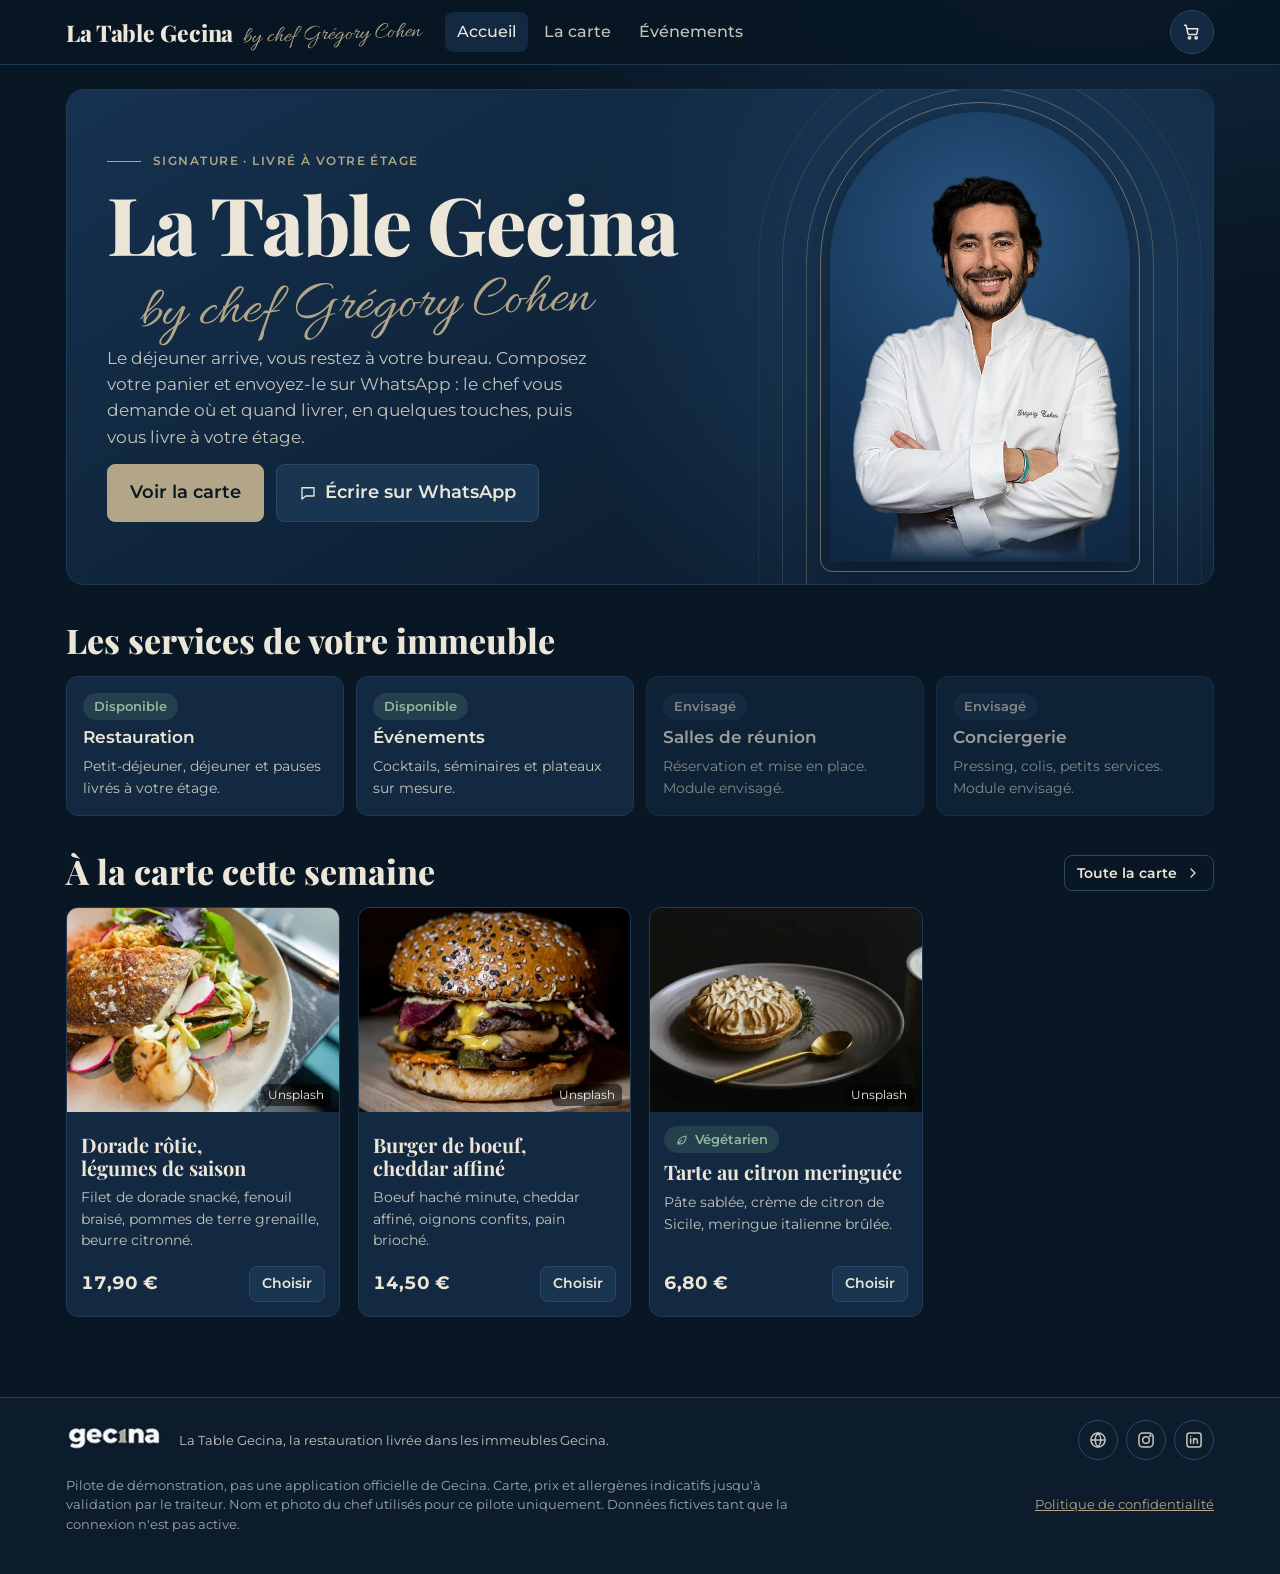
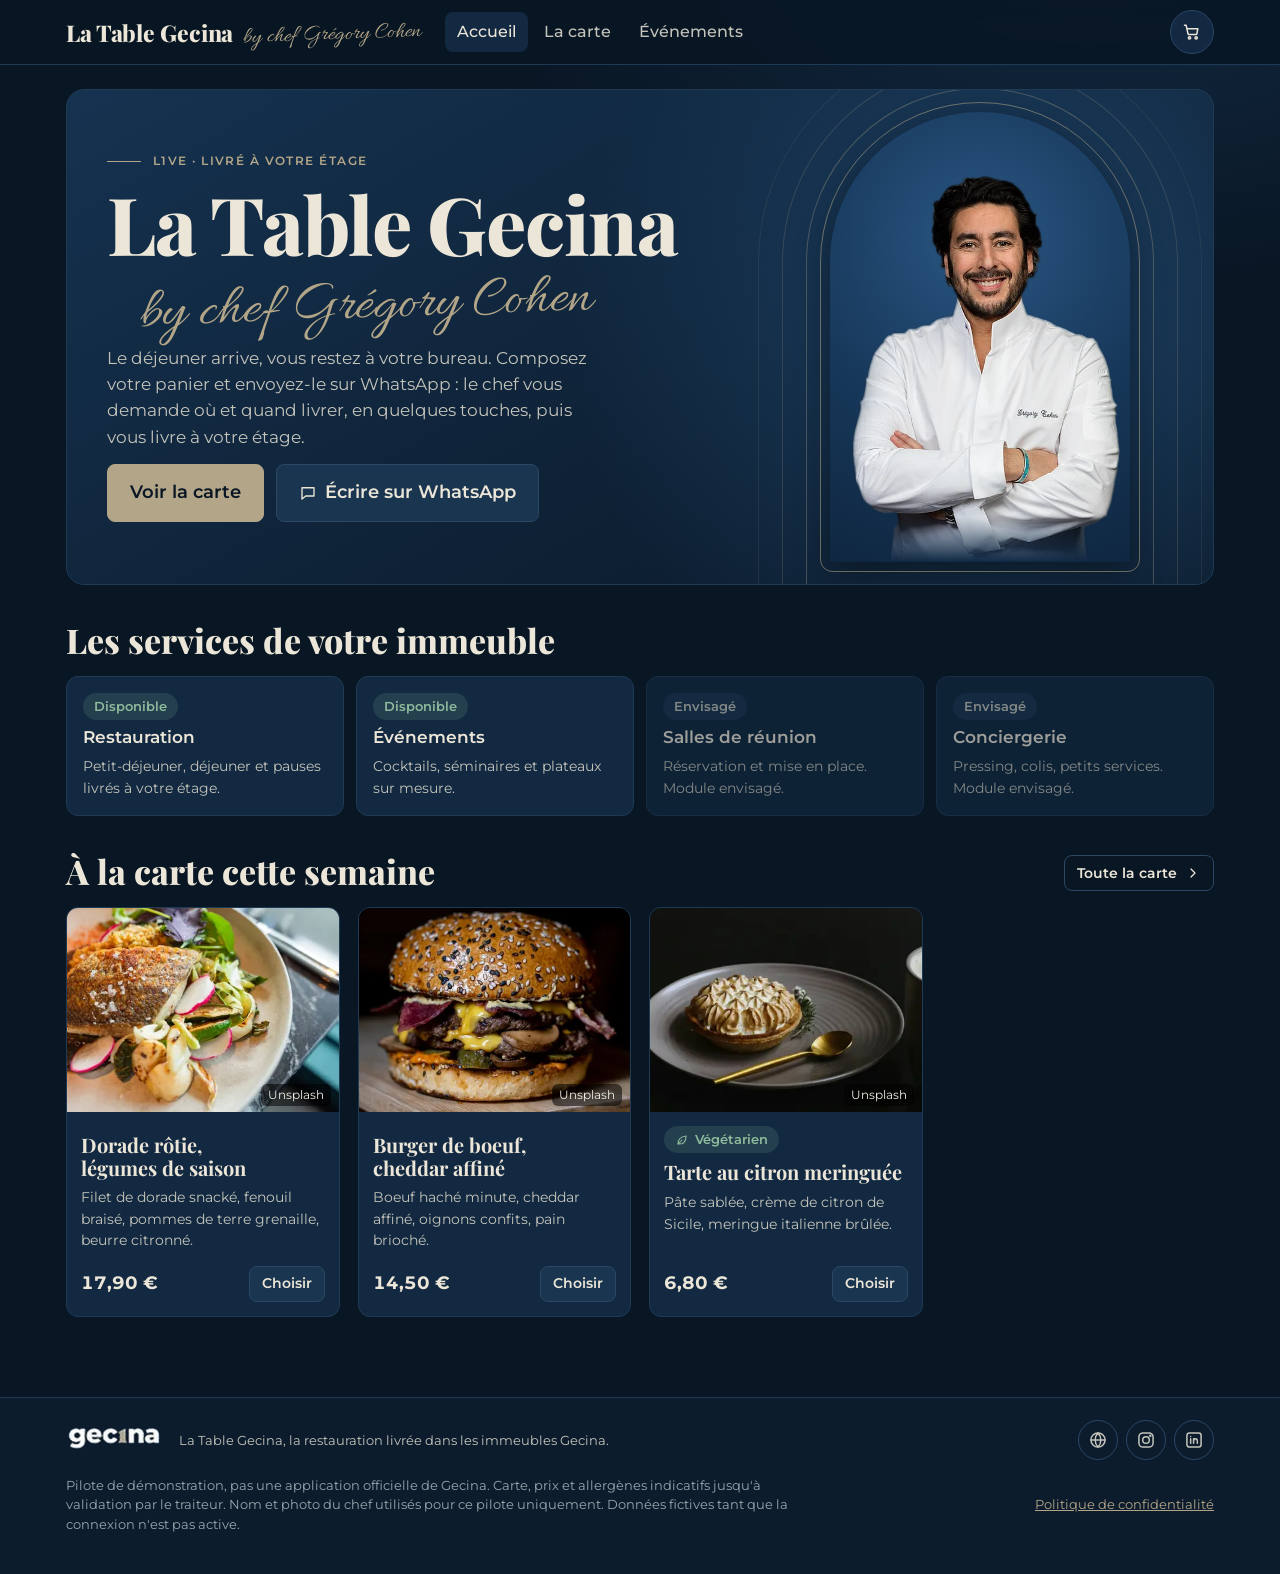
